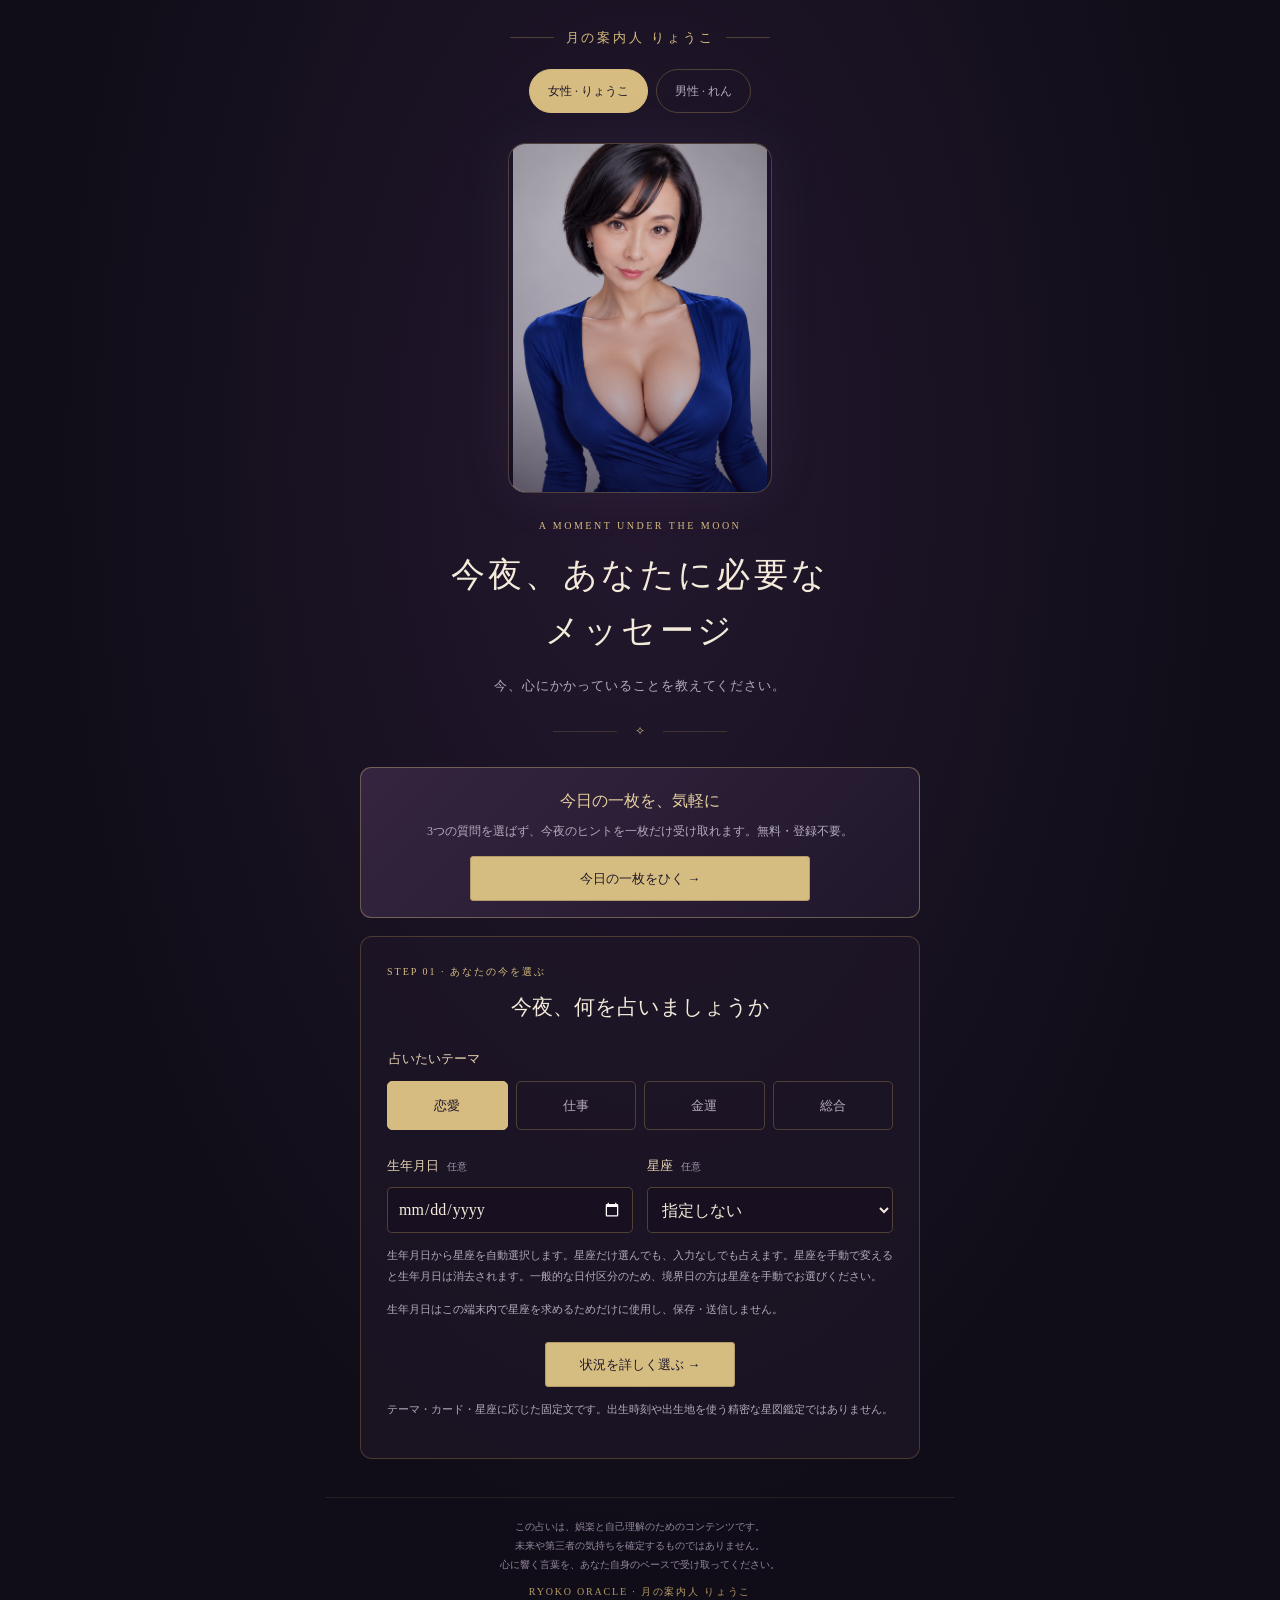
==== index.html @ ded94ddd "Keep quick reading attribution and consultation label consistent with selected guide" ====
<!DOCTYPE html>
<html lang="ja">
<head>
<meta charset="utf-8">
<meta name="viewport" content="width=device-width, initial-scale=1">
<meta name="theme-color" content="#14101f">
<title>月の案内人 りょうこ｜今夜、あなたに必要なメッセージ</title>
<style>
.detail-options{display:grid;grid-template-columns:minmax(0,1fr);gap:10px}.detail-options .theme-option span{text-align:left;padding:14px 16px;line-height:1.6}.result-summary{color:#b5aabd;font-size:12px;line-height:1.9;border-bottom:1px solid #ae925533;padding-bottom:18px;margin:0 0 24px;overflow-wrap:anywhere}.selection-perspective{font-size:12px;color:#b5aabd;margin:-12px 0 24px}.reflection-note{color:#d6bc80;font-size:12px;line-height:1.9;margin:22px 0 0}#detail-heading:focus{outline:none}.result h2{text-wrap:balance}

/* 元画像は加工せず、表示時だけ深紫の陰影を重ねる。 */
body[data-guide="ryoko"] .portrait:after{content:"";position:absolute;inset:0;pointer-events:none;background:linear-gradient(180deg,#21102e1f,#1a0c303d 65%,#11081f88);border-radius:inherit}
.reading-setup{max-width:560px;margin:0 auto;text-align:left;border:1px solid #ae925351;border-radius:12px;padding:26px;background:#201729a6}.step-label{color:var(--gold);font-size:10px;letter-spacing:.2em;margin:0 0 8px}.reading-setup h2,.selection-heading{font-size:21px;font-weight:400;margin:0 0 20px;text-align:center}.reading-setup fieldset{border:0;padding:0;margin:0 0 24px;min-width:0}.reading-setup legend,.field-label{font-size:13px;display:block;color:#e5d3b3;margin-bottom:10px}.theme-options{display:grid;grid-template-columns:repeat(4,minmax(0,1fr));gap:8px}.theme-option{position:relative;cursor:pointer}.theme-option input{position:absolute;opacity:0;width:1px;height:1px}.theme-option span{display:block;text-align:center;border:1px solid #a68a535e;border-radius:5px;padding:12px 4px;color:#b5aabd;font-size:13px}.theme-option input:checked+span{background:#d6bc80;color:#21182b;border-color:#d6bc80}.theme-option input:focus-visible+span{outline:2px solid #f5dba0;outline-offset:3px}.optional{font-size:10px;color:#a798b3;margin-left:8px}.profile-grid{display:grid;grid-template-columns:minmax(0,1fr) minmax(0,1fr);gap:14px}input[type=date],select{width:100%;min-width:0;max-width:100%;min-height:46px;padding:8px 10px;border:1px solid #a68a5366;border-radius:5px;background:#181020;color:#f3eada;font-family:inherit;font-size:16px}input:focus-visible,select:focus-visible{outline:2px solid #d6bc80;outline-offset:3px}.form-note{font-size:11px;color:#b5aabd;line-height:1.9;margin:12px 0}.start-reading{display:block;margin:22px auto 0;min-width:190px}.selection-heading{margin-bottom:8px!important}.selection-context{color:var(--gold);font-size:12px;margin:0 0 22px;letter-spacing:.1em}.change-settings{display:block;background:transparent;border:0;color:#b5aabd;font-size:12px;margin:18px auto 0;padding:8px;min-height:44px;text-decoration:underline;text-underline-offset:4px}#reading section+section{margin-top:28px}#reading h3{color:#d6bc80;font-size:13px;letter-spacing:.04em;font-weight:400;margin:0 0 10px}#reading p{margin:0}.result-label{overflow-wrap:anywhere}#setup-heading:focus,#selection-heading:focus,#result-title:focus{outline:none}@media(max-width:480px){.reading-setup{padding:24px 18px}.profile-grid{grid-template-columns:minmax(0,1fr)}.theme-options{grid-template-columns:repeat(2,minmax(0,1fr))}}

.guide-switch{display:flex;justify-content:center;gap:8px;margin:20px auto 0;flex-wrap:wrap}.guide-switch button{border:1px solid #a68a535e;border-radius:30px;color:#b5aabd;background:transparent;padding:9px 18px;min-height:44px;font-size:12px}.guide-switch button[aria-pressed="true"]{background:#d6bc80;color:#21182b;border-color:#d6bc80}

:root{color-scheme:dark;--gold:#d6bc80;--muted:#b5aabd;--ink:#f3eada}*{box-sizing:border-box}body{margin:0;background:#100d18;color:var(--ink);font-family:"Yu Mincho","Hiragino Mincho ProN",serif;line-height:1.8;background-image:radial-gradient(ellipse at 50% 28%,#37234480,transparent 65%)}button{font:inherit;cursor:pointer}button:focus-visible{outline:2px solid #f5dba0;outline-offset:6px}[hidden]{display:none!important}.shell{max-width:1000px;margin:auto;padding:26px 24px 32px;text-align:center}.brand{display:flex;align-items:center;justify-content:center;gap:12px;color:var(--gold);font-size:13px;letter-spacing:.22em}.brand:before,.brand:after{content:"";height:1px;width:44px;background:#b79b5855}.portrait{position:relative;width:264px;height:350px;margin:30px auto 24px;border-radius:18px;border:1px solid #a58a575e;overflow:hidden;background:radial-gradient(ellipse at 50% 35%,#66517b55,transparent 70%),#1c142a;box-shadow:0 0 55px #a278c315}.portrait img{width:100%;height:100%;object-fit:contain;display:block}.placeholder{height:100%;display:flex;flex-direction:column;align-items:center;justify-content:center;gap:14px;color:var(--gold)}.moon{font-size:76px;line-height:1;text-shadow:0 0 28px #d6bc8055}.placeholder small{font-size:10px;letter-spacing:.2em;color:#b6a6c3}.eyebrow{color:var(--gold);letter-spacing:.25em;font-size:10px;margin:0 0 12px}h1{font-size:clamp(23px,4.4vw,34px);font-weight:400;letter-spacing:.1em;line-height:1.65;margin:0 0 14px}.intro{color:var(--muted);font-size:13px;letter-spacing:.07em;margin:0}.divider{color:var(--gold);font-size:12px;margin:24px 0;display:flex;justify-content:center;align-items:center;gap:18px}.divider:before,.divider:after{content:"";width:64px;height:1px;background:#aa90513d}.cards{display:grid;grid-template-columns:repeat(3,minmax(0,1fr));gap:20px;max-width:630px;margin:0 auto}.card{border:1px solid #b69a5c73;background:linear-gradient(145deg,#352341,#1a1426 70%);color:var(--gold);border-radius:70px 70px 6px 6px;padding:12px;min-width:0;aspect-ratio: .7;position:relative;transition:transform .25s,box-shadow .25s,border-color .25s}.card:before{content:"";position:absolute;inset:7px;border:1px solid #a68a5340;border-radius:64px 64px 3px 3px;pointer-events:none}.card:hover{transform:translateY(-5px);border-color:var(--gold);box-shadow:0 12px 32px #0005,0 0 22px #c6a06618}.card-inner{height:100%;display:flex;flex-direction:column;align-items:center;justify-content:center}.card svg{width:64px;height:76px;max-width:75%;fill:none;stroke:currentColor;stroke-width:1.15}.letter{font-size:19px;letter-spacing:.14em;margin-top:18px}.motif{font-size:10px;color:#b7a9c3;letter-spacing:.15em}.hint{font-size:11px;color:#95879f;margin:20px 0 0;letter-spacing:.1em}.result{max-width:560px;margin:0 auto;border:1px solid #ae925351;border-radius:8px;background:linear-gradient(145deg,#2b2037b0,#191321);padding:28px 30px}.result-label{color:var(--gold);font-size:12px;letter-spacing:.18em;margin:0 0 12px}.result h2{font-size:24px;font-weight:400;margin:0 0 18px;color:#e7d1a0}.reading{text-align:left;font-size:15px;line-height:2.25;letter-spacing:.06em;margin:0}.actions{display:flex;justify-content:center;gap:12px;flex-wrap:wrap;margin-top:26px}.action{border:1px solid #b49a66;border-radius:3px;padding:10px 22px;background:#d5bc80;color:#21182b;font-size:13px;min-height:44px}.action.secondary{background:transparent;color:var(--gold);border-color:#a68a535e}.action:hover{filter:brightness(1.12)}footer{border-top:1px solid #b3975d22;max-width:630px;margin:38px auto 0;padding-top:19px}footer p{color:#95879f;font-size:10px;line-height:1.9;margin:0 0 8px}footer .signature{color:#b59a65;letter-spacing:.18em;font-size:10px}noscript p{color:var(--gold)}@media(max-width:480px){.shell{padding:22px 20px 24px}.portrait{width:236px;height:314px;margin:25px auto 22px}.moon{font-size:60px}.placeholder small{font-size:8px}h1{font-size:23px;letter-spacing:.045em}.intro{font-size:12px}.cards{gap:10px}.card{padding:9px;aspect-ratio:.59;border-radius:55px 55px 5px 5px}.card:before{inset:5px;border-radius:50px 50px 3px 3px}.card svg{width:44px;height:58px}.letter{margin-top:12px;font-size:17px}.motif{font-size:9px;letter-spacing:.05em}.divider{margin:22px 0}.result{padding:24px 22px}.result h2{font-size:21px}.reading{font-size:14px}.actions{gap:10px}.action{padding:10px 16px}footer{margin-top:30px}}@media(prefers-reduced-motion:reduce){.card{transition:none}}

/* 日付と相談内容から組み立てる短い手引き。既存の長文鑑定は維持する。 */
.daily-panel{text-align:left;border:1px solid #d6bc806a;border-radius:10px;background:linear-gradient(135deg,#362745,#22182f);padding:20px 22px;margin:0 0 26px;box-shadow:0 6px 22px #0002}
.daily-date{color:#d6bc80;font-size:11px;letter-spacing:.12em;margin:0 0 8px}
.daily-panel h3{font-size:20px;line-height:1.6;font-weight:400;color:#efddac;margin:0 0 10px}
.daily-message{font-size:14px;line-height:1.95;letter-spacing:.02em;margin:0 0 15px}
.daily-item{border-top:1px solid #b49a6640;padding-top:12px;margin-top:12px}
.daily-item strong{display:block;font-size:12px;color:#d6bc80;letter-spacing:.08em;font-weight:normal;margin-bottom:3px}
.daily-item p{font-size:13px;line-height:1.9;margin:0}
.daily-method{font-size:10px;line-height:1.8;color:#b5aabd;margin:13px 0 0}
@media(max-width:480px){.daily-panel{padding:17px 16px}.daily-panel h3{font-size:18px}}

/* 人気の無料ワンオラクル・相談メモ・任意のローカル履歴に着想を得た軽量UI。 */
.quick-entry{max-width:560px;margin:0 auto 18px;padding:19px 18px 16px;border:1px solid #d6bc8066;border-radius:11px;background:linear-gradient(135deg,#352540,#20172b)}
.quick-entry strong{display:block;font-size:16px;color:#e7d1a0;font-weight:normal;margin:0 0 6px}
.quick-entry p{font-size:12px;color:#b5aabd;line-height:1.8;margin:0 0 13px}
.quick-entry .action{width:100%;max-width:340px}
.quick-panel{max-width:560px;margin:0 auto;text-align:left;border:1px solid #d6bc8066;border-radius:12px;background:linear-gradient(145deg,#2a1f35,#181122);padding:28px 30px}
.quick-panel h2{font-size:23px;color:#e7d1a0;font-weight:400;margin:0 0 12px}
.quick-panel p{line-height:2;color:#eee2cc;font-size:15px}
.quick-panel .quick-label{color:#d6bc80;font-size:12px;letter-spacing:.11em;margin:0 0 12px}
.quick-panel .quick-subtitle{color:#d6bc80;font-size:13px;margin:16px 0 3px}
.quick-panel .quick-disclaimer{font-size:11px;color:#b5aabd}
.quick-panel .actions{margin-top:18px}
.consult-input{width:100%;resize:vertical;min-height:78px;max-height:180px;border-radius:6px;border:1px solid #a68a5366;padding:11px 13px;background:#181020;color:#f3eada;font-family:inherit;font-size:16px;line-height:1.7}
.consult-input:focus-visible{outline:2px solid #d6bc80;outline-offset:2px}
.consult-summary{font-size:13px;color:#d9c3eb;line-height:1.9;text-align:left;white-space:pre-wrap;overflow-wrap:anywhere;border-left:2px solid #d6bc80;padding:10px 13px;margin:0 0 22px;background:#d6bc8009}
.journal{max-width:560px;margin:0 auto 18px;padding:17px 19px;border:1px solid #a68a535e;border-radius:10px;text-align:left;background:#20172980}
.journal h2{font-size:15px;font-weight:normal;color:#e7d1a0;margin:0 0 8px}
.journal p{color:#b5aabd;font-size:11px;line-height:1.8;margin:0 0 8px}
.journal-list{list-style:none;margin:0;padding:0;display:grid;gap:8px}
.journal-list li{font-size:12px;line-height:1.7;color:#e9d8b1;border-bottom:1px solid #d6bc8026;padding:7px 0}
.journal-note{font-size:11px!important;color:#a798b3!important}
.journal-delete{background:transparent;border:0;color:#d6bc80;font-size:12px;min-height:44px;text-decoration:underline}
.save-status{font-size:12px;color:#e2ca91;line-height:1.8;margin:10px 0 0}
@media(max-width:480px){.quick-panel{padding:24px 18px}.quick-panel h2{font-size:21px}.quick-entry{padding:18px 15px}.journal{padding:15px}}

</style>
</head>
<body data-guide="ryoko">
<main class="shell">
<div class="brand" id="guide-name" aria-live="polite">月の案内人 りょうこ</div>
<div class="guide-switch" role="group" aria-label="占い師を選ぶ">
<button type="button" data-guide="ryoko" aria-pressed="true">女性 · りょうこ</button>
<button type="button" data-guide="ren" aria-pressed="false">男性 · れん</button>
</div>
<div class="portrait">
<div class="placeholder" id="placeholder" role="img" aria-label="りょうこの画像の代わりに、静かな月のモチーフを表示しています"><span class="moon" aria-hidden="true">☾</span><small>月の案内人 りょうこ</small></div>
<img id="portrait" alt="月の案内人 りょうこ" hidden>
</div>
<p class="eyebrow">A MOMENT UNDER THE MOON</p>
<h1>今夜、あなたに必要な<br>メッセージ</h1>
<p class="intro" id="intro">今、心にかかっていることを教えてください。</p>
<div class="divider" aria-hidden="true">✧</div>
<section class="quick-entry" id="quick-entry" aria-label="15秒で占う">
 <strong>今日の一枚を、気軽に</strong>
 <p>3つの質問を選ばず、今夜のヒントを一枚だけ受け取れます。無料・登録不要。</p>
 <button class="action" id="quick-start" type="button">今日の一枚をひく <span aria-hidden="true">→</span></button>
</section>
<section class="quick-panel" id="quick-panel" aria-labelledby="quick-title" hidden>
 <p class="quick-label" id="quick-card-label"></p>
 <h2 id="quick-title" tabindex="-1"></h2>
 <p id="quick-text"></p>
 <p class="quick-subtitle">今日の小さな行動</p>
 <p id="quick-action"></p>
 <p class="quick-disclaimer">日付に基づくオリジナルの一枚読みです。未来を確定するものではありません。</p>
 <div class="actions"><button class="action" id="quick-full" type="button">悩みを詳しく占う</button><button class="action secondary" id="quick-save" type="button">この一枚を保存</button></div>
 <p class="save-status" id="quick-save-status" aria-live="polite"></p>
</section>
<section class="journal" id="journal" hidden aria-labelledby="journal-title">
 <h2 id="journal-title">保存したカード</h2>
 <p>保存した場合のみ、このブラウザ内に最大7件の履歴を残します。個別の相談メモ・生年月日は保存しません。</p>
 <ul class="journal-list" id="journal-list"></ul>
 <button class="journal-delete" id="journal-delete" type="button">保存した履歴をすべて削除</button>
 <p class="save-status" id="journal-status" aria-live="polite"></p>
</section>
<form id="reading-setup" class="reading-setup" autocomplete="off">
<p class="step-label">STEP 01 · あなたの今を選ぶ</p>
<h2 id="setup-heading" tabindex="-1">今夜、何を占いましょうか</h2>
<fieldset><legend>占いたいテーマ</legend><div class="theme-options">
<label class="theme-option"><input type="radio" name="theme" value="love" checked><span>恋愛</span></label>
<label class="theme-option"><input type="radio" name="theme" value="work"><span>仕事</span></label>
<label class="theme-option"><input type="radio" name="theme" value="money"><span>金運</span></label>
<label class="theme-option"><input type="radio" name="theme" value="general"><span>総合</span></label>
</div></fieldset>
<div class="profile-grid"><div><label class="field-label" for="birthday">生年月日<span class="optional">任意</span></label><input type="date" id="birthday" aria-describedby="profile-note privacy-note"></div>
<div><label class="field-label" for="zodiac">星座<span class="optional">任意</span></label><select id="zodiac" aria-describedby="profile-note"><option value="">指定しない</option></select></div></div>
<p id="profile-note" class="form-note">生年月日から星座を自動選択します。星座だけ選んでも、入力なしでも占えます。星座を手動で変えると生年月日は消去されます。一般的な日付区分のため、境界日の方は星座を手動でお選びください。</p>
<p id="privacy-note" class="form-note">生年月日はこの端末内で星座を求めるためだけに使用し、保存・送信しません。</p>
<button class="action start-reading" type="submit">状況を詳しく選ぶ <span aria-hidden="true">→</span></button>
<p class="form-note">テーマ・カード・星座に応じた固定文です。出生時刻や出生地を使う精密な星図鑑定ではありません。</p>
</form>
<form id="reading-details" class="reading-setup" autocomplete="off" hidden>
<p class="step-label">STEP 02 · 悩みをもう少し深く</p>
<h2 id="detail-heading" tabindex="-1">今のあなたに近いものは？</h2>
<p class="selection-context" id="detail-context"></p>
<fieldset><legend>今の状況をひとつ選んでください</legend><div class="detail-options" id="situation-options"></div></fieldset>
<fieldset><legend>特に知りたいことは？</legend><div class="detail-options" id="perspective-options"></div></fieldset>
<p class="form-note">今の気持ちにいちばん近いもので大丈夫です。結果を読んだ後も、別の視点を選び直せます。</p>
<label class="field-label" for="consult-memo"><span id="memo-guide-name">りょうこ</span>に伝えたいこと <span class="optional">任意・120文字まで</span></label>
<textarea class="consult-input" id="consult-memo" maxlength="120" rows="2" placeholder="例：気になる人に連絡するか迷っています" aria-describedby="consult-note"></textarea>
<p id="consult-note" class="form-note">ここは気持ちを整理するためのメモです。AIが文章を理解して回答する仕組みではありません。内容は送信・保存せず、占い結果にだけ表示します。</p>
<button class="action start-reading" type="submit">この内容でカードを選ぶ <span aria-hidden="true">→</span></button>
<button type="button" class="change-settings" id="details-back">テーマ・星座の選択に戻る</button>
</form>
<section id="selection" aria-label="3枚のカードから選ぶ" hidden>
<p class="step-label">STEP 03 · 直感で選ぶ</p>
<h2 class="selection-heading" id="selection-heading" tabindex="-1">あなたが惹かれる一枚は？</h2>
<p class="selection-context" id="selection-context"></p>
<p class="selection-perspective" id="selection-perspective"></p>
<div class="cards">
<button class="card" type="button" data-card="A" aria-label="カードA、月を選ぶ"><span class="card-inner"><svg viewBox="0 0 64 76" aria-hidden="true"><path d="M44 12a26 26 0 1 0 9 43A27 27 0 0 1 44 12Z"/><path d="m48 23 2 5 5 2-5 2-2 5-2-5-5-2 5-2Z"/><circle cx="20" cy="62" r="1"/></svg><span class="letter">A</span><span class="motif">月 — MOON</span></span></button>
<button class="card" type="button" data-card="B" aria-label="カードB、星を選ぶ"><span class="card-inner"><svg viewBox="0 0 64 76" aria-hidden="true"><path d="m32 10 6 20 20 8-20 7-6 21-6-21-20-7 20-8Z"/><path d="m32 23 3 12 10 3-10 3-3 12-3-12-10-3 10-3Z"/><path d="M9 14v8M5 18h8M52 55v8M48 59h8"/></svg><span class="letter">B</span><span class="motif">星 — STAR</span></span></button>
<button class="card" type="button" data-card="C" aria-label="カードC、鍵を選ぶ"><span class="card-inner"><svg viewBox="0 0 64 76" aria-hidden="true"><circle cx="32" cy="23" r="13"/><circle cx="32" cy="23" r="6"/><path d="M29 36v29h6V54h10v-7H35V36M25 65h14"/><path d="M9 39v6M6 42h6M51 14v6M48 17h6"/></svg><span class="letter">C</span><span class="motif">鍵 — KEY</span></span></button>
</div>
<p class="hint">正解はありません。あなたの直感を大切に。</p>
<button type="button" class="change-settings" id="change-settings">状況・知りたいことを変更する</button>
</section>
<section id="result" class="result" aria-labelledby="result-title" hidden>
<p class="result-label" id="result-label"></p>
<h2 id="result-title" tabindex="-1"></h2>
<p class="result-summary" id="result-summary"></p>
<p class="consult-summary" id="consult-summary" hidden></p>
<section class="daily-panel" id="daily-panel" aria-labelledby="daily-heading">
<p class="daily-date" id="daily-date"></p>
<h3 id="daily-heading"></h3>
<p class="daily-message" id="daily-message"></p>
<div class="daily-item"><strong>今月のテーマ</strong><p id="monthly-message"></p></div>
<div class="daily-item"><strong>今日の気づき</strong><p id="daily-caution"></p></div>
<div class="daily-item"><strong>今日の小さな開運アクション</strong><p id="daily-action"></p></div>
<p class="daily-method">日付・テーマ・選んだ内容に合わせた創作メッセージです。未来の的中や運勢の科学的判定を示すものではありません。</p>
</section>
<div class="reading" id="reading"></div>
<p class="reflection-note">今夜、結論を出さなくても構いません。残しておきたい問いをひとつ、持ち帰ってください。</p>
<div class="actions"><button class="action" id="again" type="button">もう一度占う</button><button class="action secondary" id="reconsider" type="button">別の視点で考える</button><button class="action secondary" id="home" type="button">最初に戻る</button><button class="action secondary" id="save-reading" type="button">カードを保存</button></div>
<p class="save-status" id="reading-save-status" aria-live="polite"></p>
</section>
<noscript><p>カードを選ぶには、ブラウザのJavaScriptを有効にしてください。</p></noscript>
<footer><p>この占いは、娯楽と自己理解のためのコンテンツです。<br>未来や第三者の気持ちを確定するものではありません。<br>心に響く言葉を、あなた自身のペースで受け取ってください。</p><p class="signature">RYOKO ORACLE · 月の案内人 りょうこ</p></footer>
</main>
<script>
'use strict';
// テーマ・カード・星座の組み合わせで固定文を表示。生年月日は送信・保存しない。
const themes = {love:'恋愛',work:'仕事',money:'金運',general:'総合'};
const motifs = {A:'月',B:'星',C:'鍵'};
const readings = {
love:{
 A:['本音を、静かな場所で見つめる',
 '月のカードは、誰かの答えを待つ前に、自分の気持ちに居場所をつくる時間の象徴です。返信の速さや短い言葉だけで、関係のすべてを判断していませんか。今夜は「相手はどう思うか」から少し離れて、「私はどんな関係なら安心できるか」を考えてみましょう。',
 '寂しさと、相手への愛情は、似ていても別の気持ちです。会いたいのか、安心する言葉がほしいのか、ひとりになるのが怖いのか。気持ちを分けてみると、伝えたいことが少し具体的になります。出会いを探している方も、無理に魅力的に見せようとせず、自然に話せる相手や場所に目を向けてみてください。',
 '今夜は「私は、こんなときに大切にされていると感じる」を三つ書いてみましょう。伝えたい相手がいるなら、責める言い方より「私はこう感じた」「こうしてもらえると嬉しい」をひとつ選んで。すぐに送らず、一晩置いて読み直しても大丈夫です。関係を急がず、自分の安心も同じくらい大切にしてください。'],
 B:['ときめきを、小さな会話に変える',
 '星のカードは、大きな進展よりも、ふたりの間にある小さな明るさを見つける象徴です。恋愛の正解を探すほど、自然な会話まで試験のように感じることがあります。気の利いた言葉を探す前に、あなたが素直に面白いと思ったことを分かち合うところから始めてみませんか。',
 '相手に好かれるために、自分の趣味や意見を小さくしていないか振り返ってみましょう。違いがあることと、合わないことは同じではありません。相手の話を聞く余白と、自分の話をする余白、その両方があるかがひとつの手がかりです。出会いを求めるなら、好きなことを無理なく楽しめる場を候補にしてみてください。',
 '気になった景色や作品について、一文だけ自分の言葉で残してみましょう。連絡できる関係なら、返事を試すような質問ではなく「これを見て、あなたの話を思い出した」といった自然な共有も選択肢です。会話を続けることだけを目標にせず、自分も楽しく話せたかを確かめてみてください。'],
 C:['心の扉には、あなたの鍵を',
 '鍵のカードは、関係を進める勇気と、自分の境界を守る勇気の両方を表しています。好きだからこそ、断りにくくなることもあるでしょう。でも、すべてに応えることだけが思いやりではありません。あなたが安心して「はい」と言える条件を、まずあなた自身が知ることが大切です。',
 '曖昧なままにしている約束や、話題にしづらい違和感はありませんか。相手の気持ちを推測するより、実際に起きたことと、それをどう受け取ったかを分けてみましょう。出会いの場でも、急いで信頼を示す必要はありません。小さな約束を守り合えるか、断ったときも尊重されるかを、時間をかけて見てよいのです。',
 '「今はできないこと」と「代わりにできること」をひとつずつ書いてください。たとえば、遅い時間には会えなくても、休日のお茶なら会えるという伝え方です。答えを急かされるときは、その場で決めず持ち帰っても構いません。自分のペースを言葉にすることが、無理の少ない関係を考える一歩になります。']
},
work:{
 A:['立ち止まる時間も、仕事のうち',
 '月のカードは、走り続ける手を少し休め、見えにくくなった負担を照らす象徴です。仕事が進まないとき、能力や努力だけを原因にしていませんか。依頼が曖昧だったり、割り込みが多かったり、休息が足りなかったり。自分を評価する前に、取り組む条件を見直す余地があるかもしれません。',
 '今日の仕事を「自分で決められること」「相談が必要なこと」「今は変えにくいこと」に分けてみましょう。全部を同じ熱量で抱えると、着手する順番が見えなくなります。周囲の期待を想像して仕事を増やすより、求められる完成度と期限を確かめることが、落ち着いて進める助けになる場合があります。',
 '明日の最初の十五分にやる作業を、ひとつだけ具体的に書いてください。「資料を完成」ではなく「見出しを三つ並べる」くらいで十分です。相談が必要なら、困っている点と確認したい点を一行ずつ用意して。休む時間も予定に入れ、無理を続けることを前提にしない働き方を探してみましょう。'],
 B:['得意の芽を、見える形に',
 '星のカードは、普段は当たり前にしている工夫へ光を当てる象徴です。目立つ成果だけを数えると、あなたが積み重ねている調整や気配りが見えなくなることがあります。誰かの役に立ったこと、少し楽にできるようになったことを、今夜は小さな実績として拾ってみましょう。',
 '得意なことは、苦労せずできるからこそ価値に気づきにくいものです。説明を整理する、抜け漏れを見つける、話を落ち着いて聞く。役職や数字だけでは表せない力もあります。一方で、得意だからと依頼を引き受けすぎていないかも確認を。役立てる場面と、自分の負担の釣り合いを一緒に考えてください。',
 '最近うまくいった場面をひとつ選び、「何を工夫したか」「誰のどんな助けになったか」を短く書いてみましょう。余裕があれば、その工夫を次の仕事で一度試すか、共有できる相手に伝えてみてください。評価をすぐに得るためではなく、自分の強みを再現できる形にしていくことが今夜の小さな一歩です。'],
 C:['次の一歩を、試せる大きさに',
 '鍵のカードは、変化を一度に決めず、小さな試行で扉の向こうを確かめる象徴です。転職、新しい役割、学び直し。気になる選択肢があると、今すぐ決断しなければと感じるかもしれません。でも、情報を集めることと、実際に大きく動くことは、別々の段階でよいのです。',
 '今の場所から離れたい理由と、次の場所で得たいものを書き分けてみましょう。不満を減らすだけでは見つからない希望が見えてくることがあります。収入、働く時間、学べること、周囲との関わり。その中で譲れないものと、調整できるものを分けると、他人の成功例に流されず比べやすくなります。',
 '今夜は「決める」代わりに「確かめる」行動をひとつ選びましょう。仕事内容を一件調べる、必要なスキルを書き出す、詳しい人への質問を準備する程度で構いません。費用や時間を大きく使う前に、小さく試せる形を探して。今日結論が出なくても、判断材料がひとつ増えれば意味のある前進です。']
},
money:{
 A:['お金にも、静かな棚卸しを',
 '月のカードは、増やす方法を急いで探す前に、今ある流れを落ち着いて見つめる象徴です。お金のことを考えると、使った自分を責めたり、漠然と不安になったりすることもあるでしょう。今夜は良し悪しを決めず、何に使っているかを知るための時間にしてみませんか。',
 '必要な支出、楽しみのための支出、よく分からないまま続いている支出を分けてみましょう。金額だけでなく、使った後の納得感にも注目してみてください。小さな楽しみをすべて削るより、使っていないサービスや重複している契約を見直す方が、生活の満足を守りやすい場合もあります。',
 '明細を一週間分だけ見て、「残したい支出」と「確認したい支出」をひとつずつ選んでください。すぐに解約や購入を決めず、利用状況や条件を確かめるところまでで十分です。占いを理由に投資や借入を決めず、数字と契約内容を確認しながら、あなたが続けられる管理の方法を考えていきましょう。'],
 B:['豊かさの基準を、自分の手に',
 '星のカードは、誰かの暮らしと比べるより、自分が満たされる使い方を見つける象徴です。同じ金額でも、心に残る買い物と、すぐに忘れてしまう買い物があります。値段の高さや周囲の評価から少し離れて、何があなたの日常を心地よくしたかを思い出してみてください。',
 'お金を使うことへの罪悪感と、買わないと取り残されそうな気持ち。その間で揺れることはありませんか。「欲しい」と「今、必要」は同じとは限りません。暮らしを守る支出を先に考えたうえで、無理のない楽しみの枠をつくると、毎回迷い続ける負担が小さくなるかもしれません。',
 '最近、払ってよかったと思うものをひとつ書き、その理由を言葉にしてみましょう。便利になったのか、学べたのか、誰かと時間を過ごせたのか。その理由を次の買い物の基準にしてみてください。欲しいものは一晩置いて考えるのも選択肢です。収入や利益を約束するカードではなく、納得できる使い方を探すためのヒントです。'],
 C:['未来の安心へ、小さな仕組みを',
 '鍵のカードは、気合いだけに頼らず、お金を扱う仕組みを整える象徴です。節約や貯蓄を続けられないと感じても、自分の意志の弱さと決めつけなくて大丈夫。収入の時期、支払いの日、確認する手間など、生活に合わない仕組みが負担になっている可能性もあります。',
 'まずは近いうちに必要になる支出と、急には使わないお金を分けて考えてみましょう。予定外の出費に備える余白も、安心につながる要素です。他人の貯蓄額を目標にするより、自分の生活費と収入の変動を見て、無理なく確保できる範囲を確かめてください。小さく始めて見直す方法でも構いません。',
 '今夜は次の支払日をひとつ確認して、カレンダーに印をつけてみましょう。余裕があれば、家計を確認する日を月に一度決めるのもよいでしょう。新しい金融商品を急いで選ぶ必要はありません。増やすことだけを目的にせず、条件やリスクを理解できる範囲で、暮らしの見通しを整えることを大切にしてください。']
},
general:{
 A:['満ちる前の、静かな余白',
 '月のカードは、答えを急がず、自分の心に耳を澄ませる時間の象徴です。周囲の予定や期待に合わせているうちに、疲れや本音を後回しにしていませんか。今夜は「もっと頑張るには」よりも、「今の私に足りていないものは何だろう」と、少し優しい問いを向けてみてください。',
 '休みたい気持ちと、何かを変えたい気持ちは、同時にあっても構いません。何もできない日を失敗と数えず、睡眠や食事、人と過ごす時間のどこに負担があるかを見てみましょう。大きな目標に向かう前に、日常の土台を整えることが、次に選びたいものを考える助けになるかもしれません。',
 '明日の予定から、急がなくてもよいことをひとつ見つけてください。空いた時間に何かを詰め込まず、お茶を飲む、窓の外を見る、早めに休むために使ってみましょう。余裕があれば、今日できたこともひとつ書いてみて。前に進む速さだけでなく、自分をいたわる選択にも目を向けてよいのです。'],
 B:['小さな光を、日常へ戻す',
 '星のカードは、遠くの理想だけでなく、身近な喜びを道しるべにする象徴です。やるべきことが続くと、好きなものに触れる時間さえ贅沢に感じることがあります。けれど、心が少し明るくなる瞬間は、今の自分が何を大切にしているかに気づく、小さな手がかりにもなります。',
 '最近「少し気になる」と思ったことを、上手にできるかどうかで消していませんか。本、音楽、散歩、料理。誰かに見せたり、成果にしたりしなくても楽しんでよいのです。昔好きだったものに今は惹かれなくても、それは失敗ではありません。今のあなたが心地よいと感じるものを、改めて探してみましょう。',
 '明日、十分だけ使えるとしたら何をしたいか、三つ書いてみてください。そのうち準備がいちばん少なく済むものをひとつ選びます。続ける約束はせず、一回試してみるだけで十分です。終わった後に「楽しかった」「少し疲れた」と感じたことも、そのまま受け止めて。あなたに合う過ごし方を知る材料にしてみましょう。'],
 C:['扉は、あなたの歩幅で開く',
 '鍵のカードは、自分で選べる小さな範囲へ目を向ける象徴です。変えたいことがいくつもあると、全部を一度に動かさなければと感じるかもしれません。今夜は大きな決断を迫る代わりに、「今日の自分でも試せること」をひとつ探してみませんか。扉の前で考える時間にも意味があります。',
 'やりたいこと、やった方がよいと思っていること、誰かに期待されていること。それぞれを書き分けると、自分の希望が見えやすくなる場合があります。迷いが残るのは、複数の大切なものを守ろうとしているからかもしれません。今すぐひとつに絞らず、必要な情報や支えを確かめてから選んで構いません。',
 '後回しにしていたことをひとつ選び、五分でできる最初の動作に分けてみましょう。調べる言葉をメモする、道具を机に出す、相談したいことを一行書く。終わったら、次まで続けるかは改めて決めてよいのです。他人の速さを基準にせず、自分が納得できる小さな選択を重ねることを、今夜の提案として受け取ってください。']
}
};
const zodiacNames=['やぎ座','みずがめ座','うお座','おひつじ座','おうし座','ふたご座','かに座','しし座','おとめ座','てんびん座','さそり座','いて座'];
const zodiacHints=[
 '積み重ねを象徴するやぎ座。今回のテーマでも、すぐに結果を求めるより、無理なく続けられる形を考える視点を添えてみてください。',
 '自由な発想を象徴するみずがめ座。今回のテーマでも、いつもの決め方以外に選択肢がないか、少し離れた視点から眺めてみてください。',
 '感受性を象徴するうお座。今回のテーマでも、周りの気持ちと自分の気持ちを分けて、あなた自身が安心できるかを確かめてみてください。',
 '始まりを象徴するおひつじ座。今回のテーマでも、勢いだけで決めず、小さく試せる最初の一歩を考える視点を添えてみてください。',
 '心地よさを象徴するおうし座。今回のテーマでも、周囲の評価より、あなたの日常に無理なくなじむかを確かめてみてください。',
 '対話と好奇心を象徴するふたご座。今回のテーマでも、頭の中で考え続ける代わりに、言葉に書き出す視点を添えてみてください。',
 '居場所を象徴するかに座。今回のテーマでも、人を気遣う時間と同じように、自分の安心を守る時間も大切にしてみてください。',
 '自己表現を象徴するしし座。今回のテーマでも、どう見られるかだけでなく、自分が誇りを持てる選択かを確かめてみてください。',
 '整える力を象徴するおとめ座。今回のテーマでも、完璧な答えより、今よりひとつ楽になる工夫を探す視点を添えてみてください。',
 '調和を象徴するてんびん座。今回のテーマでも、相手に譲ることと、自分の希望を伝えることの釣り合いを考えてみてください。',
 '深く向き合う姿勢を象徴するさそり座。今回のテーマでも、すべてを一度に確かめようとせず、安心できる範囲で進めてみてください。',
 '探求を象徴するいて座。今回のテーマでも、広い可能性を楽しみながら、使える時間や力に合う一歩を選んでみてください。'
];
const selection=document.getElementById('selection');
const result=document.getElementById('result');
const setup=document.getElementById('reading-setup');
const intro=document.getElementById('intro');
const title=document.getElementById('result-title');
const birth=document.getElementById('birthday');
const zodiac=document.getElementById('zodiac');
const now=new Date();birth.max=`${now.getFullYear()}-${String(now.getMonth()+1).padStart(2,'0')}-${String(now.getDate()).padStart(2,'0')}`;
zodiacNames.forEach((name,index)=>zodiac.add(new Option(name,String(index))));
// 太陽星座の一般的な日付区分。出生時刻・出生地を用いるホロスコープ計算ではない。
function zodiacFromDate(value){
 const [,m,d]=value.split('-').map(Number);
 const starts=[20,19,21,20,21,22,23,23,23,24,23,22];
 return (m-1+(d>=starts[m-1]?1:0))%12;
}
birth.addEventListener('input',()=>{if(birth.value&&birth.validity.valid)zodiac.value=String(zodiacFromDate(birth.value));else zodiac.value='';});
zodiac.addEventListener('change',()=>{birth.value='';});
let selectedTheme='love', selectedZodiac='', currentGuide='ryoko', lastCard=null, currentCard=null;
function contextLabel(){return `${themes[selectedTheme]}${selectedZodiac===''?'':` · ${zodiacNames[Number(selectedZodiac)]}`}`;}
function updateAttribution(){if(currentCard)document.getElementById('result-label').textContent=`${guides[currentGuide].name}より · ${contextLabel()} · CARD ${currentCard} ${motifs[currentCard]}`;}
// 状況と視点はユーザー自身が選ぶ。性格や相手の内心を推定しない。
const situations={
 love:[
 {label:'これからの出会い',text:'新しい出会いを望むとき、まず「どんな人に選ばれるか」ではなく、「どんな時間を一緒に過ごしたいか」を言葉にしてみましょう。会う機会を増やすことと、安心して人を知ることは別の課題です。今の生活に無理なく加えられる交流なのか、自分を飾らず話せる場なのか、その両方を確かめる余地があります。',options:'交流の場をひとつ試す道と、今は自分の生活や希望を整える道があります。前者では新しい経験が得られる一方、疲れない頻度を決める必要があります。後者では自分の基準を考えられる一方、機会が自然に増えるとは限りません。どちらか一方を永遠に選ぶ必要はありません。',question:'一緒にいて安心できる場面はどんなときですか。出会いの数と、ひとりを知る時間では、今どちらを大切にしたいでしょうか。'},
 {label:'気になる人・片思い',text:'気になる相手との関係では、事実と想像が混ざりやすくなります。実際に交わした言葉、相手が取った行動、そこからあなたが期待したことを、いったん分けてみてください。返信の速さや一度の態度だけで内心を決めつけず、自分が無理をしすぎず関われているかも大切な観察点です。',options:'短い会話を自分から増やす道と、今あるやり取りを落ち着いて見守る道があります。前者は互いを知る機会になる一方、相手のペースを尊重する余白が必要です。後者は焦りを減らせる一方、想像だけを膨らませない工夫が要ります。相手の返事を試す行動ではなく、自分が納得できる関わり方を探しましょう。',question:'相手について実際に知っていることと、期待していることは何ですか。どこまでなら、結果にかかわらず無理なく関われそうでしょうか。'},
 {label:'交際中・パートナーとの関係',text:'近い関係ほど、言わなくても分かってほしい気持ちが生まれるものです。でも、同じ出来事でも大切にしている点は違うかもしれません。「最近の一場面」を取り上げ、起きたこと、自分の受け止め方、望んでいることに分けてみましょう。相手を説得する前に、あなた自身の希望を明確にする時間を持ってもよいのです。',options:'落ち着いた時間に話し合う道と、まず自分の気持ちや境界を整理する道があります。前者では認識の違いを確かめられる一方、一度で答えが出るとは限りません。後者では伝えたいことが具体的になる一方、相手が自然に気づくとは限りません。安心して断ったり話を中断したりできる条件も考えてください。',question:'変えてほしい行動は具体的に何ですか。その希望と同じくらい、あなた自身が守りたい安心や境界は何でしょうか。'}
 ],
 work:[
 {label:'今の職場・人間関係',text:'今の職場での悩みは、人との相性だけでなく、役割や情報の共有方法から生まれることもあります。気持ちが大きく動いた場面をひとつ選び、誰に何を頼まれ、何が分からず、どこで負担が増えたかを整理してみましょう。自分が工夫できる範囲と、組織として調整が必要な範囲を同じ重さで抱えなくてよいのです。',options:'期限や役割を具体的に確認する道と、状況を記録して相談先を探す道があります。前者は目の前の行き違いを減らせる一方、構造的な問題までは解決しないことがあります。後者は一人で抱えない助けになる一方、信頼できる窓口を確かめる必要があります。安全や健康を損なう負担を、自分の努力だけで埋めようとしないでください。',question:'困っているのは相手の言動、仕事量、役割の曖昧さのどれに近いですか。ひとつ条件が変わるなら、何がいちばん助けになりますか。'},
 {label:'転職・働き方の見直し',text:'働き方を変えたいときは、今のつらさから離れたい気持ちと、次に手に入れたいものを分けてみましょう。収入、時間、場所、仕事内容、人との関わり。すべてを同時に満たす答えがすぐ見つからなくても構いません。譲れない条件を二つに絞ると、まだ判断に足りない情報が見えやすくなります。',options:'今の仕事を続けながら情報を集める道と、現職の条件を相談する道があります。前者では候補を比較できますが、生活の余力を保つ工夫が必要です。後者では変えられる範囲が分かりますが、希望がすべて通るとは限りません。大きく動く前に、生活費や時期、相談できる相手を現実の情報で確かめてください。',question:'次の仕事で必ず守りたい条件は何ですか。今の仕事でも変えられることと、環境を変えないと難しいことを分けられそうでしょうか。'},
 {label:'評価・成長・新しい挑戦',text:'成長を望むときは、目立つ成果と、続けて身につく力の両方を見てみましょう。「もっとできるはず」という言葉だけでは、何を練習するか決めにくいものです。最近つまずいた作業をひとつ選び、知識が足りなかったのか、時間が足りなかったのか、基準が分からなかったのかを具体的にしてみてください。',options:'ひとつの力を小さく練習する道と、成果の基準を周囲に確認する道があります。前者は積み重ねを実感しやすい一方、評価の基準と一致するとは限りません。後者は期待を確かめられる一方、すぐ成果が見えるとは限りません。得意を伸ばすことと、苦手を補うことのどちらが今の役割に役立つかも考えましょう。',question:'何ができるようになれば、今より仕事が楽になりますか。他人の評価とは別に、自分で確かめられる成長の印は何でしょうか。'}
 ],
 money:[
 {label:'日々の支出・家計',text:'家計を見直すとき、支出をすべて「減らすべきもの」と考えると続けにくくなります。暮らしを守るもの、楽しみにつながるもの、使っていないのに続いているものに分けてみましょう。金額の大小だけでなく、頻度と納得感を見ていくと、自分に合う見直しの入口が見つかるかもしれません。',options:'まず固定費を確認する道と、日々の支出を短期間だけ記録する道があります。前者は契約の見直しにつながる一方、解約条件や必要性の確認が要ります。後者は習慣を知る助けになる一方、細かく記録しすぎると負担になることがあります。生活の楽しみを一律に削る前に、手間と効果の釣り合いを考えてみましょう。',question:'残したい支出と、なくても困らない支出は何ですか。節約できた金額だけでなく、続けやすさをどう確かめますか。'},
 {label:'貯蓄・これからの安心',text:'将来への備えを考えるとき、他人の貯蓄額はそのままあなたの目標にはなりません。生活費や収入の波、近いうちの予定を確かめ、何に備えたいのかを分けてみてください。不安をすべて一度に消そうとするより、見通しが立っていることと、まだ調べたいことを見つける方が取りかかりやすい場合があります。',options:'毎月の無理のない余白を確認する道と、近い将来の必要額を先に整理する道があります。前者は継続のしやすさを、後者は目的の具体性を考える助けになります。どちらも生活費を圧迫してまで進める必要はありません。占いで貯蓄額や投資先を決めず、収支や契約条件など確かめられる情報を基準にしてください。',question:'何が見通せると、お金への不安が少し小さくなりますか。そのために足りないのは金額の情報、支払いの予定、相談先のどれでしょうか。'},
 {label:'買い物・お金の使い方',text:'欲しいものがあるとき、買うか我慢するかだけで考えなくても構いません。欲しくなったきっかけ、実際に使う場面、今あるもので代えられるかを分けてみてください。自分が楽しむためなのか、誰かと比べた焦りなのか。どちらの気持ちも責めずに見つめることで、納得できる基準を探せます。',options:'今の予算の中で買う道と、いったん待って必要性を確かめる道があります。前者はすぐ体験できる一方、ほかの支払いへの影響を確認する必要があります。後者は比較する余裕ができる一方、欲しかった機会を見送ることもあります。安さや期間限定の言葉だけでなく、使う頻度と支払える範囲を見て選んでください。',question:'それが手に入ると、日常の何が変わりますか。一週間待っても欲しい理由と、今決めたい理由は同じでしょうか。'}
 ],
 general:[
 {label:'疲れ・心の余裕',text:'心の余裕が少ないときは、何を変えるかより、何を減らせるかから考えてもよいでしょう。体の疲れ、人に気を遣う疲れ、決め続ける疲れは、休み方が少し違うかもしれません。今の自分に必要なのが睡眠なのか、ひとりの時間なのか、誰かに聞いてもらうことなのかを分けてみてください。',options:'予定をひとつ減らす道と、頼めることをひとつ探す道があります。前者は時間をつくれる一方、気になる用事が残ることもあります。後者は負担を分けられる一方、頼み方を考える時間が必要です。どちらも「すべて自分でできてから」選ぶものではありません。今の力で使える支えを探して構いません。',question:'休んでも残る疲れは、どんな場面で強くなりますか。ひとつだけ負担を軽くできるなら、何を手放したいでしょうか。'},
 {label:'人との距離・付き合い方',text:'人付き合いで迷うとき、相手を大切にしたい気持ちと、自分の時間を守りたい気持ちは同時にあっても構いません。会う頻度、連絡の時間、引き受ける役割のどこに負担があるか、具体的にしてみましょう。「関係を続けるか終えるか」の二択にする前に、距離を調整できる部分がないか見てみてください。',options:'自分の希望を短く伝える道と、まず会う頻度や引き受け方を調整する道があります。前者は意図を共有できますが、相手がすぐ理解するとは限りません。後者は無理の程度を確かめられますが、伝わらないまま誤解が残ることもあります。断ったときに尊重されるかという点も、安心できる関係を考える材料です。',question:'相手を大切にするために、無理をしていることは何ですか。距離を少し変えても残したい関わりは何でしょうか。'},
 {label:'これからの方向・やりたいこと',text:'これからの方向が見えないとき、人生全体の答えを一度に探さなくても大丈夫です。気になること、避けたいこと、今のまま残したいことを分けてみましょう。はっきりした目標がなくても、日々の小さな違和感や好奇心は、次に確かめたいことを考える材料になります。',options:'気になることを一度試す道と、今の生活を整理して余白をつくる道があります。前者は実際の感触を知れますが、期待どおりとは限りません。後者は準備を整えられますが、考えるだけで時間が過ぎることもあります。大きな決断をする前に、費用と時間を限定した試し方がないか探してみてください。',question:'成功するかどうかを今は考えなくてよいなら、何を一度試したいですか。そのために守っておきたい暮らしの条件は何でしょうか。'}
 ]
};
const perspectives=[
 {label:'自分の本音を整理したい',text:'今は行動を増やす前に、出来事と感情を分けて見つめる視点を選びました。「起きたこと」「そのとき感じたこと」「本当は望んでいたこと」を別々に書いてみましょう。相反する気持ちが出てきても、どちらかを間違いにしなくて大丈夫です。すぐに答えを決めず、繰り返し現れる言葉がないか確かめてください。',question:'人に説明するための答えではなく、今の自分にだけ正直に言える言葉は何ですか。'},
 {label:'選択肢を比べて考えたい',text:'今は正解をひとつ決めるより、選択肢を並べる視点を選びました。それぞれの「得られそうなこと」「気になる負担」「まだ分からないこと」を書いてみましょう。今すぐ決めずに保留する道も含めて構いません。怖さがあることだけを理由に避けず、期待があることだけを理由に急がず、確かめられる条件から比較してください。',question:'決める前にひとつだけ情報が増えるなら、何を知ると判断しやすくなりますか。'},
 {label:'動く前に準備したい',text:'今は大きく動く決心より、安心して試せる準備をする視点を選びました。かけられる時間、使えるお金、頼れる相手、途中でやめる目安を考えてみてください。小さな試行は、成功を証明するためでなく自分に合うか確かめるためのものです。試して違うと分かった場合も、その経験を次の判断材料にして構いません。',question:'今週、負担を増やさず確かめられることは何ですか。続けるか見直すかを、何で判断しますか。'}
];

/* 人気の年間占い本に見られる「日々の短いヒント」「テーマ別提案」の構成だけを参考にした完全オリジナル文章。
 * 固定文の組み合わせであり、生成AI・天体運行の計算・未来予知ではない。外部通信・保存なし。
 */
const dailyGuidance={
 love:[
  ['本音を少しだけ言葉に','言うべきことより、今いちばん大切にされたいことを考えてみて。急いで答えを出さなくても、気持ちが見えてくることがあります。','既読や返信の早さひとつで、相手の心まで決めつけないように。'],
  ['小さな会話を大切に','印象的なひと言より、自然に話せた時間に目を向ける日。心地よい関係は、背伸びをしないやり取りから始まります。','相手に合わせすぎて、自分の希望を後回しにしていませんか。'],
  ['待つこともひとつの選択','進めたい気持ちがあっても、相手と自分の歩幅は同じでなくて大丈夫。今日は心の余白を持つことがテーマです。','「きっとこう思っている」と想像だけで結論を急がないで。'],
  ['心地よい距離を探す','親しくなることと、無理をすることは別です。あなたが自然体でいられる時間をひとつ思い出してみましょう。','断りづらい約束に、その場で返事をする必要はありません。'],
  ['気持ちを確かめる時間','相手を変える方法より、あなたが求める安心の形を見つける時間に。温かな記憶にも、違和感にも耳を傾けて。','「好きだから我慢する」を当たり前にしないこと。'],
  ['言葉より行動を見つめる','言葉に迷うときは、これまでに交わした小さな約束や気遣いを振り返ってみて。見えている事実を大切に。','たった一度の出来事を、関係全体の評価に広げないで。'],
  ['未来より今日の安心','この先がどうなるかより、今日のあなたが少し穏やかでいられることを優先してもいい日です。','不安を消すためだけの連絡や決断は、少し時間を置いて。']
 ],
 work:[
  ['進め方をひとつ整える','気合いを足すより、今日の仕事の順番を見直してみましょう。小さな整理が、気持ちの余白につながります。','全部を自分の責任にせず、条件や役割も確認して。'],
  ['見えない努力に気づく','結果だけでなく、昨日よりスムーズになったことをひとつ数えてみて。積み重ねには意味があります。','他人の進み方だけを基準に、自分を追い立てないで。'],
  ['頼ることも仕事の力','一人で抱え込む前に、確認したいことを短い言葉にしてみましょう。質問は準備のひとつです。','曖昧な指示のまま無理に進める必要はありません。'],
  ['新しい視点を拾う','いつもの手順で詰まるときは、別の進め方をひとつだけ想像して。大きく変える前に試せることがあります。','準備不足のまま、大きな契約や転職を決めないで。'],
  ['力の配分を選び直す','今日は頑張る場所を選ぶことがテーマ。すべてを同じ熱量で進めなくても構いません。','疲れや安全に関わるサインを後回しにしないで。'],
  ['経験を言葉に残す','うまくいった小さな工夫をメモに残してみて。次に同じ場面が来たときの助けになるでしょう。','一度の評価だけで、自分の可能性を決めつけないで。'],
  ['焦りをほどいて前へ','先を急ぎたくなったら、今日終えられる作業をひとつ決めて。手応えは小さな区切りからも生まれます。','重要な判断は、情報の足りないところを確かめてから。']
 ],
 money:[
  ['お金の流れを見つめる','何かを買う前に、今日はすでに持っているものを見直す日に。豊かさの感じ方は人によって違います。','占いの結果を投資や購入の根拠にしないでください。'],
  ['安心につながる整理','大きな目標より、今月の支払いをひとつ確認してみて。分かることが増えると、不安の輪郭も見えてきます。','焦って借りたり、利益を約束する話を信じたりしないで。'],
  ['使い方の優先順位を','必要なものと、今ほしいものを並べてみましょう。どちらも大切にしながら選んでいいのです。','安さや限定の言葉だけで、予定外の出費を決めないで。'],
  ['小さな数字に目を向ける','一度に家計を変えなくても大丈夫。見直すなら、手間の少ない項目ひとつから始めて。','節約のために、生活や健康の安全を削らないで。'],
  ['未来の安心を育てる','今日できるのは、目標額を決めることではなく、今の収支を知ることかもしれません。','周囲と比べて、無理な貯蓄や投資をしないで。'],
  ['納得できる買い物を','使う場面を具体的に思い浮かべてから選んでみて。満足感は金額だけでは測れません。','大きな支払いは条件と予算を確かめてから。'],
  ['使わない選択にも価値','今日は一度立ち止まって、迷っている支出の理由を書き出す日に。決めないことも選択です。','幸運日だから儲かる、という保証はありません。']
 ],
 general:[
  ['心の余白をひとつ','頑張って答えを探すより、今日は考えごとをひとつ減らしてみて。静かな時間にも意味があります。','疲れを感じるときは、無理に前向きになろうとしないで。'],
  ['小さな好きに気づく','気分が少し軽くなる瞬間をひとつ見つけてみましょう。誰かと比べる必要はありません。','すべての予定に同じ力を注がなくても大丈夫。'],
  ['境界をやさしく守る','相手の期待と自分の時間、どちらも大切にしていい日。言いにくいことほど短く伝えてみて。','無理な頼まれごとに、その場で答えを出さないで。'],
  ['今日できる範囲で','大きな計画ではなく、今の暮らしでできる小さな調整を探しましょう。','変えられないことまで、自分を責める理由にしないで。'],
  ['違う道も眺めてみる','ひとつの答えに固執せず、選べる道を二つ書いてみて。すぐに選ぶ必要はありません。','新しいことを始める前に、使える時間を確認して。'],
  ['気持ちを整える日','人に話したいことと、今は自分の中に置いておきたいこと。どちらがあっても構いません。','周囲の機嫌をすべて引き受けないで。'],
  ['続けたいことを選ぶ','これまで守ってきた日常にも目を向けて。新しいことだけが前進ではありません。','今できないことを、ずっとできないことと決めつけないで。']
 ]
};
const monthlyGuidance={
 love:[
 '今月は、言葉にしきれていない希望を見つける時間。理想よりも、安心して話せる関係を思い描いて。',
 '今月は、自分らしい距離感を大切に。連絡の回数より、話せたときの心地よさを見つめて。',
 '今月は、小さな出会いや会話を丁寧に。大きな変化を求めなくてもいいのです。',
 '今月は、気持ちを伝える方法を整える時間。相手を変える言葉より、自分の希望を伝える言葉を。',
 '今月は、期待と事実を分けることを意識して。相手への想像に、自分を苦しめさせないで。',
 '今月は、関係の心地よさを確かめる時間。あなたが無理をせず笑える場面を探して。',
 '今月は、心の境界を守りながら近づくことを大切に。断ることも尊重の一部です。',
 '今月は、一緒に楽しめることを思い出して。未来の答えを急がなくてもいいのです。',
 '今月は、会話の中にある小さな違いを受け止める時間。すぐに一致しなくても大丈夫。',
 '今月は、伝えたいことをひとつに絞って。気持ちの整理を先にしても構いません。',
 '今月は、大切にしたい関係の形を見直して。寂しさと愛情を混ぜずに考えてみて。',
 '今月は、今年心が温かくなった瞬間を振り返って。来月へ持っていきたいものを選んで。'
 ],
 work:[
 '今月は、やることと抱え込まなくてよいことを整理して。役割の境界を見直す時間。',
 '今月は、毎日の工夫に目を向けて。小さな改善を記録すると次の手が見えます。',
 '今月は、学びたいことをひとつ選んで。全部を一度に変える必要はありません。',
 '今月は、仕事の目的と手順を確認して。曖昧さを減らすことも前進です。',
 '今月は、負担のかかり方を見直して。頑張り方だけでなく条件も大切に。',
 '今月は、今ある強みを言葉にして。得意な作業の共通点を探してみて。',
 '今月は、休息と挑戦のバランスを。無理のない配分を決めることから。',
 '今月は、新しい方法を小さく試す時間。成果より、確かめたいことを先に決めて。',
 '今月は、周囲と確認する機会を。期待される役割を言葉で合わせてみて。',
 '今月は、続けたい工夫とやめたい習慣を分けて。日々の負担を少し軽く。',
 '今月は、来年につながる経験を見直して。積み重ねたものを書き出してみて。',
 '今月は、一区切りの時期。できたことを確かめ、次へ残す課題をひとつに。'
 ],
 money:[
 '今月は、必要な支払いを把握する時間。大きな計画より、まず現状を見つめて。',
 '今月は、続けている契約を点検して。見直すなら条件をよく確かめてから。',
 '今月は、優先したい支出を考えて。減らすだけでなく残したいものも選んで。',
 '今月は、身近な数字を整理して。心配を大きくする前に、分かることを増やして。',
 '今月は、買い物の理由を見つめる時間。使う場面と予算を両方確かめて。',
 '今月は、楽しみと備えの釣り合いを考えて。無理のない形が長続きの助けに。',
 '今月は、慌てない買い物を意識して。迷うものはいったん保留でも構いません。',
 '今月は、使っていないものや契約を確認して。管理しやすさも大切です。',
 '今月は、先の支払予定をひとつ整理して。予算を知ることから安心をつくって。',
 '今月は、必要と欲しいの区別をやさしく。どちらも責めず、順序を決めて。',
 '今月は、一年間の支出の変化を振り返って。気づいたことを次の判断材料に。',
 '今月は、年末の予定を確認して。気分や占いだけで大きな支出を決めないで。'
 ],
 general:[
 '今月は、自分のペースを思い出して。始める前に、続けたい暮らしを確かめて。',
 '今月は、人との関わり方を見つめて。心地よい距離にはあなたの基準があっていい。',
 '今月は、小さな好奇心を大切に。できる範囲でひとつ試してみて。',
 '今月は、変えることと守ることを分けて。全部を新しくする必要はありません。',
 '今月は、心身の余白を見直して。後回しにしていた休息も予定に入れて。',
 '今月は、他人の期待と自分の希望を整理して。どちらも同じとは限りません。',
 '今月は、少し力を抜く練習を。すべてを完璧にこなさなくても大丈夫。',
 '今月は、普段の生活にある心地よさを確認して。大きな出来事だけが大切ではありません。',
 '今月は、学んだことを振り返って。今の自分に役立つものを一つ残して。',
 '今月は、伝えたいことを短い言葉に。無理に説明し尽くさなくても構いません。',
 '今月は、今年続けられたことを数えて。目立たない積み重ねにも目を向けて。',
 '今月は、手放したい負担と持ち越したい希望を分けて。来月の余白をつくって。'
 ]
};
const dailyActions={
 love:['自分が望む関係を一文で書く','安心したやり取りを一つ思い出す','送りたい言葉を下書きし、送信はあとで考える','心地よい誘い方を一つ考える','無理だと感じる約束を一つ見直す','相手の実際の言葉と自分の想像を分ける','自分の好きなことに10分だけ使う'],
 work:['今日の優先事項を一つだけ決める','曖昧な依頼の確認事項を一行にする','うまくいった工夫を一つ記録する','5分だけ作業環境を整える','引き受けている役割を書き出す','休憩を取るタイミングを先に決める','調べたい仕事の条件を一つメモする'],
 money:['今月の支払予定を一件だけ確認する','使っていない契約がないか確かめる','買う前に使用頻度を想像する','一週間分の支出をざっと振り返る','必要なものと欲しいものを分けて書く','予算を確認するまで大きな支払いを保留する','お金をかけずに楽しめることを一つ探す'],
 general:['深呼吸して今の気分を言葉にする','予定を一つだけ軽くできないか考える','好きな音楽を一曲聴く','今週気になったことを一行残す','断ってもよい用事がないか振り返る','家の中の一か所だけ整える','今日できたことを一つ数える']
};
const cardWays={A:'月は「立ち止まって心を聞く」象徴。',B:'星は「遠くの理想より、小さな希望を見つける」象徴。',C:'鍵は「自分で選ぶための境界と準備」の象徴。'};
function renderDailyMessage(){
 const d=new Date(),day=Math.floor(Date.UTC(d.getFullYear(),d.getMonth(),d.getDate())/86400000);
 const sign=selectedZodiac===''?0:Number(selectedZodiac)+1;
 const situation=Number(selectedSituation),perspective=Number(selectedPerspective);
 const cardIndex=['A','B','C'].indexOf(currentCard);
 const offset=situation*2+perspective*3+sign+cardIndex;
 const details=dailyGuidance[selectedTheme][((day+offset)%7+7)%7];
 const action=dailyActions[selectedTheme][((Math.floor(day/7)+(day%7)*3+situation+perspective+sign+cardIndex)%7+7)%7];
 document.getElementById('daily-date').textContent='今日の手引き · '+new Intl.DateTimeFormat('ja-JP',{year:'numeric',month:'long',day:'numeric',weekday:'long'}).format(d);
 document.getElementById('daily-heading').textContent=details[0];
 document.getElementById('daily-message').textContent=details[1]+' '+cardWays[currentCard];
 document.getElementById('daily-caution').textContent=details[2];
 document.getElementById('monthly-message').textContent=monthlyGuidance[selectedTheme][d.getMonth()];
 document.getElementById('daily-action').textContent=action;
}

// 無料の今日の一枚。日付から同じ一枚を選び、サーバーを呼び出さない。
const quickEntry=document.getElementById('quick-entry');
const quickPanel=document.getElementById('quick-panel');
const journal=document.getElementById('journal');
const HISTORY_KEY='ryoko-oracle:reading-history-v1';
const cardIds=['A','B','C'];
let quickRecord=null;
function dateKey(d){return [d.getFullYear(),String(d.getMonth()+1).padStart(2,'0'),String(d.getDate()).padStart(2,'0')].join('-');}
function dayIndex(d){return Math.floor(Date.UTC(d.getFullYear(),d.getMonth(),d.getDate())/86400000);}
function todayOneCard(){
 const d=new Date(),day=dayIndex(d),card=cardIds[((day%3)+3)%3];
 const item=dailyGuidance.general[((day%7)+7)%7];
 const action=dailyActions.general[((day%7)+7)%7];
 quickRecord={date:dateKey(d),theme:'今日の一枚',card:motifs[card],heading:item[0],action};
 document.getElementById('quick-card-label').textContent=dateKey(d)+' · '+motifs[card]+'のカード · '+guides[currentGuide].name+'より';
 document.getElementById('quick-title').textContent=item[0];
 document.getElementById('quick-text').textContent=item[1]+' '+cardWays[card];
 document.getElementById('quick-action').textContent=action;
 document.getElementById('quick-save-status').textContent='';
 setup.hidden=true;detailForm.hidden=true;selection.hidden=true;result.hidden=true;
 quickEntry.hidden=true;journal.hidden=true;quickPanel.hidden=false;
 intro.textContent='今日はどんなヒントが届くでしょう。';
 document.getElementById('quick-title').focus();
}
document.getElementById('quick-start').addEventListener('click',todayOneCard);
document.getElementById('quick-full').addEventListener('click',()=>{
 quickPanel.hidden=true;quickEntry.hidden=false;
 setup.hidden=false;intro.textContent='今、心にかかっていることを教えてください。';
 document.getElementById('setup-heading').focus();renderHistory();
});
function readHistory(){
 try{
  const raw=localStorage.getItem(HISTORY_KEY);
  const items=raw?JSON.parse(raw):[];
  return Array.isArray(items)?items.filter(x=>x&&typeof x==='object'&&['date','theme','card','heading','action'].every(k=>typeof x[k]==='string')).slice(0,7):[];
 }catch(e){return [];}
}
function renderHistory(){
 const entries=readHistory(),list=document.getElementById('journal-list');
 list.replaceChildren();
 journal.hidden=entries.length===0||setup.hidden;
 entries.forEach(entry=>{
  const li=document.createElement('li');
  li.textContent=entry.date+' · '+entry.theme+' · '+entry.card+'｜'+entry.heading+'／'+entry.action;
  list.append(li);
 });
}
function saveHistory(record,statusId){
 const status=document.getElementById(statusId);
 if(!record){status.textContent='保存するカードがありません。';return;}
 try{
  const history=readHistory();
  const exists=history.some(x=>x.date===record.date&&x.theme===record.theme&&x.card===record.card&&x.heading===record.heading);
  const next=exists?history:[record,...history].slice(0,7);
  localStorage.setItem(HISTORY_KEY,JSON.stringify(next));
  status.textContent=exists?'このカードは保存済みです。':'この端末のブラウザに保存しました。';
  renderHistory();
 }catch(e){status.textContent='このブラウザでは保存できません。設定をご確認ください。';}
}
document.getElementById('quick-save').addEventListener('click',()=>saveHistory(quickRecord,'quick-save-status'));
document.getElementById('save-reading').addEventListener('click',()=>{
 if(!currentCard)return;
 const d=new Date();
 saveHistory({date:dateKey(d),theme:themes[selectedTheme],card:motifs[currentCard],heading:title.textContent,action:document.getElementById('daily-action').textContent},'reading-save-status');
});
document.getElementById('journal-delete').addEventListener('click',()=>{
 if(!window.confirm('この端末に保存した占い履歴をすべて削除しますか？'))return;
 try{localStorage.removeItem(HISTORY_KEY);renderHistory();document.getElementById('journal-status').textContent='履歴を削除しました。';}
 catch(e){document.getElementById('journal-status').textContent='削除できませんでした。ブラウザの設定をご確認ください。';}
});
// 日付以外の情報はローカルストレージに自動保存しない。
renderHistory();
const detailForm=document.getElementById('reading-details');
let selectedSituation='',selectedPerspective='',detailsTheme='';
function renderOptions(containerId,name,items){
 const container=document.getElementById(containerId);container.replaceChildren();
 items.forEach((item,index)=>{
  const label=document.createElement('label'),input=document.createElement('input'),span=document.createElement('span');
  label.className='theme-option';input.type='radio';input.name=name;input.value=String(index);input.required=true;span.textContent=item.label;
  label.append(input,span);container.append(label);
 });
}
function showDetails(){
 setup.hidden=true;selection.hidden=true;result.hidden=true;quickPanel.hidden=true;quickEntry.hidden=true;journal.hidden=true;detailForm.hidden=false;currentCard=null;
 if(detailsTheme!==selectedTheme){
  renderOptions('situation-options','situation',situations[selectedTheme]);
  renderOptions('perspective-options','perspective',perspectives);
  selectedSituation='';selectedPerspective='';detailsTheme=selectedTheme;
 }
 document.getElementById('detail-context').textContent=contextLabel();
 intro.textContent='答えを急がず、今の悩みに近いものを選んでください。';
 document.getElementById('detail-heading').focus();
}
detailForm.addEventListener('submit',event=>{
 event.preventDefault();if(!detailForm.reportValidity())return;
 const data=new FormData(detailForm);selectedSituation=data.get('situation');selectedPerspective=data.get('perspective');
 detailForm.hidden=true;quickPanel.hidden=true;selection.hidden=false;
 document.getElementById('selection-context').textContent=`${contextLabel()} · ${situations[selectedTheme][selectedSituation].label}`;
 document.getElementById('selection-perspective').textContent=perspectives[selectedPerspective].label;
 intro.textContent='選んだ状況を心に置いて、惹かれる一枚を。';
 document.getElementById('selection-heading').focus();
});
document.getElementById('details-back').addEventListener('click',()=>reset(true));
document.getElementById('reconsider').addEventListener('click',showDetails);

setup.addEventListener('submit',event=>{
 event.preventDefault();if(!setup.reportValidity())return;
 selectedTheme=new FormData(setup).get('theme');selectedZodiac=zodiac.value;
 showDetails();
});
function appendSection(label,text){
 const section=document.createElement('section'),heading=document.createElement('h3'),paragraph=document.createElement('p');
 heading.textContent=label;paragraph.textContent=text;section.append(heading,paragraph);document.getElementById('reading').append(section);
}
document.querySelectorAll('[data-card]').forEach(button=>button.addEventListener('click',()=>{
 lastCard=button;currentCard=button.dataset.card;
 const message=readings[selectedTheme][currentCard];title.textContent=message[0];
 document.getElementById('reading').replaceChildren();
 const situation=situations[selectedTheme][Number(selectedSituation)];
 const perspective=perspectives[Number(selectedPerspective)];
 document.getElementById('result-summary').textContent=`今回の相談：${situation.label} ／ ${perspective.label}`;
  const memo=document.getElementById('consult-memo').value.trim();
  const memoDisplay=document.getElementById('consult-summary');
  memoDisplay.hidden=!memo;
  memoDisplay.textContent=memo?'相談メモ（あなたが入力した言葉）：'+memo:'';
  document.getElementById('reading-save-status').textContent='';
  renderDailyMessage();
 appendSection('01 · 今の状況から読み解く',situation.text);
 appendSection('02 · カードが示すテーマ',message[1]);
 appendSection('03 · 心に留めたいこと',message[2]);
 appendSection('04 · 選択肢を比べるヒント',situation.options);
 appendSection('05 · あなたが選んだ視点から',perspective.text);
 if(selectedZodiac!=='')appendSection(`${zodiacNames[Number(selectedZodiac)]}の象徴から`,zodiacHints[Number(selectedZodiac)]);
 appendSection('06 · 試せそうな、小さな行動',message[3]);
 appendSection('07 · 答えを急がず、問いかけてみる',situation.question+' '+perspective.question);
 updateAttribution();intro.textContent='ひとつの結論ではなく、考えるための手がかりを。';
 selection.hidden=true;result.hidden=false;title.focus();
}));
function reset(home){
 result.hidden=true;detailForm.hidden=true;currentCard=null;
 if(home){selection.hidden=true;quickPanel.hidden=true;quickEntry.hidden=false;setup.hidden=false;intro.textContent='今、心にかかっていることを教えてください。';renderHistory();document.getElementById('setup-heading').focus();window.scrollTo({top:0,behavior:'instant'});}
 else{quickPanel.hidden=true;selection.hidden=false;intro.textContent='同じテーマで、もう一度カードを選んでください。';if(lastCard)lastCard.focus();}
}
document.getElementById('again').addEventListener('click',()=>reset(false));
document.getElementById('home').addEventListener('click',()=>reset(true));
document.getElementById('change-settings').addEventListener('click',showDetails);
const portrait=document.getElementById('portrait');
portrait.addEventListener('load',()=>{portrait.hidden=false;document.getElementById('placeholder').hidden=true;});
portrait.addEventListener('error',()=>{portrait.hidden=true;document.getElementById('placeholder').hidden=false;});
const guides={ryoko:{name:'りょうこ',image:'assets/ryoko.png'},ren:{name:'れん',image:'assets/ren.png'}};
function selectGuide(key){
 currentGuide=key;const guide=guides[key];
 document.body.dataset.guide=key;
 document.querySelectorAll('button[data-guide]').forEach(button=>button.setAttribute('aria-pressed',String(button.dataset.guide===key)));
 document.getElementById('guide-name').textContent=`月の案内人 ${guide.name}`;
  document.getElementById('memo-guide-name').textContent=guide.name;
  if(quickRecord)document.getElementById('quick-card-label').textContent=quickRecord.date+' · '+quickRecord.card+'のカード · '+guide.name+'より';
 document.title=`月の案内人 ${guide.name}｜今夜、あなたに必要なメッセージ`;
 portrait.alt=`月の案内人 ${guide.name}`;
 const placeholder=document.getElementById('placeholder');
 placeholder.setAttribute('aria-label',`${guide.name}の画像の代わりに、静かな月のモチーフを表示しています`);
 placeholder.querySelector('small').textContent=`月の案内人 ${guide.name}`;
 document.querySelector('.signature').textContent=`RYOKO ORACLE · 月の案内人 ${guide.name}`;
 portrait.hidden=true;placeholder.hidden=false;portrait.src=guide.image;updateAttribution();
}
document.querySelectorAll('button[data-guide]').forEach(button=>button.addEventListener('click',()=>selectGuide(button.dataset.guide)));
// ブラウザがフォーム入力を復元する場合も、リロード時には初期状態から始める。
setup.reset();selectGuide('ryoko');
</script>
</body>
</html>
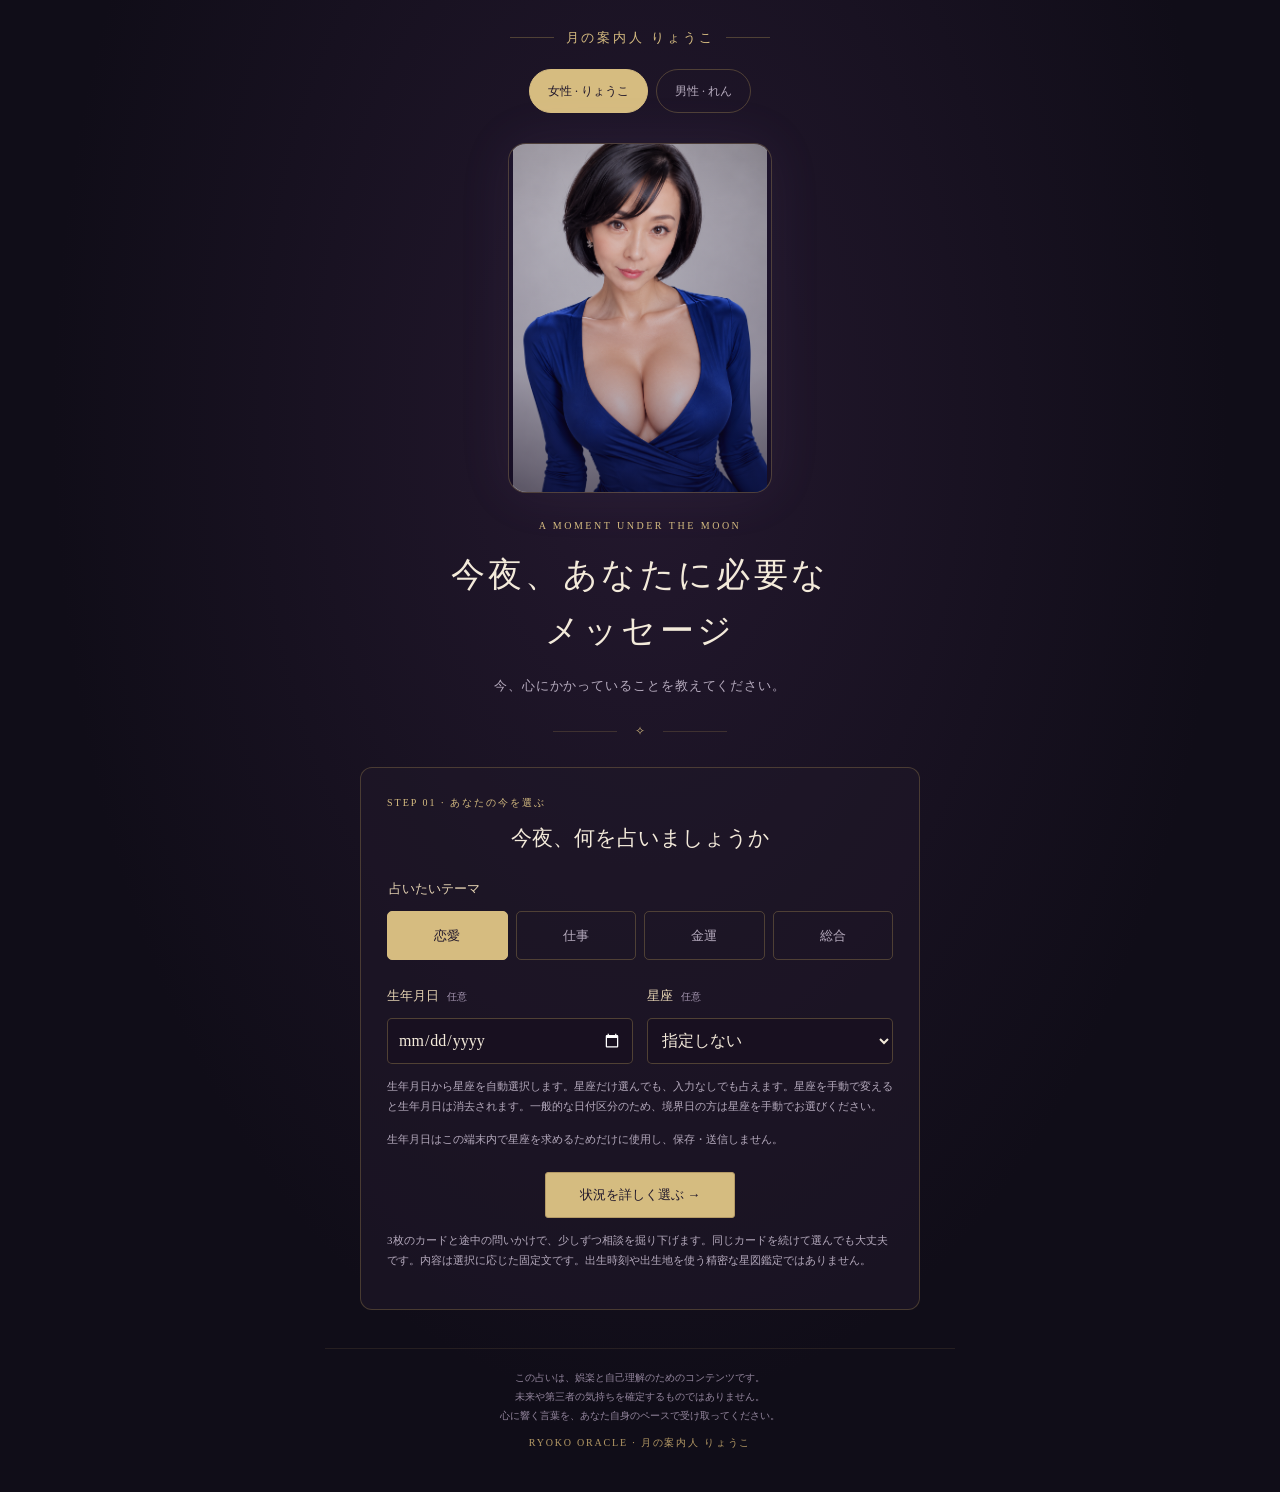
==== commit 6f102df2: "Turn oracle into a three-card reading with branching questions" ====
--- a/index.html
+++ b/index.html
@@ -6,6 +6,8 @@
 <meta name="theme-color" content="#14101f">
 <title>月の案内人 りょうこ｜今夜、あなたに必要なメッセージ</title>
 <style>
+.journey-progress{list-style:none;display:flex;gap:8px;max-width:560px;margin:0 auto 24px;padding:0}.journey-progress li{flex:1;border-bottom:1px solid #a68a5340;padding:8px 2px;color:#a496af;font-size:11px}.journey-progress li.active{color:#efd69e;border-color:#d6bc80}.journey-progress li.done{color:#c9b88f}.journey-response{border-top:1px solid #a68a5340;margin-top:28px;padding-top:24px;text-align:left}.journey-response fieldset{border:0;padding:0;margin:0;min-width:0}.journey-response legend{font-size:15px;color:#e8d3a8;margin-bottom:18px}.journey-response .action{width:100%;margin-top:22px;white-space:normal}.reading-path{display:flex;gap:8px;list-style:none;padding:0;margin:0 0 26px;flex-wrap:wrap}.reading-path li{flex:1;min-width:80px;text-align:center;font-size:11px;color:#d6bc80;border:1px solid #a68a535e;border-radius:5px;padding:10px 6px}.journey-description{font-size:12px;color:#c0b2ca;line-height:1.9;margin:0 0 22px}
+
 .detail-options{display:grid;grid-template-columns:minmax(0,1fr);gap:10px}.detail-options .theme-option span{text-align:left;padding:14px 16px;line-height:1.6}.result-summary{color:#b5aabd;font-size:12px;line-height:1.9;border-bottom:1px solid #ae925533;padding-bottom:18px;margin:0 0 24px;overflow-wrap:anywhere}.selection-perspective{font-size:12px;color:#b5aabd;margin:-12px 0 24px}.reflection-note{color:#d6bc80;font-size:12px;line-height:1.9;margin:22px 0 0}#detail-heading:focus{outline:none}.result h2{text-wrap:balance}
 
 /* 元画像は加工せず、表示時だけ深紫の陰影を重ねる。 */
@@ -15,43 +17,6 @@
 .guide-switch{display:flex;justify-content:center;gap:8px;margin:20px auto 0;flex-wrap:wrap}.guide-switch button{border:1px solid #a68a535e;border-radius:30px;color:#b5aabd;background:transparent;padding:9px 18px;min-height:44px;font-size:12px}.guide-switch button[aria-pressed="true"]{background:#d6bc80;color:#21182b;border-color:#d6bc80}
 
 :root{color-scheme:dark;--gold:#d6bc80;--muted:#b5aabd;--ink:#f3eada}*{box-sizing:border-box}body{margin:0;background:#100d18;color:var(--ink);font-family:"Yu Mincho","Hiragino Mincho ProN",serif;line-height:1.8;background-image:radial-gradient(ellipse at 50% 28%,#37234480,transparent 65%)}button{font:inherit;cursor:pointer}button:focus-visible{outline:2px solid #f5dba0;outline-offset:6px}[hidden]{display:none!important}.shell{max-width:1000px;margin:auto;padding:26px 24px 32px;text-align:center}.brand{display:flex;align-items:center;justify-content:center;gap:12px;color:var(--gold);font-size:13px;letter-spacing:.22em}.brand:before,.brand:after{content:"";height:1px;width:44px;background:#b79b5855}.portrait{position:relative;width:264px;height:350px;margin:30px auto 24px;border-radius:18px;border:1px solid #a58a575e;overflow:hidden;background:radial-gradient(ellipse at 50% 35%,#66517b55,transparent 70%),#1c142a;box-shadow:0 0 55px #a278c315}.portrait img{width:100%;height:100%;object-fit:contain;display:block}.placeholder{height:100%;display:flex;flex-direction:column;align-items:center;justify-content:center;gap:14px;color:var(--gold)}.moon{font-size:76px;line-height:1;text-shadow:0 0 28px #d6bc8055}.placeholder small{font-size:10px;letter-spacing:.2em;color:#b6a6c3}.eyebrow{color:var(--gold);letter-spacing:.25em;font-size:10px;margin:0 0 12px}h1{font-size:clamp(23px,4.4vw,34px);font-weight:400;letter-spacing:.1em;line-height:1.65;margin:0 0 14px}.intro{color:var(--muted);font-size:13px;letter-spacing:.07em;margin:0}.divider{color:var(--gold);font-size:12px;margin:24px 0;display:flex;justify-content:center;align-items:center;gap:18px}.divider:before,.divider:after{content:"";width:64px;height:1px;background:#aa90513d}.cards{display:grid;grid-template-columns:repeat(3,minmax(0,1fr));gap:20px;max-width:630px;margin:0 auto}.card{border:1px solid #b69a5c73;background:linear-gradient(145deg,#352341,#1a1426 70%);color:var(--gold);border-radius:70px 70px 6px 6px;padding:12px;min-width:0;aspect-ratio: .7;position:relative;transition:transform .25s,box-shadow .25s,border-color .25s}.card:before{content:"";position:absolute;inset:7px;border:1px solid #a68a5340;border-radius:64px 64px 3px 3px;pointer-events:none}.card:hover{transform:translateY(-5px);border-color:var(--gold);box-shadow:0 12px 32px #0005,0 0 22px #c6a06618}.card-inner{height:100%;display:flex;flex-direction:column;align-items:center;justify-content:center}.card svg{width:64px;height:76px;max-width:75%;fill:none;stroke:currentColor;stroke-width:1.15}.letter{font-size:19px;letter-spacing:.14em;margin-top:18px}.motif{font-size:10px;color:#b7a9c3;letter-spacing:.15em}.hint{font-size:11px;color:#95879f;margin:20px 0 0;letter-spacing:.1em}.result{max-width:560px;margin:0 auto;border:1px solid #ae925351;border-radius:8px;background:linear-gradient(145deg,#2b2037b0,#191321);padding:28px 30px}.result-label{color:var(--gold);font-size:12px;letter-spacing:.18em;margin:0 0 12px}.result h2{font-size:24px;font-weight:400;margin:0 0 18px;color:#e7d1a0}.reading{text-align:left;font-size:15px;line-height:2.25;letter-spacing:.06em;margin:0}.actions{display:flex;justify-content:center;gap:12px;flex-wrap:wrap;margin-top:26px}.action{border:1px solid #b49a66;border-radius:3px;padding:10px 22px;background:#d5bc80;color:#21182b;font-size:13px;min-height:44px}.action.secondary{background:transparent;color:var(--gold);border-color:#a68a535e}.action:hover{filter:brightness(1.12)}footer{border-top:1px solid #b3975d22;max-width:630px;margin:38px auto 0;padding-top:19px}footer p{color:#95879f;font-size:10px;line-height:1.9;margin:0 0 8px}footer .signature{color:#b59a65;letter-spacing:.18em;font-size:10px}noscript p{color:var(--gold)}@media(max-width:480px){.shell{padding:22px 20px 24px}.portrait{width:236px;height:314px;margin:25px auto 22px}.moon{font-size:60px}.placeholder small{font-size:8px}h1{font-size:23px;letter-spacing:.045em}.intro{font-size:12px}.cards{gap:10px}.card{padding:9px;aspect-ratio:.59;border-radius:55px 55px 5px 5px}.card:before{inset:5px;border-radius:50px 50px 3px 3px}.card svg{width:44px;height:58px}.letter{margin-top:12px;font-size:17px}.motif{font-size:9px;letter-spacing:.05em}.divider{margin:22px 0}.result{padding:24px 22px}.result h2{font-size:21px}.reading{font-size:14px}.actions{gap:10px}.action{padding:10px 16px}footer{margin-top:30px}}@media(prefers-reduced-motion:reduce){.card{transition:none}}
-
-/* 日付と相談内容から組み立てる短い手引き。既存の長文鑑定は維持する。 */
-.daily-panel{text-align:left;border:1px solid #d6bc806a;border-radius:10px;background:linear-gradient(135deg,#362745,#22182f);padding:20px 22px;margin:0 0 26px;box-shadow:0 6px 22px #0002}
-.daily-date{color:#d6bc80;font-size:11px;letter-spacing:.12em;margin:0 0 8px}
-.daily-panel h3{font-size:20px;line-height:1.6;font-weight:400;color:#efddac;margin:0 0 10px}
-.daily-message{font-size:14px;line-height:1.95;letter-spacing:.02em;margin:0 0 15px}
-.daily-item{border-top:1px solid #b49a6640;padding-top:12px;margin-top:12px}
-.daily-item strong{display:block;font-size:12px;color:#d6bc80;letter-spacing:.08em;font-weight:normal;margin-bottom:3px}
-.daily-item p{font-size:13px;line-height:1.9;margin:0}
-.daily-method{font-size:10px;line-height:1.8;color:#b5aabd;margin:13px 0 0}
-@media(max-width:480px){.daily-panel{padding:17px 16px}.daily-panel h3{font-size:18px}}
-
-/* 人気の無料ワンオラクル・相談メモ・任意のローカル履歴に着想を得た軽量UI。 */
-.quick-entry{max-width:560px;margin:0 auto 18px;padding:19px 18px 16px;border:1px solid #d6bc8066;border-radius:11px;background:linear-gradient(135deg,#352540,#20172b)}
-.quick-entry strong{display:block;font-size:16px;color:#e7d1a0;font-weight:normal;margin:0 0 6px}
-.quick-entry p{font-size:12px;color:#b5aabd;line-height:1.8;margin:0 0 13px}
-.quick-entry .action{width:100%;max-width:340px}
-.quick-panel{max-width:560px;margin:0 auto;text-align:left;border:1px solid #d6bc8066;border-radius:12px;background:linear-gradient(145deg,#2a1f35,#181122);padding:28px 30px}
-.quick-panel h2{font-size:23px;color:#e7d1a0;font-weight:400;margin:0 0 12px}
-.quick-panel p{line-height:2;color:#eee2cc;font-size:15px}
-.quick-panel .quick-label{color:#d6bc80;font-size:12px;letter-spacing:.11em;margin:0 0 12px}
-.quick-panel .quick-subtitle{color:#d6bc80;font-size:13px;margin:16px 0 3px}
-.quick-panel .quick-disclaimer{font-size:11px;color:#b5aabd}
-.quick-panel .actions{margin-top:18px}
-.consult-input{width:100%;resize:vertical;min-height:78px;max-height:180px;border-radius:6px;border:1px solid #a68a5366;padding:11px 13px;background:#181020;color:#f3eada;font-family:inherit;font-size:16px;line-height:1.7}
-.consult-input:focus-visible{outline:2px solid #d6bc80;outline-offset:2px}
-.consult-summary{font-size:13px;color:#d9c3eb;line-height:1.9;text-align:left;white-space:pre-wrap;overflow-wrap:anywhere;border-left:2px solid #d6bc80;padding:10px 13px;margin:0 0 22px;background:#d6bc8009}
-.journal{max-width:560px;margin:0 auto 18px;padding:17px 19px;border:1px solid #a68a535e;border-radius:10px;text-align:left;background:#20172980}
-.journal h2{font-size:15px;font-weight:normal;color:#e7d1a0;margin:0 0 8px}
-.journal p{color:#b5aabd;font-size:11px;line-height:1.8;margin:0 0 8px}
-.journal-list{list-style:none;margin:0;padding:0;display:grid;gap:8px}
-.journal-list li{font-size:12px;line-height:1.7;color:#e9d8b1;border-bottom:1px solid #d6bc8026;padding:7px 0}
-.journal-note{font-size:11px!important;color:#a798b3!important}
-.journal-delete{background:transparent;border:0;color:#d6bc80;font-size:12px;min-height:44px;text-decoration:underline}
-.save-status{font-size:12px;color:#e2ca91;line-height:1.8;margin:10px 0 0}
-@media(max-width:480px){.quick-panel{padding:24px 18px}.quick-panel h2{font-size:21px}.quick-entry{padding:18px 15px}.journal{padding:15px}}
-
 </style>
 </head>
 <body data-guide="ryoko">
@@ -69,28 +34,6 @@
 <h1>今夜、あなたに必要な<br>メッセージ</h1>
 <p class="intro" id="intro">今、心にかかっていることを教えてください。</p>
 <div class="divider" aria-hidden="true">✧</div>
-<section class="quick-entry" id="quick-entry" aria-label="15秒で占う">
- <strong>今日の一枚を、気軽に</strong>
- <p>3つの質問を選ばず、今夜のヒントを一枚だけ受け取れます。無料・登録不要。</p>
- <button class="action" id="quick-start" type="button">今日の一枚をひく <span aria-hidden="true">→</span></button>
-</section>
-<section class="quick-panel" id="quick-panel" aria-labelledby="quick-title" hidden>
- <p class="quick-label" id="quick-card-label"></p>
- <h2 id="quick-title" tabindex="-1"></h2>
- <p id="quick-text"></p>
- <p class="quick-subtitle">今日の小さな行動</p>
- <p id="quick-action"></p>
- <p class="quick-disclaimer">日付に基づくオリジナルの一枚読みです。未来を確定するものではありません。</p>
- <div class="actions"><button class="action" id="quick-full" type="button">悩みを詳しく占う</button><button class="action secondary" id="quick-save" type="button">この一枚を保存</button></div>
- <p class="save-status" id="quick-save-status" aria-live="polite"></p>
-</section>
-<section class="journal" id="journal" hidden aria-labelledby="journal-title">
- <h2 id="journal-title">保存したカード</h2>
- <p>保存した場合のみ、このブラウザ内に最大7件の履歴を残します。個別の相談メモ・生年月日は保存しません。</p>
- <ul class="journal-list" id="journal-list"></ul>
- <button class="journal-delete" id="journal-delete" type="button">保存した履歴をすべて削除</button>
- <p class="save-status" id="journal-status" aria-live="polite"></p>
-</section>
 <form id="reading-setup" class="reading-setup" autocomplete="off">
 <p class="step-label">STEP 01 · あなたの今を選ぶ</p>
 <h2 id="setup-heading" tabindex="-1">今夜、何を占いましょうか</h2>
@@ -105,23 +48,21 @@
 <p id="profile-note" class="form-note">生年月日から星座を自動選択します。星座だけ選んでも、入力なしでも占えます。星座を手動で変えると生年月日は消去されます。一般的な日付区分のため、境界日の方は星座を手動でお選びください。</p>
 <p id="privacy-note" class="form-note">生年月日はこの端末内で星座を求めるためだけに使用し、保存・送信しません。</p>
 <button class="action start-reading" type="submit">状況を詳しく選ぶ <span aria-hidden="true">→</span></button>
-<p class="form-note">テーマ・カード・星座に応じた固定文です。出生時刻や出生地を使う精密な星図鑑定ではありません。</p>
+<p class="form-note">3枚のカードと途中の問いかけで、少しずつ相談を掘り下げます。同じカードを続けて選んでも大丈夫です。内容は選択に応じた固定文です。出生時刻や出生地を使う精密な星図鑑定ではありません。</p>
 </form>
 <form id="reading-details" class="reading-setup" autocomplete="off" hidden>
 <p class="step-label">STEP 02 · 悩みをもう少し深く</p>
 <h2 id="detail-heading" tabindex="-1">今のあなたに近いものは？</h2>
 <p class="selection-context" id="detail-context"></p>
 <fieldset><legend>今の状況をひとつ選んでください</legend><div class="detail-options" id="situation-options"></div></fieldset>
-<fieldset><legend>特に知りたいことは？</legend><div class="detail-options" id="perspective-options"></div></fieldset>
-<p class="form-note">今の気持ちにいちばん近いもので大丈夫です。結果を読んだ後も、別の視点を選び直せます。</p>
-<label class="field-label" for="consult-memo"><span id="memo-guide-name">りょうこ</span>に伝えたいこと <span class="optional">任意・120文字まで</span></label>
-<textarea class="consult-input" id="consult-memo" maxlength="120" rows="2" placeholder="例：気になる人に連絡するか迷っています" aria-describedby="consult-note"></textarea>
-<p id="consult-note" class="form-note">ここは気持ちを整理するためのメモです。AIが文章を理解して回答する仕組みではありません。内容は送信・保存せず、占い結果にだけ表示します。</p>
+<fieldset><legend>いちばん気になるのは、どんなことですか？</legend><p class="form-note" id="concern-placeholder">先に上の「今の状況」を選ぶと、具体的な相談が表示されます。</p><div class="detail-options" id="perspective-options"></div></fieldset>
+<p class="form-note">今の気持ちにいちばん近いもので大丈夫です。途中の読み解きを受けて、さらに気持ちや進み方を選んでいきます。</p>
 <button class="action start-reading" type="submit">この内容でカードを選ぶ <span aria-hidden="true">→</span></button>
 <button type="button" class="change-settings" id="details-back">テーマ・星座の選択に戻る</button>
 </form>
+<ol class="journey-progress" id="journey-progress" aria-label="3枚のリーディングの進行状況" hidden><li>1 · 今のあなた</li><li>2 · 気持ちの奥</li><li>3 · 次の一歩</li></ol>
 <section id="selection" aria-label="3枚のカードから選ぶ" hidden>
-<p class="step-label">STEP 03 · 直感で選ぶ</p>
+<p class="step-label" id="card-stage-label">3枚のリーディング · 1 / 3</p>
 <h2 class="selection-heading" id="selection-heading" tabindex="-1">あなたが惹かれる一枚は？</h2>
 <p class="selection-context" id="selection-context"></p>
 <p class="selection-perspective" id="selection-perspective"></p>
@@ -131,26 +72,21 @@
 <button class="card" type="button" data-card="C" aria-label="カードC、鍵を選ぶ"><span class="card-inner"><svg viewBox="0 0 64 76" aria-hidden="true"><circle cx="32" cy="23" r="13"/><circle cx="32" cy="23" r="6"/><path d="M29 36v29h6V54h10v-7H35V36M25 65h14"/><path d="M9 39v6M6 42h6M51 14v6M48 17h6"/></svg><span class="letter">C</span><span class="motif">鍵 — KEY</span></span></button>
 </div>
 <p class="hint">正解はありません。あなたの直感を大切に。</p>
+<button type="button" class="change-settings" id="card-back" hidden>前の読み解きに戻る</button>
 <button type="button" class="change-settings" id="change-settings">状況・知りたいことを変更する</button>
 </section>
 <section id="result" class="result" aria-labelledby="result-title" hidden>
 <p class="result-label" id="result-label"></p>
 <h2 id="result-title" tabindex="-1"></h2>
 <p class="result-summary" id="result-summary"></p>
-<p class="consult-summary" id="consult-summary" hidden></p>
-<section class="daily-panel" id="daily-panel" aria-labelledby="daily-heading">
-<p class="daily-date" id="daily-date"></p>
-<h3 id="daily-heading"></h3>
-<p class="daily-message" id="daily-message"></p>
-<div class="daily-item"><strong>今月のテーマ</strong><p id="monthly-message"></p></div>
-<div class="daily-item"><strong>今日の気づき</strong><p id="daily-caution"></p></div>
-<div class="daily-item"><strong>今日の小さな開運アクション</strong><p id="daily-action"></p></div>
-<p class="daily-method">日付・テーマ・選んだ内容に合わせた創作メッセージです。未来の的中や運勢の科学的判定を示すものではありません。</p>
-</section>
 <div class="reading" id="reading"></div>
-<p class="reflection-note">今夜、結論を出さなくても構いません。残しておきたい問いをひとつ、持ち帰ってください。</p>
-<div class="actions"><button class="action" id="again" type="button">もう一度占う</button><button class="action secondary" id="reconsider" type="button">別の視点で考える</button><button class="action secondary" id="home" type="button">最初に戻る</button><button class="action secondary" id="save-reading" type="button">カードを保存</button></div>
-<p class="save-status" id="reading-save-status" aria-live="polite"></p>
+<form id="journey-response" class="journey-response" autocomplete="off" hidden>
+<fieldset><legend id="journey-question"></legend><div id="journey-options" class="detail-options"></div></fieldset>
+<button type="submit" class="action" id="continue-reading"></button>
+</form>
+<button type="button" class="change-settings" id="journey-back">ひとつ前に戻る</button>
+<p class="reflection-note" id="reflection-note" hidden>今夜、結論を出さなくても構いません。残しておきたい問いをひとつ、持ち帰ってください。</p>
+<div class="actions" id="final-actions" hidden><button class="action" id="again" type="button">3枚をもう一度引く</button><button class="action secondary" id="reconsider" type="button">相談を選び直す</button><button class="action secondary" id="home" type="button">最初に戻る</button></div>
 </section>
 <noscript><p>カードを選ぶには、ブラウザのJavaScriptを有効にしてください。</p></noscript>
 <footer><p>この占いは、娯楽と自己理解のためのコンテンツです。<br>未来や第三者の気持ちを確定するものではありません。<br>心に響く言葉を、あなた自身のペースで受け取ってください。</p><p class="signature">RYOKO ORACLE · 月の案内人 りょうこ</p></footer>
@@ -252,7 +188,7 @@
 zodiac.addEventListener('change',()=>{birth.value='';});
 let selectedTheme='love', selectedZodiac='', currentGuide='ryoko', lastCard=null, currentCard=null;
 function contextLabel(){return `${themes[selectedTheme]}${selectedZodiac===''?'':` · ${zodiacNames[Number(selectedZodiac)]}`}`;}
-function updateAttribution(){if(currentCard)document.getElementById('result-label').textContent=`${guides[currentGuide].name}より · ${contextLabel()} · CARD ${currentCard} ${motifs[currentCard]}`;}
+function updateAttribution(){if(currentCard)document.getElementById('result-label').textContent=`${guides[currentGuide].name}より · ${contextLabel()} · ${stage+1}枚目 ${currentCard} ${motifs[currentCard]}`;}
 // 状況と視点はユーザー自身が選ぶ。性格や相手の内心を推定しない。
 const situations={
  love:[
@@ -276,208 +212,45 @@
  {label:'これからの方向・やりたいこと',text:'これからの方向が見えないとき、人生全体の答えを一度に探さなくても大丈夫です。気になること、避けたいこと、今のまま残したいことを分けてみましょう。はっきりした目標がなくても、日々の小さな違和感や好奇心は、次に確かめたいことを考える材料になります。',options:'気になることを一度試す道と、今の生活を整理して余白をつくる道があります。前者は実際の感触を知れますが、期待どおりとは限りません。後者は準備を整えられますが、考えるだけで時間が過ぎることもあります。大きな決断をする前に、費用と時間を限定した試し方がないか探してみてください。',question:'成功するかどうかを今は考えなくてよいなら、何を一度試したいですか。そのために守っておきたい暮らしの条件は何でしょうか。'}
  ]
 };
-const perspectives=[
- {label:'自分の本音を整理したい',text:'今は行動を増やす前に、出来事と感情を分けて見つめる視点を選びました。「起きたこと」「そのとき感じたこと」「本当は望んでいたこと」を別々に書いてみましょう。相反する気持ちが出てきても、どちらかを間違いにしなくて大丈夫です。すぐに答えを決めず、繰り返し現れる言葉がないか確かめてください。',question:'人に説明するための答えではなく、今の自分にだけ正直に言える言葉は何ですか。'},
- {label:'選択肢を比べて考えたい',text:'今は正解をひとつ決めるより、選択肢を並べる視点を選びました。それぞれの「得られそうなこと」「気になる負担」「まだ分からないこと」を書いてみましょう。今すぐ決めずに保留する道も含めて構いません。怖さがあることだけを理由に避けず、期待があることだけを理由に急がず、確かめられる条件から比較してください。',question:'決める前にひとつだけ情報が増えるなら、何を知ると判断しやすくなりますか。'},
- {label:'動く前に準備したい',text:'今は大きく動く決心より、安心して試せる準備をする視点を選びました。かけられる時間、使えるお金、頼れる相手、途中でやめる目安を考えてみてください。小さな試行は、成功を証明するためでなく自分に合うか確かめるためのものです。試して違うと分かった場合も、その経験を次の判断材料にして構いません。',question:'今週、負担を増やさず確かめられることは何ですか。続けるか見直すかを、何で判断しますか。'}
-];
-
-/* 人気の年間占い本に見られる「日々の短いヒント」「テーマ別提案」の構成だけを参考にした完全オリジナル文章。
- * 固定文の組み合わせであり、生成AI・天体運行の計算・未来予知ではない。外部通信・保存なし。
- */
-const dailyGuidance={
+const concerns={
  love:[
-  ['本音を少しだけ言葉に','言うべきことより、今いちばん大切にされたいことを考えてみて。急いで答えを出さなくても、気持ちが見えてくることがあります。','既読や返信の早さひとつで、相手の心まで決めつけないように。'],
-  ['小さな会話を大切に','印象的なひと言より、自然に話せた時間に目を向ける日。心地よい関係は、背伸びをしないやり取りから始まります。','相手に合わせすぎて、自分の希望を後回しにしていませんか。'],
-  ['待つこともひとつの選択','進めたい気持ちがあっても、相手と自分の歩幅は同じでなくて大丈夫。今日は心の余白を持つことがテーマです。','「きっとこう思っている」と想像だけで結論を急がないで。'],
-  ['心地よい距離を探す','親しくなることと、無理をすることは別です。あなたが自然体でいられる時間をひとつ思い出してみましょう。','断りづらい約束に、その場で返事をする必要はありません。'],
-  ['気持ちを確かめる時間','相手を変える方法より、あなたが求める安心の形を見つける時間に。温かな記憶にも、違和感にも耳を傾けて。','「好きだから我慢する」を当たり前にしないこと。'],
-  ['言葉より行動を見つめる','言葉に迷うときは、これまでに交わした小さな約束や気遣いを振り返ってみて。見えている事実を大切に。','たった一度の出来事を、関係全体の評価に広げないで。'],
-  ['未来より今日の安心','この先がどうなるかより、今日のあなたが少し穏やかでいられることを優先してもいい日です。','不安を消すためだけの連絡や決断は、少し時間を置いて。']
+  [ ['どんな出会いなら、自分に合う？','出会いの数よりも、無理なく話せる時間や場面に注目してみましょう。自分の趣味や生活のペースを隠さずにいられるかが、相性を考える手がかりになります。'],['新しい出会いを探す？ 今は待つ？','外へ出ることと休むことを、正反対の選択にしなくて構いません。月に一度だけ交流の場へ行くなど、負担を限定して試し、その後の気持ちを確かめる方法もあります。'],['出会いのために、何から始める？','まずは理想の人物像より、一緒にしてみたいことをひとつ考えてみましょう。その体験に近い場なら、相手の条件を比べるだけでなく、自然な関わり方を知る機会になります。'] ],
+  [ ['相手との距離を、どう見つめる？','相手の内心はカードだけでは分かりません。連絡を取り合えるか、互いに話題を出すか、小さな約束を守るかなど、実際のやり取りと自分の安心感を手がかりにしましょう。'],['自分から連絡する？ もう少し待つ？','連絡するなら返事を試す内容より、短い近況や共有しやすい話題を。待つなら際限なく通知を確認するのではなく、自分の生活を保てる区切りを考えてみてください。'],['気持ちを伝える前に、何を確かめる？','今の関係で安心して話せる場があるか、相手に断る余地を残せるか、自分が望む答え以外でも受け止める準備があるかを、急がず確認してみましょう。'] ],
+  [ ['この関係で、私が寂しくなるのはなぜ？','寂しさを相手の愛情不足とすぐ結びつけず、会う時間、言葉、役割の負担など、具体的に何が足りないと感じるかを見てみましょう。望むことを小さく言葉にすると、話し合う入口になります。'],['今、話し合う？ 少し時間を置く？','落ち着いて聞き合える時間があるなら、一つの出来事に絞って話す方法があります。気持ちが強く揺れているなら、いつ話すかだけ決めて少し置くことも選択肢です。'],['関係を整えるために、何を伝える？','相手を変えようとする説明より、「このとき私はこう感じた」「次はこうできると嬉しい」を一つずつ。話し合いを中断できることや、無理な要求を断れることも大切にしてください。'] ]
  ],
  work:[
-  ['進め方をひとつ整える','気合いを足すより、今日の仕事の順番を見直してみましょう。小さな整理が、気持ちの余白につながります。','全部を自分の責任にせず、条件や役割も確認して。'],
-  ['見えない努力に気づく','結果だけでなく、昨日よりスムーズになったことをひとつ数えてみて。積み重ねには意味があります。','他人の進み方だけを基準に、自分を追い立てないで。'],
-  ['頼ることも仕事の力','一人で抱え込む前に、確認したいことを短い言葉にしてみましょう。質問は準備のひとつです。','曖昧な指示のまま無理に進める必要はありません。'],
-  ['新しい視点を拾う','いつもの手順で詰まるときは、別の進め方をひとつだけ想像して。大きく変える前に試せることがあります。','準備不足のまま、大きな契約や転職を決めないで。'],
-  ['力の配分を選び直す','今日は頑張る場所を選ぶことがテーマ。すべてを同じ熱量で進めなくても構いません。','疲れや安全に関わるサインを後回しにしないで。'],
-  ['経験を言葉に残す','うまくいった小さな工夫をメモに残してみて。次に同じ場面が来たときの助けになるでしょう。','一度の評価だけで、自分の可能性を決めつけないで。'],
-  ['焦りをほどいて前へ','先を急ぎたくなったら、今日終えられる作業をひとつ決めて。手応えは小さな区切りからも生まれます。','重要な判断は、情報の足りないところを確かめてから。']
+  [ ['職場で疲れる原因を、整理したい','人との関係、仕事量、役割の曖昧さを分けてみましょう。つらさを一つの原因にまとめず、実際に負担が増えた場面からたどると、相談する内容を具体的にしやすくなります。'],['自分から相談する？ まず様子を見る？','同じ負担が繰り返されるなら、期限や役割を一度確認する意味があります。記録して様子を見る場合も、いつ見直すかの区切りを。健康を削ってまで一人で抱える必要はありません。'],['上司や同僚に、どう伝えればいい？','「困っています」だけでなく、事実を一つ、仕事への影響を一つ、確認したいことを一つ用意してみましょう。相手の人格ではなく、調整したい条件に焦点を当てる方法です。'] ],
+  [ ['今の働き方で、何を変えたい？','仕事そのものと、時間・場所・人との関わりを分けてみましょう。仕事を変えずに調整できる条件と、環境を変える必要がある条件の両方が見えてくるかもしれません。'],['転職を探す？ 今の職場で調整する？','求人を一件調べることと、退職を決めることは別です。現職で変えられる条件も並べて、収入や時間、生活への影響を比べられる情報から集めてみてください。'],['転職に向けて、何から準備する？','まず譲れない条件を二つ、今ある経験を三つ書いてみましょう。次に必要な情報が求人の条件なのか、生活費なのか、働く人の話なのかを選ぶと、準備を小さく始められます。'] ],
+  [ ['自分の強みを、見つけたい','成果の大きさだけでなく、いつも人に頼まれることや、少し楽にできる作業を振り返ってみましょう。何をどう工夫したかまで書くと、再び使える強みの形になります。'],['得意を伸ばす？ 苦手を補う？','今の役割で役立つことと、将来やりたいことの両方から比べてみましょう。すべてを平均的にするより、困る場面を減らす練習と強みを使う機会を小さく分ける方法があります。'],['新しい挑戦を、どう始める？','必要な力を一度に身につけようとせず、短い時間で試せる課題を一つ選びましょう。上達の基準を先に決めると、他人との比較だけで自分を評価しにくくなります。'] ]
  ],
  money:[
-  ['お金の流れを見つめる','何かを買う前に、今日はすでに持っているものを見直す日に。豊かさの感じ方は人によって違います。','占いの結果を投資や購入の根拠にしないでください。'],
-  ['安心につながる整理','大きな目標より、今月の支払いをひとつ確認してみて。分かることが増えると、不安の輪郭も見えてきます。','焦って借りたり、利益を約束する話を信じたりしないで。'],
-  ['使い方の優先順位を','必要なものと、今ほしいものを並べてみましょう。どちらも大切にしながら選んでいいのです。','安さや限定の言葉だけで、予定外の出費を決めないで。'],
-  ['小さな数字に目を向ける','一度に家計を変えなくても大丈夫。見直すなら、手間の少ない項目ひとつから始めて。','節約のために、生活や健康の安全を削らないで。'],
-  ['未来の安心を育てる','今日できるのは、目標額を決めることではなく、今の収支を知ることかもしれません。','周囲と比べて、無理な貯蓄や投資をしないで。'],
-  ['納得できる買い物を','使う場面を具体的に思い浮かべてから選んでみて。満足感は金額だけでは測れません。','大きな支払いは条件と予算を確かめてから。'],
-  ['使わない選択にも価値','今日は一度立ち止まって、迷っている支出の理由を書き出す日に。決めないことも選択です。','幸運日だから儲かる、という保証はありません。']
+  [ ['何にお金を使っているか、整理したい','生活を守る支出、楽しみ、使っていない支出を分けてみましょう。金額の大きさだけではなく、使う頻度と納得感を確かめることで、残したいものも見つけやすくなります。'],['固定費を見直す？ 日々の出費を減らす？','固定費は契約条件の確認、日々の支出は習慣の把握が必要です。金額だけでなく手間と生活への影響を比べ、負担の少ない方から一つだけ確認してみましょう。'],['無理のない節約を、どう始める？','いきなり全体を変えず、一週間の明細から確認したい支出を一つ選びます。楽しみをすべて削るより、使っていない契約や重複を調べるところからでも構いません。'] ],
+  [ ['お金の不安の正体を、整理したい','必要額が分からない不安と、毎月足りなくなる不安では、確かめる情報が違います。心配な場面を一つ選び、金額・時期・支払い条件に分けて見通しをつくってみましょう。'],['今の暮らしと貯蓄、どう両立する？','先に日常の必要な支出を確かめ、そのうえで無理なく残せる範囲を見ます。他人の貯蓄額や占いを基準に金額を決めず、自分の収支と予定を確認してください。'],['将来への備えは、何から始める？','近い予定と、急な出費への備えを分けて考えてみましょう。金融商品を先に選ぶ必要はありません。まず支払日や生活費を確認し、分からない条件を調べるところから始められます。'] ],
+  [ ['本当に欲しい？ 気持ちを確かめたい','手に入った後の使う場面を具体的に思い浮かべてみましょう。自分の暮らしに役立つのか、比較や焦りが大きいのか、どちらも責めずに書いてみると判断の材料になります。'],['今買う？ 少し待ってから決める？','今の予算とほかの支払いへの影響を確認し、一晩置いても欲しい理由が同じか見てみましょう。期間限定の言葉だけで決めず、待つことで調べられることも比べてください。'],['後悔しにくい買い方を、考えたい','使う頻度、代わりになるもの、支払える範囲を三つの確認点にしてみましょう。高いか安いかだけでなく、自分にとって何が変わる買い物なのかを確かめてください。'] ]
  ],
  general:[
-  ['心の余白をひとつ','頑張って答えを探すより、今日は考えごとをひとつ減らしてみて。静かな時間にも意味があります。','疲れを感じるときは、無理に前向きになろうとしないで。'],
-  ['小さな好きに気づく','気分が少し軽くなる瞬間をひとつ見つけてみましょう。誰かと比べる必要はありません。','すべての予定に同じ力を注がなくても大丈夫。'],
-  ['境界をやさしく守る','相手の期待と自分の時間、どちらも大切にしていい日。言いにくいことほど短く伝えてみて。','無理な頼まれごとに、その場で答えを出さないで。'],
-  ['今日できる範囲で','大きな計画ではなく、今の暮らしでできる小さな調整を探しましょう。','変えられないことまで、自分を責める理由にしないで。'],
-  ['違う道も眺めてみる','ひとつの答えに固執せず、選べる道を二つ書いてみて。すぐに選ぶ必要はありません。','新しいことを始める前に、使える時間を確認して。'],
-  ['気持ちを整える日','人に話したいことと、今は自分の中に置いておきたいこと。どちらがあっても構いません。','周囲の機嫌をすべて引き受けないで。'],
-  ['続けたいことを選ぶ','これまで守ってきた日常にも目を向けて。新しいことだけが前進ではありません。','今できないことを、ずっとできないことと決めつけないで。']
+  [ ['何に疲れているのか、整理したい','体の疲れ、人に気を遣う疲れ、決め続ける疲れを分けてみましょう。睡眠が必要なのか、一人の時間なのか、話を聞いてもらうことなのか、今の自分に近いものを探してみてください。'],['休む？ やることを少し進める？','休息と前進を二択にしなくても構いません。先に休む時間を確保し、余力があれば五分だけ試す方法もあります。できた量だけで自分の一日を評価しないことも大切です。'],['心の余裕を、どう取り戻す？','明日の予定から減らせること、頼めること、先延ばしできることを一つずつ探してみましょう。空いた時間をすぐ埋めず、自分が楽になる過ごし方を選んで構いません。'] ],
+  [ ['人付き合いで、何が負担なのか知りたい','会う頻度、連絡の時間、引き受ける役割のどこに無理があるかを分けてみましょう。相手を大切にすることと、自分の時間を守ることを同時に望んでもよいのです。'],['希望を伝える？ 少し距離を置く？','短く希望を伝える道と、まず頻度を調整する道があります。どちらにも伝わりやすさと負担の違いがあります。断ったときにも尊重されるかを、安心できる関係の手がかりにしてください。'],['無理のない距離を、どう伝える？','できないことだけでなく、代わりにできる関わり方を一つ考えてみましょう。相手の反応をすべて引き受けず、自分が続けられる範囲を具体的な言葉にしてみてください。'] ],
+  [ ['自分がやりたいことを、見つけたい','気になること、避けたいこと、残したいことを分けてみましょう。大きな夢がすぐに出てこなくても、普段の好奇心や小さな違和感を次に確かめる材料にできます。'],['新しいことを試す？ 今の生活を整える？','小さく試して感触を知る方法と、先に時間や負担を整理する方法があります。今使える余力を考え、どちらか一方だけを選び続ける必要はないと覚えておいてください。'],['最初の一歩を、どう決める？','準備が最も少なくて済むことを一つ選び、使う時間を短く区切りましょう。続ける約束はせず、一度試して何を感じたかを次の判断材料にする方法です。'] ]
  ]
 };
-const monthlyGuidance={
- love:[
- '今月は、言葉にしきれていない希望を見つける時間。理想よりも、安心して話せる関係を思い描いて。',
- '今月は、自分らしい距離感を大切に。連絡の回数より、話せたときの心地よさを見つめて。',
- '今月は、小さな出会いや会話を丁寧に。大きな変化を求めなくてもいいのです。',
- '今月は、気持ちを伝える方法を整える時間。相手を変える言葉より、自分の希望を伝える言葉を。',
- '今月は、期待と事実を分けることを意識して。相手への想像に、自分を苦しめさせないで。',
- '今月は、関係の心地よさを確かめる時間。あなたが無理をせず笑える場面を探して。',
- '今月は、心の境界を守りながら近づくことを大切に。断ることも尊重の一部です。',
- '今月は、一緒に楽しめることを思い出して。未来の答えを急がなくてもいいのです。',
- '今月は、会話の中にある小さな違いを受け止める時間。すぐに一致しなくても大丈夫。',
- '今月は、伝えたいことをひとつに絞って。気持ちの整理を先にしても構いません。',
- '今月は、大切にしたい関係の形を見直して。寂しさと愛情を混ぜずに考えてみて。',
- '今月は、今年心が温かくなった瞬間を振り返って。来月へ持っていきたいものを選んで。'
- ],
- work:[
- '今月は、やることと抱え込まなくてよいことを整理して。役割の境界を見直す時間。',
- '今月は、毎日の工夫に目を向けて。小さな改善を記録すると次の手が見えます。',
- '今月は、学びたいことをひとつ選んで。全部を一度に変える必要はありません。',
- '今月は、仕事の目的と手順を確認して。曖昧さを減らすことも前進です。',
- '今月は、負担のかかり方を見直して。頑張り方だけでなく条件も大切に。',
- '今月は、今ある強みを言葉にして。得意な作業の共通点を探してみて。',
- '今月は、休息と挑戦のバランスを。無理のない配分を決めることから。',
- '今月は、新しい方法を小さく試す時間。成果より、確かめたいことを先に決めて。',
- '今月は、周囲と確認する機会を。期待される役割を言葉で合わせてみて。',
- '今月は、続けたい工夫とやめたい習慣を分けて。日々の負担を少し軽く。',
- '今月は、来年につながる経験を見直して。積み重ねたものを書き出してみて。',
- '今月は、一区切りの時期。できたことを確かめ、次へ残す課題をひとつに。'
- ],
- money:[
- '今月は、必要な支払いを把握する時間。大きな計画より、まず現状を見つめて。',
- '今月は、続けている契約を点検して。見直すなら条件をよく確かめてから。',
- '今月は、優先したい支出を考えて。減らすだけでなく残したいものも選んで。',
- '今月は、身近な数字を整理して。心配を大きくする前に、分かることを増やして。',
- '今月は、買い物の理由を見つめる時間。使う場面と予算を両方確かめて。',
- '今月は、楽しみと備えの釣り合いを考えて。無理のない形が長続きの助けに。',
- '今月は、慌てない買い物を意識して。迷うものはいったん保留でも構いません。',
- '今月は、使っていないものや契約を確認して。管理しやすさも大切です。',
- '今月は、先の支払予定をひとつ整理して。予算を知ることから安心をつくって。',
- '今月は、必要と欲しいの区別をやさしく。どちらも責めず、順序を決めて。',
- '今月は、一年間の支出の変化を振り返って。気づいたことを次の判断材料に。',
- '今月は、年末の予定を確認して。気分や占いだけで大きな支出を決めないで。'
- ],
- general:[
- '今月は、自分のペースを思い出して。始める前に、続けたい暮らしを確かめて。',
- '今月は、人との関わり方を見つめて。心地よい距離にはあなたの基準があっていい。',
- '今月は、小さな好奇心を大切に。できる範囲でひとつ試してみて。',
- '今月は、変えることと守ることを分けて。全部を新しくする必要はありません。',
- '今月は、心身の余白を見直して。後回しにしていた休息も予定に入れて。',
- '今月は、他人の期待と自分の希望を整理して。どちらも同じとは限りません。',
- '今月は、少し力を抜く練習を。すべてを完璧にこなさなくても大丈夫。',
- '今月は、普段の生活にある心地よさを確認して。大きな出来事だけが大切ではありません。',
- '今月は、学んだことを振り返って。今の自分に役立つものを一つ残して。',
- '今月は、伝えたいことを短い言葉に。無理に説明し尽くさなくても構いません。',
- '今月は、今年続けられたことを数えて。目立たない積み重ねにも目を向けて。',
- '今月は、手放したい負担と持ち越したい希望を分けて。来月の余白をつくって。'
- ]
+const reactions=[
+ {label:'やってみたい。でも、少しためらう',text:'進みたい気持ちと、傷ついたり失敗したりしたくない気持ちは、同時にあって構いません。何が起きるのを心配しているかを一つ言葉にしてみましょう。まだ起きていない想像と、これまで実際にあったことを分けると、守りたいものが見つかるかもしれません。'},
+ {label:'まだ分からないことが多くて、決められない',text:'決められないことを、気持ちの弱さと捉えなくて大丈夫です。自分の希望が分からないのか、相手や条件についての情報が足りないのかを分けてみましょう。占いでその空白を事実のように埋めず、確かめる方法を考えることも次の一歩になります。'},
+ {label:'考え続けて疲れた。今は少し休みたい',text:'今は決める力そのものが疲れているのかもしれません。いったん保留しても困らないことと、期限だけ確認したいことを分けてみましょう。休息を逃げと決めつけず、通知や予定から離れる短い時間を、自分に許してもよいのです。'}
+];
+const approaches={
+ love:[{label:'短い言葉で、自分の気持ちを伝えたい',text:'伝えたいことを一つに絞り、相手に答えを急がせない短い言葉を用意してみましょう。返事の内容で自分の価値を決めず、相手のペースや断る余地も大切にしてください。',question:'どんな言葉なら、自分にも相手にも無理をさせずに伝えられそうですか。'}, {label:'相手の言動を、もう少し見てみたい',text:'待つなら、気持ちを推測し続ける時間にしない工夫を。相手が実際にしたことと、自分が安心できたかを見て、後で振り返る区切りを決めてみましょう。',question:'何が分かれば、待つか関わるかを自分で判断しやすくなりますか。'}, {label:'恋愛から少し離れて、自分を整えたい',text:'少し距離を置くことは、関係の答えを今決めることとは別です。連絡を見る時間や、考え事を切り上げる目安を決め、自分の生活を心地よくすることを一つ選んでみてください。',question:'恋愛以外で、今のあなたに安心や楽しさを戻してくれるものは何ですか。'}],
+ work:[{label:'相談や提案を、ひとつしてみたい',text:'事実、困っている点、確認したいことを一つずつメモしてみましょう。一度の相談で全部を変えようとせず、期限や役割など調整したい条件を一つに絞る方法があります。',question:'誰に、何を一つ確認できると、今より仕事が進めやすくなりますか。'}, {label:'仕事の条件や情報を、集めてから考えたい',text:'判断に必要な情報を三つまで書き出し、まず一つだけ調べてみましょう。求人や制度などの事実と、周囲の印象や自分の期待を分け、生活への影響も一緒に確かめてください。',question:'次に知りたいのは、仕事内容、働く条件、生活への影響のどれでしょうか。'}, {label:'仕事の負担を減らし、休息を優先したい',text:'自分で減らせる予定と、相談して調整する必要がある仕事を分けてみましょう。健康を守るための相談も選択肢です。休むためにすべてを完璧に終わらせる必要はありません。',question:'一人で抱えず、誰にどの負担を相談できそうでしょうか。'}],
+ money:[{label:'支出や契約を、ひとつ見直したい',text:'使っていないサービスなどを一つ選び、料金・利用状況・変更条件を確認してください。占いを理由に解約や契約を急がず、暮らしへの影響を確かめてから決めましょう。',question:'確認する手間が少なく、暮らしの満足を下げずに見直せるものはありますか。'}, {label:'収支や支払い条件を、確かめたい',text:'近い支払日と必要額、毎月の収支を一つずつ確かめてみましょう。分からない条件は契約書や正式な案内で調べ、金融商品の選択や借入は占いだけで決めないでください。',question:'何の金額や条件が分かると、見通しが少し立てやすくなりますか。'}, {label:'大きな買い物や決断を、一度待ちたい',text:'急いで決める必要があるか、まず期限の事実を確かめましょう。一晩置く間に、予算・使う場面・ほかの支払いへの影響を見て、焦りだけで判断しない余白をつくってください。',question:'待つ間に、何を調べると自分で納得して決められそうですか。'}],
+ general:[{label:'気になっていたことを、小さく試したい',text:'準備が少なく、五分程度で試せることを一つ選んでみましょう。続ける約束を先にせず、実際にしてみて楽しいか、疲れるかを、その後に確かめるだけでも構いません。',question:'今週、自分の暮らしを崩さずに一度だけ試せることは何でしょうか。'}, {label:'自分の望みや、必要な情報を整理したい',text:'やりたいこと、やった方がよいと思うこと、人に期待されていることを別々に書いてみましょう。自分の言葉が見つからないときは、今は避けたいことから考えても大丈夫です。',question:'他人の期待をいったん脇に置くと、残しておきたい希望は何でしょうか。'}, {label:'予定を減らして、心と体を休めたい',text:'急がなくてもよい予定を一つ見つけ、空いた時間を埋めずに過ごしてみましょう。自分で減らしにくい負担は、頼れる人に話すことも選択肢です。休んだ後の気持ちを見て、次を考えてよいのです。',question:'何を一つ減らせると、明日の自分が少し楽になりそうですか。'}]
 };
-const dailyActions={
- love:['自分が望む関係を一文で書く','安心したやり取りを一つ思い出す','送りたい言葉を下書きし、送信はあとで考える','心地よい誘い方を一つ考える','無理だと感じる約束を一つ見直す','相手の実際の言葉と自分の想像を分ける','自分の好きなことに10分だけ使う'],
- work:['今日の優先事項を一つだけ決める','曖昧な依頼の確認事項を一行にする','うまくいった工夫を一つ記録する','5分だけ作業環境を整える','引き受けている役割を書き出す','休憩を取るタイミングを先に決める','調べたい仕事の条件を一つメモする'],
- money:['今月の支払予定を一件だけ確認する','使っていない契約がないか確かめる','買う前に使用頻度を想像する','一週間分の支出をざっと振り返る','必要なものと欲しいものを分けて書く','予算を確認するまで大きな支払いを保留する','お金をかけずに楽しめることを一つ探す'],
- general:['深呼吸して今の気分を言葉にする','予定を一つだけ軽くできないか考える','好きな音楽を一曲聴く','今週気になったことを一行残す','断ってもよい用事がないか振り返る','家の中の一か所だけ整える','今日できたことを一つ数える']
-};
-const cardWays={A:'月は「立ち止まって心を聞く」象徴。',B:'星は「遠くの理想より、小さな希望を見つける」象徴。',C:'鍵は「自分で選ぶための境界と準備」の象徴。'};
-function renderDailyMessage(){
- const d=new Date(),day=Math.floor(Date.UTC(d.getFullYear(),d.getMonth(),d.getDate())/86400000);
- const sign=selectedZodiac===''?0:Number(selectedZodiac)+1;
- const situation=Number(selectedSituation),perspective=Number(selectedPerspective);
- const cardIndex=['A','B','C'].indexOf(currentCard);
- const offset=situation*2+perspective*3+sign+cardIndex;
- const details=dailyGuidance[selectedTheme][((day+offset)%7+7)%7];
- const action=dailyActions[selectedTheme][((Math.floor(day/7)+(day%7)*3+situation+perspective+sign+cardIndex)%7+7)%7];
- document.getElementById('daily-date').textContent='今日の手引き · '+new Intl.DateTimeFormat('ja-JP',{year:'numeric',month:'long',day:'numeric',weekday:'long'}).format(d);
- document.getElementById('daily-heading').textContent=details[0];
- document.getElementById('daily-message').textContent=details[1]+' '+cardWays[currentCard];
- document.getElementById('daily-caution').textContent=details[2];
- document.getElementById('monthly-message').textContent=monthlyGuidance[selectedTheme][d.getMonth()];
- document.getElementById('daily-action').textContent=action;
-}
-
-// 無料の今日の一枚。日付から同じ一枚を選び、サーバーを呼び出さない。
-const quickEntry=document.getElementById('quick-entry');
-const quickPanel=document.getElementById('quick-panel');
-const journal=document.getElementById('journal');
-const HISTORY_KEY='ryoko-oracle:reading-history-v1';
-const cardIds=['A','B','C'];
-let quickRecord=null;
-function dateKey(d){return [d.getFullYear(),String(d.getMonth()+1).padStart(2,'0'),String(d.getDate()).padStart(2,'0')].join('-');}
-function dayIndex(d){return Math.floor(Date.UTC(d.getFullYear(),d.getMonth(),d.getDate())/86400000);}
-function todayOneCard(){
- const d=new Date(),day=dayIndex(d),card=cardIds[((day%3)+3)%3];
- const item=dailyGuidance.general[((day%7)+7)%7];
- const action=dailyActions.general[((day%7)+7)%7];
- quickRecord={date:dateKey(d),theme:'今日の一枚',card:motifs[card],heading:item[0],action};
- document.getElementById('quick-card-label').textContent=dateKey(d)+' · '+motifs[card]+'のカード · '+guides[currentGuide].name+'より';
- document.getElementById('quick-title').textContent=item[0];
- document.getElementById('quick-text').textContent=item[1]+' '+cardWays[card];
- document.getElementById('quick-action').textContent=action;
- document.getElementById('quick-save-status').textContent='';
- setup.hidden=true;detailForm.hidden=true;selection.hidden=true;result.hidden=true;
- quickEntry.hidden=true;journal.hidden=true;quickPanel.hidden=false;
- intro.textContent='今日はどんなヒントが届くでしょう。';
- document.getElementById('quick-title').focus();
-}
-document.getElementById('quick-start').addEventListener('click',todayOneCard);
-document.getElementById('quick-full').addEventListener('click',()=>{
- quickPanel.hidden=true;quickEntry.hidden=false;
- setup.hidden=false;intro.textContent='今、心にかかっていることを教えてください。';
- document.getElementById('setup-heading').focus();renderHistory();
-});
-function readHistory(){
- try{
-  const raw=localStorage.getItem(HISTORY_KEY);
-  const items=raw?JSON.parse(raw):[];
-  return Array.isArray(items)?items.filter(x=>x&&typeof x==='object'&&['date','theme','card','heading','action'].every(k=>typeof x[k]==='string')).slice(0,7):[];
- }catch(e){return [];}
-}
-function renderHistory(){
- const entries=readHistory(),list=document.getElementById('journal-list');
- list.replaceChildren();
- journal.hidden=entries.length===0||setup.hidden;
- entries.forEach(entry=>{
-  const li=document.createElement('li');
-  li.textContent=entry.date+' · '+entry.theme+' · '+entry.card+'｜'+entry.heading+'／'+entry.action;
-  list.append(li);
- });
-}
-function saveHistory(record,statusId){
- const status=document.getElementById(statusId);
- if(!record){status.textContent='保存するカードがありません。';return;}
- try{
-  const history=readHistory();
-  const exists=history.some(x=>x.date===record.date&&x.theme===record.theme&&x.card===record.card&&x.heading===record.heading);
-  const next=exists?history:[record,...history].slice(0,7);
-  localStorage.setItem(HISTORY_KEY,JSON.stringify(next));
-  status.textContent=exists?'このカードは保存済みです。':'この端末のブラウザに保存しました。';
-  renderHistory();
- }catch(e){status.textContent='このブラウザでは保存できません。設定をご確認ください。';}
-}
-document.getElementById('quick-save').addEventListener('click',()=>saveHistory(quickRecord,'quick-save-status'));
-document.getElementById('save-reading').addEventListener('click',()=>{
- if(!currentCard)return;
- const d=new Date();
- saveHistory({date:dateKey(d),theme:themes[selectedTheme],card:motifs[currentCard],heading:title.textContent,action:document.getElementById('daily-action').textContent},'reading-save-status');
-});
-document.getElementById('journal-delete').addEventListener('click',()=>{
- if(!window.confirm('この端末に保存した占い履歴をすべて削除しますか？'))return;
- try{localStorage.removeItem(HISTORY_KEY);renderHistory();document.getElementById('journal-status').textContent='履歴を削除しました。';}
- catch(e){document.getElementById('journal-status').textContent='削除できませんでした。ブラウザの設定をご確認ください。';}
-});
-// 日付以外の情報はローカルストレージに自動保存しない。
-renderHistory();
+const cardAdvice={A:'月の一枚は、急いで動く前に一晩置いて自分の気持ちを確かめる視点を添えています。気持ちが落ち着く時間を、予定の中に残してみましょう。',B:'星の一枚は、一人で完結させず、頼れる情報や小さな楽しみを探す視点を添えています。誰かの経験を聞く場合も、それをそのままあなたの正解にしなくて構いません。',C:'鍵の一枚は、自分で選べる小さな範囲を明らかにする視点を添えています。使う時間や負担の上限、いったんやめる目安も決めてから試してみましょう。'};
 const detailForm=document.getElementById('reading-details');
-let selectedSituation='',selectedPerspective='',detailsTheme='';
+const journeyForm=document.getElementById('journey-response');
+let selectedSituation='',selectedPerspective='',detailsTheme='',detailsSituation='';
+let stage=0,draws=[],reaction='',approach='';
+function concern(){return concerns[selectedTheme][Number(selectedSituation)][Number(selectedPerspective)];}
 function renderOptions(containerId,name,items){
  const container=document.getElementById(containerId);container.replaceChildren();
  items.forEach((item,index)=>{
@@ -486,67 +259,125 @@
   label.append(input,span);container.append(label);
  });
 }
+function renderConcernOptions(){
+ const chosen=detailForm.querySelector('input[name=situation]:checked');
+ if(!chosen)return;
+ const key=selectedTheme+':'+chosen.value;
+ if(detailsSituation===key)return;
+ renderOptions('perspective-options','perspective',concerns[selectedTheme][Number(chosen.value)].map(item=>({label:item[0]})));
+ document.getElementById('concern-placeholder').hidden=true;
+ detailsSituation=key;
+}
+detailForm.addEventListener('change',event=>{if(event.target.name==='situation')renderConcernOptions();});
+function clearJourney(){stage=0;draws=[];reaction='';approach='';currentCard=null;document.getElementById('journey-progress').hidden=true;}
 function showDetails(){
- setup.hidden=true;selection.hidden=true;result.hidden=true;quickPanel.hidden=true;quickEntry.hidden=true;journal.hidden=true;detailForm.hidden=false;currentCard=null;
+ clearJourney();setup.hidden=true;selection.hidden=true;result.hidden=true;detailForm.hidden=false;
  if(detailsTheme!==selectedTheme){
   renderOptions('situation-options','situation',situations[selectedTheme]);
-  renderOptions('perspective-options','perspective',perspectives);
-  selectedSituation='';selectedPerspective='';detailsTheme=selectedTheme;
+  document.getElementById('perspective-options').replaceChildren();document.getElementById('concern-placeholder').hidden=false;
+  selectedSituation='';selectedPerspective='';detailsSituation='';detailsTheme=selectedTheme;
  }
  document.getElementById('detail-context').textContent=contextLabel();
- intro.textContent='答えを急がず、今の悩みに近いものを選んでください。';
- document.getElementById('detail-heading').focus();
+ intro.textContent='まずは、今気になっていることを選んでください。';document.getElementById('detail-heading').focus();
 }
 detailForm.addEventListener('submit',event=>{
- event.preventDefault();if(!detailForm.reportValidity())return;
+ event.preventDefault();if(!detailForm.reportValidity()||!detailForm.querySelector('input[name=perspective]:checked'))return;
  const data=new FormData(detailForm);selectedSituation=data.get('situation');selectedPerspective=data.get('perspective');
- detailForm.hidden=true;quickPanel.hidden=true;selection.hidden=false;
- document.getElementById('selection-context').textContent=`${contextLabel()} · ${situations[selectedTheme][selectedSituation].label}`;
- document.getElementById('selection-perspective').textContent=perspectives[selectedPerspective].label;
- intro.textContent='選んだ状況を心に置いて、惹かれる一枚を。';
- document.getElementById('selection-heading').focus();
+ clearJourney();showCards(0);
 });
-document.getElementById('details-back').addEventListener('click',()=>reset(true));
-document.getElementById('reconsider').addEventListener('click',showDetails);
-
 setup.addEventListener('submit',event=>{
  event.preventDefault();if(!setup.reportValidity())return;
- selectedTheme=new FormData(setup).get('theme');selectedZodiac=zodiac.value;
- showDetails();
+ selectedTheme=new FormData(setup).get('theme');selectedZodiac=zodiac.value;showDetails();
 });
+function updateProgress(){
+ const progress=document.getElementById('journey-progress');progress.hidden=false;
+ progress.querySelectorAll('li').forEach((item,index)=>{
+  item.classList.toggle('done',index<stage);item.classList.toggle('active',index===stage);
+  if(index===stage)item.setAttribute('aria-current','step');else item.removeAttribute('aria-current');
+ });
+}
+function showCards(index){
+ stage=index;currentCard=null;setup.hidden=true;detailForm.hidden=true;result.hidden=true;selection.hidden=false;updateProgress();
+ const headings=['1枚目 · 今のあなたを映すカード','2枚目 · ためらいの奥を照らすカード','3枚目 · 次の一歩を見つめるカード'];
+ document.getElementById('selection-heading').textContent=headings[stage];
+ document.getElementById('selection-context').textContent=`${contextLabel()} · ${situations[selectedTheme][selectedSituation].label}`;
+ document.getElementById('selection-perspective').textContent=stage===0?concern()[0]:stage===1?reactions[Number(reaction)].label:approaches[selectedTheme][Number(approach)].label;
+ document.getElementById('card-stage-label').textContent=`3枚のリーディング · ${stage+1} / 3`;
+ document.getElementById('card-back').hidden=stage===0;
+ intro.textContent=stage===0?'1枚目を読んだあと、あなたの気持ちをもう少し聞かせてください。':'選んだ言葉を心に置いて、もう一枚。どのカードでも大丈夫です。';
+ document.getElementById('selection-heading').focus();
+}
 function appendSection(label,text){
  const section=document.createElement('section'),heading=document.createElement('h3'),paragraph=document.createElement('p');
  heading.textContent=label;paragraph.textContent=text;section.append(heading,paragraph);document.getElementById('reading').append(section);
 }
+function renderResponse(){
+ journeyForm.hidden=stage===2;
+ if(stage===2)return;
+ const items=stage===0?reactions:approaches[selectedTheme];
+ document.getElementById('journey-question').textContent=stage===0?'ここまで読んで、今の気持ちに近いものは？':'今のあなたが選びたい進み方は？';
+ renderOptions('journey-options','journey-answer',items);
+ const saved=stage===0?reaction:approach;
+ if(saved!=='')journeyForm.querySelector(`input[value="${saved}"]`).checked=true;
+ document.getElementById('continue-reading').textContent=stage===0?'この気持ちを、2枚目で掘り下げる →':'この進み方を、3枚目で見つめる →';
+}
+function showReading(index){
+ stage=index;currentCard=draws[stage];updateProgress();
+ const situation=situations[selectedTheme][Number(selectedSituation)],query=concern(),message=readings[selectedTheme][currentCard];
+ document.getElementById('reading').replaceChildren();
+ document.getElementById('result-summary').textContent=`今回の相談：${situation.label} ／ ${query[0]}`;
+ if(stage===0){
+  title.textContent='1枚目 · '+message[0];
+  appendSection('今のあなたと、相談の入口',situation.text);
+  appendSection('あなたが選んだ問いへの手がかり',query[1]);
+  appendSection('最初のカードからの言葉',message[1]);
+ }else if(stage===1){
+  title.textContent='2枚目 · ためらいの奥にあるもの';
+  appendSection('あなたが選んだ気持ち',reactions[Number(reaction)].label+'。'+reactions[Number(reaction)].text);
+  appendSection('もう一枚が照らす視点',message[2]+' '+cardAdvice[currentCard]);
+  appendSection('この相談で、確かめたいこと',situation.question+' '+query[1]);
+ }else{
+  title.textContent='3枚がつなぐ、あなたの今夜の道筋';
+  const path=document.createElement('ol');path.className='reading-path';path.setAttribute('aria-label','選んだ3枚のカード');
+  draws.forEach((card,i)=>{const item=document.createElement('li');item.textContent=`${i+1}枚目：${card} · ${motifs[card]}`;path.append(item);});document.getElementById('reading').append(path);
+  appendSection('01 · 最初の問いを、振り返る',query[0]+'。'+query[1]);
+  appendSection(`02 · 1枚目の${motifs[draws[0]]}：今のあなた`,readings[selectedTheme][draws[0]][1]);
+  appendSection(`03 · 2枚目の${motifs[draws[1]]}：気持ちの奥を照らす`,reactions[Number(reaction)].text+' '+readings[selectedTheme][draws[1]][2]);
+  appendSection('04 · 選べる道と、その両面',situation.options);
+  const direction=approaches[selectedTheme][Number(approach)];
+  appendSection(`05 · あなたが選んだ道：${direction.label}`,direction.text);
+  appendSection(`06 · 3枚目の${motifs[draws[2]]}：試せそうな一歩`,message[3]+' '+cardAdvice[currentCard]);
+  if(selectedZodiac!=='')appendSection(`${zodiacNames[Number(selectedZodiac)]}の象徴から`,zodiacHints[Number(selectedZodiac)]);
+  appendSection('07 · 今夜、持ち帰る問い',direction.question+' '+situation.question);
+ }
+ document.getElementById('reflection-note').hidden=stage!==2;
+ document.getElementById('final-actions').hidden=stage!==2;
+ renderResponse();updateAttribution();selection.hidden=true;result.hidden=false;
+ intro.textContent=stage===2?'一つの答えを押しつけず、あなたが選んだ道筋を振り返ります。':'これは途中の読み解きです。下の選択から、もう少し奥へ進めます。';
+ title.focus();
+}
 document.querySelectorAll('[data-card]').forEach(button=>button.addEventListener('click',()=>{
- lastCard=button;currentCard=button.dataset.card;
- const message=readings[selectedTheme][currentCard];title.textContent=message[0];
- document.getElementById('reading').replaceChildren();
- const situation=situations[selectedTheme][Number(selectedSituation)];
- const perspective=perspectives[Number(selectedPerspective)];
- document.getElementById('result-summary').textContent=`今回の相談：${situation.label} ／ ${perspective.label}`;
-  const memo=document.getElementById('consult-memo').value.trim();
-  const memoDisplay=document.getElementById('consult-summary');
-  memoDisplay.hidden=!memo;
-  memoDisplay.textContent=memo?'相談メモ（あなたが入力した言葉）：'+memo:'';
-  document.getElementById('reading-save-status').textContent='';
-  renderDailyMessage();
- appendSection('01 · 今の状況から読み解く',situation.text);
- appendSection('02 · カードが示すテーマ',message[1]);
- appendSection('03 · 心に留めたいこと',message[2]);
- appendSection('04 · 選択肢を比べるヒント',situation.options);
- appendSection('05 · あなたが選んだ視点から',perspective.text);
- if(selectedZodiac!=='')appendSection(`${zodiacNames[Number(selectedZodiac)]}の象徴から`,zodiacHints[Number(selectedZodiac)]);
- appendSection('06 · 試せそうな、小さな行動',message[3]);
- appendSection('07 · 答えを急がず、問いかけてみる',situation.question+' '+perspective.question);
- updateAttribution();intro.textContent='ひとつの結論ではなく、考えるための手がかりを。';
- selection.hidden=true;result.hidden=false;title.focus();
+ lastCard=button;draws[stage]=button.dataset.card;draws.length=stage+1;
+ if(stage===0){reaction='';approach='';}else if(stage===1)approach='';
+ showReading(stage);
 }));
+journeyForm.addEventListener('submit',event=>{
+ event.preventDefault();if(!journeyForm.reportValidity())return;
+ const answer=new FormData(journeyForm).get('journey-answer');
+ if(stage===0){if(reaction!==answer){draws.length=1;approach='';}reaction=answer;}
+ else{if(approach!==answer)draws.length=2;approach=answer;}
+ showCards(stage+1);
+});
+function goBack(){if(stage===0)showCards(0);else showReading(stage-1);}
+document.getElementById('journey-back').addEventListener('click',goBack);
+document.getElementById('card-back').addEventListener('click',()=>showReading(stage-1));
 function reset(home){
- result.hidden=true;detailForm.hidden=true;currentCard=null;
- if(home){selection.hidden=true;quickPanel.hidden=true;quickEntry.hidden=false;setup.hidden=false;intro.textContent='今、心にかかっていることを教えてください。';renderHistory();document.getElementById('setup-heading').focus();window.scrollTo({top:0,behavior:'instant'});}
- else{quickPanel.hidden=true;selection.hidden=false;intro.textContent='同じテーマで、もう一度カードを選んでください。';if(lastCard)lastCard.focus();}
-}
+ clearJourney();result.hidden=true;detailForm.hidden=true;
+ if(home){selection.hidden=true;setup.hidden=false;intro.textContent='今、心にかかっていることを教えてください。';document.getElementById('setup-heading').focus();window.scrollTo({top:0,behavior:'instant'});}
+ else showCards(0);
+}
+document.getElementById('details-back').addEventListener('click',()=>reset(true));
+document.getElementById('reconsider').addEventListener('click',showDetails);
 document.getElementById('again').addEventListener('click',()=>reset(false));
 document.getElementById('home').addEventListener('click',()=>reset(true));
 document.getElementById('change-settings').addEventListener('click',showDetails);
@@ -559,8 +390,6 @@
  document.body.dataset.guide=key;
  document.querySelectorAll('button[data-guide]').forEach(button=>button.setAttribute('aria-pressed',String(button.dataset.guide===key)));
  document.getElementById('guide-name').textContent=`月の案内人 ${guide.name}`;
-  document.getElementById('memo-guide-name').textContent=guide.name;
-  if(quickRecord)document.getElementById('quick-card-label').textContent=quickRecord.date+' · '+quickRecord.card+'のカード · '+guide.name+'より';
  document.title=`月の案内人 ${guide.name}｜今夜、あなたに必要なメッセージ`;
  portrait.alt=`月の案内人 ${guide.name}`;
  const placeholder=document.getElementById('placeholder');
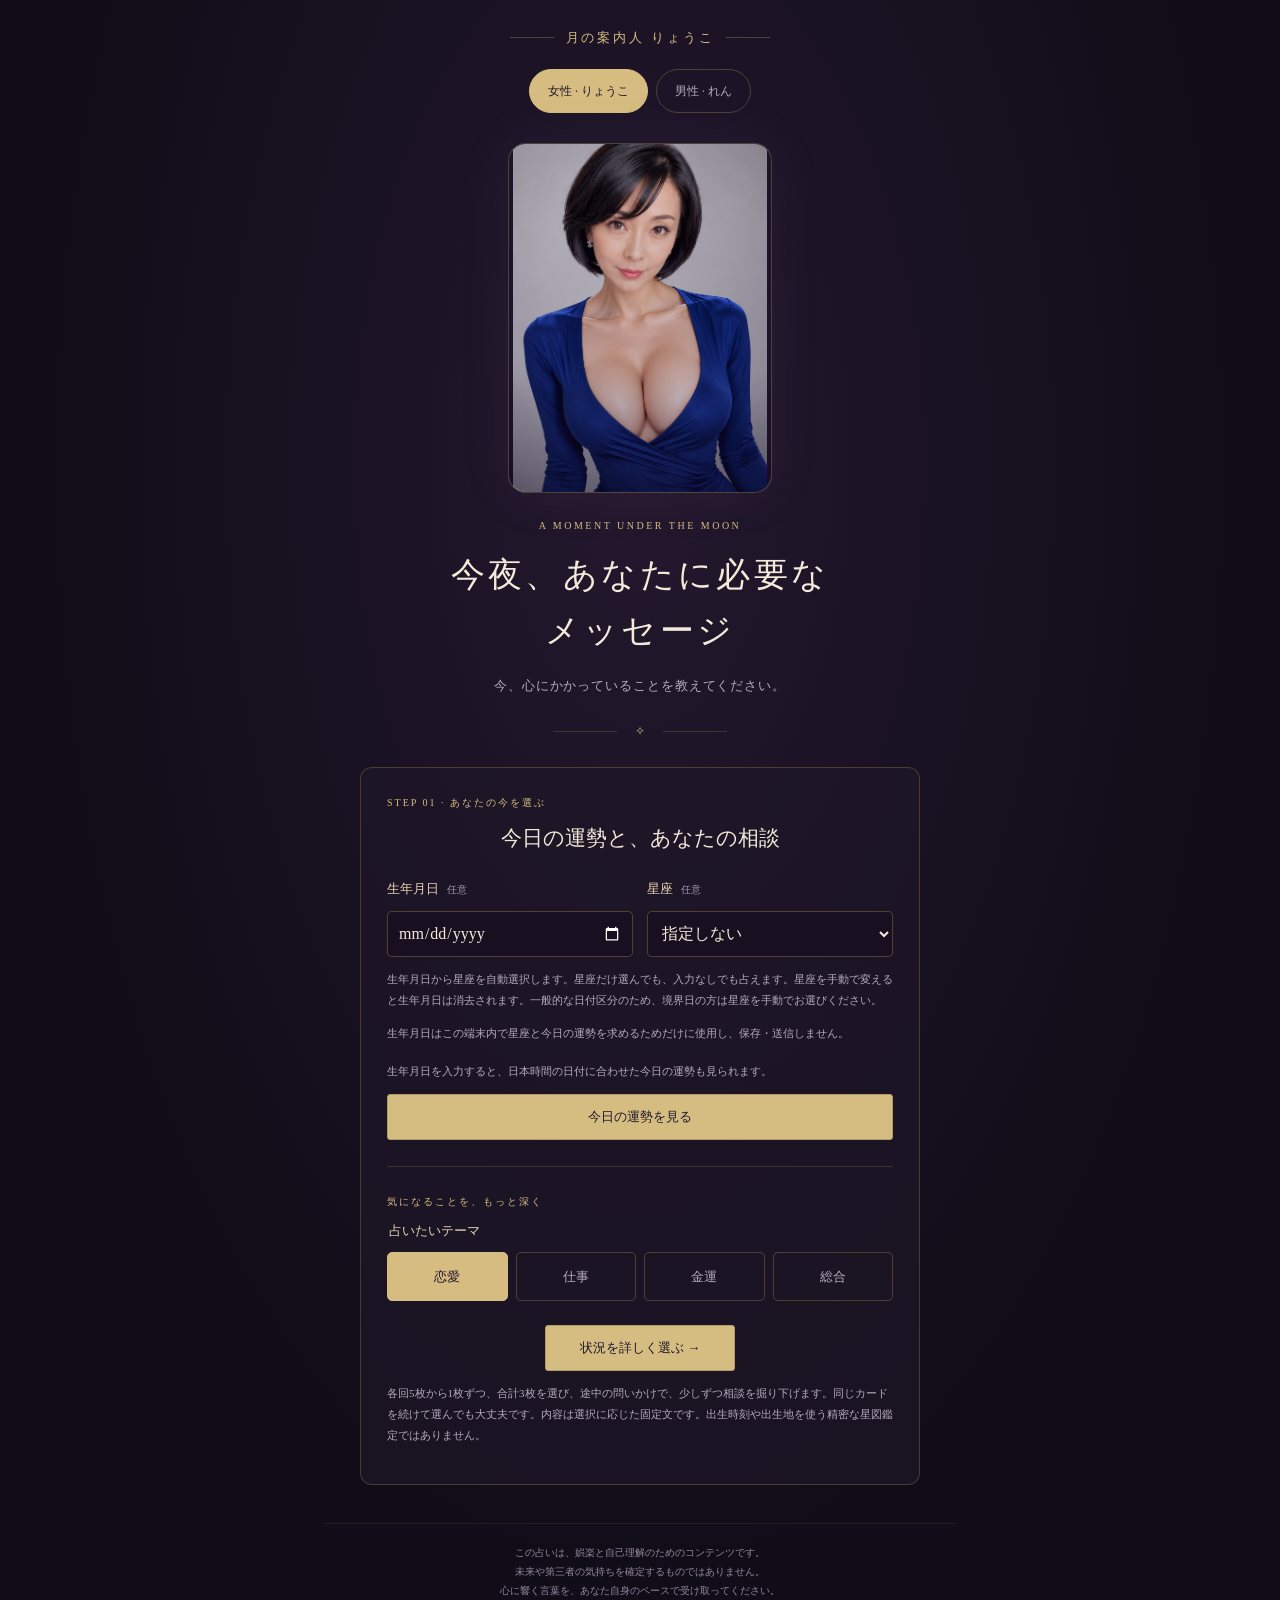
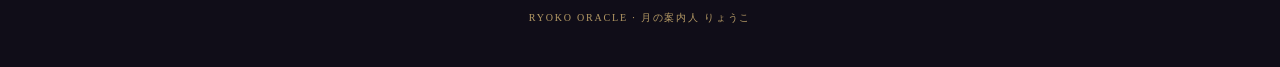
==== commit 4166598a: "Add illustrated five-card choices and birthday-based daily readings" ====
--- a/index.html
+++ b/index.html
@@ -17,6 +17,24 @@
 .guide-switch{display:flex;justify-content:center;gap:8px;margin:20px auto 0;flex-wrap:wrap}.guide-switch button{border:1px solid #a68a535e;border-radius:30px;color:#b5aabd;background:transparent;padding:9px 18px;min-height:44px;font-size:12px}.guide-switch button[aria-pressed="true"]{background:#d6bc80;color:#21182b;border-color:#d6bc80}
 
 :root{color-scheme:dark;--gold:#d6bc80;--muted:#b5aabd;--ink:#f3eada}*{box-sizing:border-box}body{margin:0;background:#100d18;color:var(--ink);font-family:"Yu Mincho","Hiragino Mincho ProN",serif;line-height:1.8;background-image:radial-gradient(ellipse at 50% 28%,#37234480,transparent 65%)}button{font:inherit;cursor:pointer}button:focus-visible{outline:2px solid #f5dba0;outline-offset:6px}[hidden]{display:none!important}.shell{max-width:1000px;margin:auto;padding:26px 24px 32px;text-align:center}.brand{display:flex;align-items:center;justify-content:center;gap:12px;color:var(--gold);font-size:13px;letter-spacing:.22em}.brand:before,.brand:after{content:"";height:1px;width:44px;background:#b79b5855}.portrait{position:relative;width:264px;height:350px;margin:30px auto 24px;border-radius:18px;border:1px solid #a58a575e;overflow:hidden;background:radial-gradient(ellipse at 50% 35%,#66517b55,transparent 70%),#1c142a;box-shadow:0 0 55px #a278c315}.portrait img{width:100%;height:100%;object-fit:contain;display:block}.placeholder{height:100%;display:flex;flex-direction:column;align-items:center;justify-content:center;gap:14px;color:var(--gold)}.moon{font-size:76px;line-height:1;text-shadow:0 0 28px #d6bc8055}.placeholder small{font-size:10px;letter-spacing:.2em;color:#b6a6c3}.eyebrow{color:var(--gold);letter-spacing:.25em;font-size:10px;margin:0 0 12px}h1{font-size:clamp(23px,4.4vw,34px);font-weight:400;letter-spacing:.1em;line-height:1.65;margin:0 0 14px}.intro{color:var(--muted);font-size:13px;letter-spacing:.07em;margin:0}.divider{color:var(--gold);font-size:12px;margin:24px 0;display:flex;justify-content:center;align-items:center;gap:18px}.divider:before,.divider:after{content:"";width:64px;height:1px;background:#aa90513d}.cards{display:grid;grid-template-columns:repeat(3,minmax(0,1fr));gap:20px;max-width:630px;margin:0 auto}.card{border:1px solid #b69a5c73;background:linear-gradient(145deg,#352341,#1a1426 70%);color:var(--gold);border-radius:70px 70px 6px 6px;padding:12px;min-width:0;aspect-ratio: .7;position:relative;transition:transform .25s,box-shadow .25s,border-color .25s}.card:before{content:"";position:absolute;inset:7px;border:1px solid #a68a5340;border-radius:64px 64px 3px 3px;pointer-events:none}.card:hover{transform:translateY(-5px);border-color:var(--gold);box-shadow:0 12px 32px #0005,0 0 22px #c6a06618}.card-inner{height:100%;display:flex;flex-direction:column;align-items:center;justify-content:center}.card svg{width:64px;height:76px;max-width:75%;fill:none;stroke:currentColor;stroke-width:1.15}.letter{font-size:19px;letter-spacing:.14em;margin-top:18px}.motif{font-size:10px;color:#b7a9c3;letter-spacing:.15em}.hint{font-size:11px;color:#95879f;margin:20px 0 0;letter-spacing:.1em}.result{max-width:560px;margin:0 auto;border:1px solid #ae925351;border-radius:8px;background:linear-gradient(145deg,#2b2037b0,#191321);padding:28px 30px}.result-label{color:var(--gold);font-size:12px;letter-spacing:.18em;margin:0 0 12px}.result h2{font-size:24px;font-weight:400;margin:0 0 18px;color:#e7d1a0}.reading{text-align:left;font-size:15px;line-height:2.25;letter-spacing:.06em;margin:0}.actions{display:flex;justify-content:center;gap:12px;flex-wrap:wrap;margin-top:26px}.action{border:1px solid #b49a66;border-radius:3px;padding:10px 22px;background:#d5bc80;color:#21182b;font-size:13px;min-height:44px}.action.secondary{background:transparent;color:var(--gold);border-color:#a68a535e}.action:hover{filter:brightness(1.12)}footer{border-top:1px solid #b3975d22;max-width:630px;margin:38px auto 0;padding-top:19px}footer p{color:#95879f;font-size:10px;line-height:1.9;margin:0 0 8px}footer .signature{color:#b59a65;letter-spacing:.18em;font-size:10px}noscript p{color:var(--gold)}@media(max-width:480px){.shell{padding:22px 20px 24px}.portrait{width:236px;height:314px;margin:25px auto 22px}.moon{font-size:60px}.placeholder small{font-size:8px}h1{font-size:23px;letter-spacing:.045em}.intro{font-size:12px}.cards{gap:10px}.card{padding:9px;aspect-ratio:.59;border-radius:55px 55px 5px 5px}.card:before{inset:5px;border-radius:50px 50px 3px 3px}.card svg{width:44px;height:58px}.letter{margin-top:12px;font-size:17px}.motif{font-size:9px;letter-spacing:.05em}.divider{margin:22px 0}.result{padding:24px 22px}.result h2{font-size:21px}.reading{font-size:14px}.actions{gap:10px}.action{padding:10px 16px}footer{margin-top:30px}}@media(prefers-reduced-motion:reduce){.card{transition:none}}
+
+/* Five richly illustrated cards. On small screens, three above and two centered below. */
+.cards{grid-template-columns:repeat(5,minmax(0,1fr));gap:16px;max-width:870px;padding:8px 0 10px}
+.card{isolation:isolate;aspect-ratio:.61;padding:0;overflow:hidden;border-radius:12px;border:1px solid #cfb576b0;background:radial-gradient(ellipse at 50% 30%,#79539c,#201329 75%);box-shadow:0 8px 24px #0006,inset 0 0 0 3px #1a1020;transition:transform .25s,box-shadow .25s,border-color .25s}
+.card:before{inset:5px;border:1px solid #f0d49b85;border-radius:8px;z-index:3;pointer-events:none}
+.card:after{content:"";position:absolute;inset:0;z-index:1;background:linear-gradient(180deg,#0805110a 30%,#10091922 48%,#100919e8 85%);pointer-events:none}
+.card-art{opacity:0;position:absolute;inset:0;width:100%;height:100%;object-fit:cover;object-position:center;z-index:0}
+.card-fallback{position:absolute;inset:0;display:grid;place-items:center;padding-bottom:35px;background:radial-gradient(circle at 50% 35%,#d2aa6030,transparent 48%)}
+.card-fallback svg{width:62%;height:55%;max-width:none;fill:none;stroke:#edce8e;stroke-width:1.2;filter:drop-shadow(0 0 12px #d6bc80aa)}
+.card.has-art .card-art{opacity:1}.card.has-art .card-fallback{visibility:hidden}.card-star{background-color:#122c41}.card-key{background-color:#40215a}.card-rose{background:radial-gradient(ellipse at 50% 30%,#9a3b66,#250f26 75%)}.card-mirror{background:radial-gradient(ellipse at 50% 30%,#285d62,#101e27 75%)}
+.card-ornament{position:absolute;top:10px;left:0;right:0;z-index:2;color:#ffe6b1;text-shadow:0 0 10px #c99c57;font-size:13px;line-height:1.2}
+.card-caption{position:absolute;bottom:14px;left:8px;right:8px;z-index:2;display:flex;flex-direction:column;align-items:center;text-shadow:0 2px 7px #000}
+.card-caption .letter{font-size:12px;letter-spacing:.22em;margin:0 0 3px;color:#ead3a0;line-height:1.4}.card-caption .motif{font-size:20px;letter-spacing:.16em;color:#f6e6c6;line-height:1.5}.card-english{font-size:8px;letter-spacing:.2em;color:#cdbb98;margin-top:3px;line-height:1.3}
+@media(hover:hover) and (pointer:fine){.card:hover{transform:translateY(-8px);border-color:#ffe2a7;box-shadow:0 16px 35px #0008,0 0 22px #d6bc8033}}
+@media(max-width:600px){.cards{grid-template-columns:repeat(6,minmax(0,1fr));gap:12px 10px;max-width:410px}.card{grid-column:span 2;aspect-ratio:.61;border-radius:10px}.card:nth-child(4){grid-column:2 / span 2}.card:nth-child(5){grid-column:4 / span 2}.card:before{inset:4px;border-radius:6px}.card-caption{bottom:11px}.card-caption .motif{font-size:19px}.card-caption .letter{font-size:10px}.card-english{font-size:7px}.card-ornament{top:9px;font-size:11px}}
+@media(prefers-reduced-motion:reduce){.card{transition:none}}
+
+.daily-entry{margin:18px 0 0}.daily-entry .action{width:100%}.daily-result{margin:24px 0;padding:22px 18px;border:1px solid #c9aa6680;border-radius:10px;background:radial-gradient(ellipse at top,#6c427331,transparent 70%),#191321;overflow-wrap:anywhere}.daily-result time{font-size:12px;color:#c3b39a}.daily-result h3{font-size:22px;font-weight:400;line-height:1.7;color:#e8c98c;margin:14px 0}.daily-result>p:not(.step-label):not(.form-note){font-size:14px;line-height:2}.daily-details{margin:22px 0;font-size:13px;line-height:2}.daily-details dt{color:#dfc080;margin:16px 0 5px}.daily-details dd{margin:0;color:#d5cbdc}.daily-lucky{border-top:1px solid #b3975d33;padding-top:6px}.daily-lucky p{font-size:11px;color:#b6a8c1;margin:14px 0}.daily-lucky span{display:block;font-size:14px;color:#e8d4ac;margin-top:4px}.deep-entry{border-top:1px solid #a68a5340;padding-top:26px;margin-top:26px}#daily-title:focus{outline:none}
 </style>
 </head>
 <body data-guide="ryoko">
@@ -36,19 +54,29 @@
 <div class="divider" aria-hidden="true">✧</div>
 <form id="reading-setup" class="reading-setup" autocomplete="off">
 <p class="step-label">STEP 01 · あなたの今を選ぶ</p>
-<h2 id="setup-heading" tabindex="-1">今夜、何を占いましょうか</h2>
-<fieldset><legend>占いたいテーマ</legend><div class="theme-options">
+<h2 id="setup-heading" tabindex="-1">今日の運勢と、あなたの相談</h2>
+
+<div class="profile-grid"><div><label class="field-label" for="birthday">生年月日<span class="optional">任意</span></label><input type="date" id="birthday" aria-describedby="profile-note privacy-note"></div>
+<div><label class="field-label" for="zodiac">星座<span class="optional">任意</span></label><select id="zodiac" aria-describedby="profile-note"><option value="">指定しない</option></select></div></div>
+<p id="profile-note" class="form-note">生年月日から星座を自動選択します。星座だけ選んでも、入力なしでも占えます。星座を手動で変えると生年月日は消去されます。一般的な日付区分のため、境界日の方は星座を手動でお選びください。</p>
+<p id="privacy-note" class="form-note">生年月日はこの端末内で星座と今日の運勢を求めるためだけに使用し、保存・送信しません。</p>
+<div class="daily-entry"><p class="form-note">生年月日を入力すると、日本時間の日付に合わせた今日の運勢も見られます。</p><button class="action" id="show-daily" type="button">今日の運勢を見る</button><p class="form-note" id="daily-status" role="status" aria-live="polite"></p></div>
+<section id="daily-result" class="daily-result" aria-labelledby="daily-title" hidden>
+<p class="step-label">YOUR DAILY MESSAGE</p><time id="daily-date"></time>
+<h3 id="daily-title" tabindex="-1"></h3>
+<p id="daily-overall"></p>
+<dl class="daily-details"><dt>恋愛</dt><dd id="daily-love"></dd><dt>仕事</dt><dd id="daily-work"></dd><dt>金運</dt><dd id="daily-money"></dd></dl>
+<div class="daily-lucky"><p>ラッキーカラー<span id="daily-color"></span></p><p>今日の小さな行動<span id="daily-action"></span></p></div>
+<p class="form-note">日本時間の午前0時に切り替わります。生年月日と日付に応じた固定文の組み合わせで、未来を保証するものではありません。</p>
+</section>
+<div class="deep-entry"><p class="step-label">気になることを、もっと深く</p><fieldset><legend>占いたいテーマ</legend><div class="theme-options">
 <label class="theme-option"><input type="radio" name="theme" value="love" checked><span>恋愛</span></label>
 <label class="theme-option"><input type="radio" name="theme" value="work"><span>仕事</span></label>
 <label class="theme-option"><input type="radio" name="theme" value="money"><span>金運</span></label>
 <label class="theme-option"><input type="radio" name="theme" value="general"><span>総合</span></label>
-</div></fieldset>
-<div class="profile-grid"><div><label class="field-label" for="birthday">生年月日<span class="optional">任意</span></label><input type="date" id="birthday" aria-describedby="profile-note privacy-note"></div>
-<div><label class="field-label" for="zodiac">星座<span class="optional">任意</span></label><select id="zodiac" aria-describedby="profile-note"><option value="">指定しない</option></select></div></div>
-<p id="profile-note" class="form-note">生年月日から星座を自動選択します。星座だけ選んでも、入力なしでも占えます。星座を手動で変えると生年月日は消去されます。一般的な日付区分のため、境界日の方は星座を手動でお選びください。</p>
-<p id="privacy-note" class="form-note">生年月日はこの端末内で星座を求めるためだけに使用し、保存・送信しません。</p>
+</div></fieldset></div>
 <button class="action start-reading" type="submit">状況を詳しく選ぶ <span aria-hidden="true">→</span></button>
-<p class="form-note">3枚のカードと途中の問いかけで、少しずつ相談を掘り下げます。同じカードを続けて選んでも大丈夫です。内容は選択に応じた固定文です。出生時刻や出生地を使う精密な星図鑑定ではありません。</p>
+<p class="form-note">各回5枚から1枚ずつ、合計3枚を選び、途中の問いかけで、少しずつ相談を掘り下げます。同じカードを続けて選んでも大丈夫です。内容は選択に応じた固定文です。出生時刻や出生地を使う精密な星図鑑定ではありません。</p>
 </form>
 <form id="reading-details" class="reading-setup" autocomplete="off" hidden>
 <p class="step-label">STEP 02 · 悩みをもう少し深く</p>
@@ -61,17 +89,44 @@
 <button type="button" class="change-settings" id="details-back">テーマ・星座の選択に戻る</button>
 </form>
 <ol class="journey-progress" id="journey-progress" aria-label="3枚のリーディングの進行状況" hidden><li>1 · 今のあなた</li><li>2 · 気持ちの奥</li><li>3 · 次の一歩</li></ol>
-<section id="selection" aria-label="3枚のカードから選ぶ" hidden>
+<section id="selection" aria-label="5枚のカードから1枚を選ぶ" hidden>
 <p class="step-label" id="card-stage-label">3枚のリーディング · 1 / 3</p>
 <h2 class="selection-heading" id="selection-heading" tabindex="-1">あなたが惹かれる一枚は？</h2>
 <p class="selection-context" id="selection-context"></p>
 <p class="selection-perspective" id="selection-perspective"></p>
 <div class="cards">
-<button class="card" type="button" data-card="A" aria-label="カードA、月を選ぶ"><span class="card-inner"><svg viewBox="0 0 64 76" aria-hidden="true"><path d="M44 12a26 26 0 1 0 9 43A27 27 0 0 1 44 12Z"/><path d="m48 23 2 5 5 2-5 2-2 5-2-5-5-2 5-2Z"/><circle cx="20" cy="62" r="1"/></svg><span class="letter">A</span><span class="motif">月 — MOON</span></span></button>
-<button class="card" type="button" data-card="B" aria-label="カードB、星を選ぶ"><span class="card-inner"><svg viewBox="0 0 64 76" aria-hidden="true"><path d="m32 10 6 20 20 8-20 7-6 21-6-21-20-7 20-8Z"/><path d="m32 23 3 12 10 3-10 3-3 12-3-12-10-3 10-3Z"/><path d="M9 14v8M5 18h8M52 55v8M48 59h8"/></svg><span class="letter">B</span><span class="motif">星 — STAR</span></span></button>
-<button class="card" type="button" data-card="C" aria-label="カードC、鍵を選ぶ"><span class="card-inner"><svg viewBox="0 0 64 76" aria-hidden="true"><circle cx="32" cy="23" r="13"/><circle cx="32" cy="23" r="6"/><path d="M29 36v29h6V54h10v-7H35V36M25 65h14"/><path d="M9 39v6M6 42h6M51 14v6M48 17h6"/></svg><span class="letter">C</span><span class="motif">鍵 — KEY</span></span></button>
+<button class="card card-moon" type="button" data-card="A" aria-label="カードA、月を選ぶ">
+<img class="card-art" src="assets/card-moon.webp" alt="" decoding="async" loading="lazy">
+<span class="card-fallback" aria-hidden="true"><svg viewBox="0 0 64 76"><path d="M43 13a25 25 0 1 0 9 43A26 26 0 0 1 43 13Z"/><path d="m48 24 2 5 5 2-5 2-2 5-2-5-5-2 5-2Z"/></svg></span>
+<span class="card-ornament" aria-hidden="true">✦</span>
+<span class="card-caption"><span class="letter">A</span><span class="motif">月</span><span class="card-english">MOON</span></span>
+</button>
+<button class="card card-star" type="button" data-card="B" aria-label="カードB、星を選ぶ">
+<img class="card-art" src="assets/card-star.webp" alt="" decoding="async" loading="lazy">
+<span class="card-fallback" aria-hidden="true"><svg viewBox="0 0 64 76"><path d="m32 10 6 20 20 8-20 7-6 21-6-21-20-7 20-8Z"/><path d="m32 23 3 12 10 3-10 3-3 12-3-12-10-3 10-3Z"/></svg></span>
+<span class="card-ornament" aria-hidden="true">✦</span>
+<span class="card-caption"><span class="letter">B</span><span class="motif">星</span><span class="card-english">STAR</span></span>
+</button>
+<button class="card card-key" type="button" data-card="C" aria-label="カードC、鍵を選ぶ">
+<img class="card-art" src="assets/card-key.webp" alt="" decoding="async" loading="lazy">
+<span class="card-fallback" aria-hidden="true"><svg viewBox="0 0 64 76"><circle cx="32" cy="23" r="13"/><circle cx="32" cy="23" r="6"/><path d="M29 36v29h6V54h10v-7H35V36M25 65h14"/></svg></span>
+<span class="card-ornament" aria-hidden="true">✦</span>
+<span class="card-caption"><span class="letter">C</span><span class="motif">鍵</span><span class="card-english">KEY</span></span>
+</button>
+<button class="card card-rose" type="button" data-card="D" aria-label="カードD、薔薇を選ぶ">
+<img class="card-art" src="assets/card-rose.webp" alt="" decoding="async" loading="lazy">
+<span class="card-fallback" aria-hidden="true"><svg viewBox="0 0 64 76"><path d="M32 38C10 38 9 18 24 17c1-12 17-12 19 0 15 0 15 20-11 21Zm0 0v28m0-15C19 39 16 48 20 52c4 4 9 4 12 3m0 4c12-16 21-12 16-5-4 6-11 8-16 8"/><path d="M23 21c0 13 18 15 19-1m-14-4c-2 10 8 12 11 4"/></svg></span>
+<span class="card-ornament" aria-hidden="true">✦</span>
+<span class="card-caption"><span class="letter">D</span><span class="motif">薔薇</span><span class="card-english">ROSE</span></span>
+</button>
+<button class="card card-mirror" type="button" data-card="E" aria-label="カードE、鏡を選ぶ">
+<img class="card-art" src="assets/card-mirror.webp" alt="" decoding="async" loading="lazy">
+<span class="card-fallback" aria-hidden="true"><svg viewBox="0 0 64 76"><ellipse cx="32" cy="27" rx="19" ry="23"/><ellipse cx="32" cy="27" rx="14" ry="18"/><path d="M28 50v19h8V50M25 69h14m-16-43 13-13m-9 26 14-14"/></svg></span>
+<span class="card-ornament" aria-hidden="true">✦</span>
+<span class="card-caption"><span class="letter">E</span><span class="motif">鏡</span><span class="card-english">MIRROR</span></span>
+</button>
 </div>
-<p class="hint">正解はありません。あなたの直感を大切に。</p>
+<p class="hint">5枚の中から、今いちばん心が惹かれるものを。</p>
 <button type="button" class="change-settings" id="card-back" hidden>前の読み解きに戻る</button>
 <button type="button" class="change-settings" id="change-settings">状況・知りたいことを変更する</button>
 </section>
@@ -95,7 +150,7 @@
 'use strict';
 // テーマ・カード・星座の組み合わせで固定文を表示。生年月日は送信・保存しない。
 const themes = {love:'恋愛',work:'仕事',money:'金運',general:'総合'};
-const motifs = {A:'月',B:'星',C:'鍵'};
+const motifs = {A:'月',B:'星',C:'鍵',D:'薔薇',E:'鏡'};
 const readings = {
 love:{
  A:['本音を、静かな場所で見つめる',
@@ -154,6 +209,50 @@
  '後回しにしていたことをひとつ選び、五分でできる最初の動作に分けてみましょう。調べる言葉をメモする、道具を机に出す、相談したいことを一行書く。終わったら、次まで続けるかは改めて決めてよいのです。他人の速さを基準にせず、自分が納得できる小さな選択を重ねることを、今夜の提案として受け取ってください。']
 }
 };
+const extraReadings={
+ love:{
+  D:['優しさを、自分にも向けて',
+   '薔薇のカードは、誰かを大切にする気持ちと、自分をいたわる気持ちの両方を象徴しています。相手が喜ぶことばかり考えて、あなたの願いが小さくなっていませんか。愛情を示すことと、無理な頼みを引き受けることは分けて考えてよいのです。心地よく差し出せる優しさの範囲を見つめてみましょう。',
+   '尽くした分だけ同じ形で返ってきてほしいと感じることはありませんか。その願いを責めずに、どんな言葉や行動があると安心するのか具体的にしてみましょう。相手に求めることと、自分で満たせることを分けると、関係のすべてを相手の反応に預けずに済む場合があります。自分の楽しみや休息も大切にしてください。',
+   '今夜は「してあげたいこと」と「してもらえると嬉しいこと」を一つずつ書いてみましょう。どちらも小さなことで構いません。伝えるなら、見返りを試す言葉ではなく、あなたの希望として短く。まだ伝えにくいときは、自分のために心地よい時間を一つ用意してみてください。優しさを一方通行にしない工夫を探しましょう。'],
+  E:['映っているのは、事実と願い',
+   '鏡のカードは、相手を見つめるまなざしの中に、自分の願いや不安も映っていると気づくための象徴です。同じ短い返事でも、気分によって違って感じることがあります。受け取った言葉と、そこから想像した意味をいったん分けてみましょう。カードが相手の本心を明かすわけではありません。',
+   '「きっとこう思われている」と決めたくなるときは、その根拠となる出来事と、別の見方ができる可能性を並べてみてください。一方で、繰り返される不快な行動まで気のせいにする必要はありません。あなたがどう扱われているかと、その関係で安心できるかを、どちらも確かめることが大切です。',
+   '気になるやり取りを一つだけ思い出し、「実際の言葉」「私の解釈」「確かめたいこと」に分けて書いてみましょう。必要なら、相手を試す聞き方ではなく、分からなかった点をそのまま質問する方法もあります。今日、結論が出なくても構いません。自分の解釈に気づけたことを、次に考える材料にしてください。']
+ },
+ work:{
+  D:['一人で咲こうと、しすぎないで',
+   '薔薇のカードは、成果を支える関係や環境へ目を向ける象徴です。一人でやり切ることだけを、仕事の価値にしていませんか。相談する、作業を分ける、助けてもらった点を伝える。そうした関わりも、仕事を続けるための力になります。今のあなたが頼れそうな人や仕組みを思い出してみましょう。',
+   '周囲に気を配る人ほど、頼まれる仕事が増えても断りにくいことがあります。役に立てることと、引き受ける余力があることは別です。協力したい気持ちはそのままに、期限や優先順位を相談できるか考えてみてください。助けを求めることと、役割を放棄することを同じにしなくてよいのです。',
+   '明日、一つだけ誰かに確認できることをメモしてみましょう。「この順番で進めてよいか」「どこまで仕上げれば十分か」といった具体的な問いが入口になります。協力してもらえたら、何が助かったかも一言にしてみてください。頑張る量を増やす以外にも、働きやすさを整える方法を探してみましょう。'],
+  E:['期待と事実を、分けて見る',
+   '鏡のカードは、仕事に対する評価や思い込みを確かめ直す象徴です。周りが求めている完成度と、あなたが自分に課している基準は同じでしょうか。「ここまでしなければ」と感じるとき、その条件が実際に示されたものかを振り返ってみてください。想像の期待を一人で背負っている場合もあります。',
+   'うまくいかなかった仕事を、能力全体の評価に広げていないかも見てみましょう。準備の時間、説明の分かりやすさ、必要な情報の有無など、結果に影響した条件を分けて考える余地があります。よかった点も同じ細かさで拾うと、次に再現したい工夫と、相談したい問題を見つけやすくなります。',
+   '最近の仕事を一件選び、実際に求められたこと、自分で上乗せしたこと、次回確認したいことを一行ずつ書いてみてください。不明な基準があれば、次の作業前に質問する準備を。自分を厳しく採点するためでなく、事実に基づいて仕事の進め方を調整する時間にしてみましょう。']
+ },
+ money:{
+  D:['満たされる使い方を、育てる',
+   '薔薇のカードは、金額だけでは測れない暮らしの満足へ目を向ける象徴です。お金を使うことをすべて悪いことにすると、楽しみも息苦しくなるかもしれません。生活を守る支出を確かめたうえで、何に使うと心地よさが続くのかを振り返ってみましょう。無理なく続けられる範囲を大切にしてください。',
+   '人に喜んでほしくて使うお金と、自分が楽しむためのお金は、どちらもあってよいものです。ただ、断りづらさや見栄が支出を増やしていないかは確認してみましょう。気持ちを伝える方法は、買い物や贈り物だけではありません。金額を増やす以外にできることも並べて考えてみてください。',
+   '最近の支出から「使ってよかった」と感じるものを一つ選び、理由を書いてみましょう。その理由を、これからの買い物の基準にしてみてください。誰かへの支出なら、自分の予算も守れているかを一緒に確認します。お金が増える予告ではなく、納得できる使い方を育てるヒントとして受け取ってください。'],
+  E:['見える数字から、安心をつくる',
+   '鏡のカードは、お金についての印象と、実際の数字を照らし合わせる象徴です。「使いすぎた気がする」「何となく足りない」と感じるとき、まず一つだけ数字を確かめてみませんか。全体を一度に把握しなくても構いません。分かっていることと、まだ分からないことを分けるところから始められます。',
+   '他人の収入や暮らしの一部分を見ると、自分だけ遅れているように感じることもあります。でも、その人の支出や事情まで分かるわけではありません。比較するなら、過去の自分の収支や納得感を手がかりに。金融商品や契約を考える場合は、印象的な宣伝より正式な条件やリスクを確認してください。',
+   '次の支払日、利用していない契約、今月の予算のいずれかを一つだけ確認してみましょう。分からない項目は、推測で埋めず「調べたいこと」としてメモします。占いを理由に投資や借入を決めず、実際の数字と契約条件から判断する余地を残してください。見通しを一つ増やすことを今夜の小さな行動にしましょう。']
+ },
+ general:{
+  D:['あなたの心にも、水をあげる',
+   '薔薇のカードは、日々をこなすだけでなく、自分をいたわる余白を育てる象徴です。誰かのためには時間を使えても、自分の喜びは後回しになっていませんか。立派な趣味や成果になることでなくても構いません。好きな香り、温かい飲み物、静かな音楽など、小さく心が緩むものを思い出してみましょう。',
+   '人とつながる時間と、一人で整える時間の釣り合いも見てみてください。孤独に感じるから予定を増やす、疲れるからすべて避けるという二択にしなくてよいのです。短い会話だけする、安心できる人に近況を伝えるなど、今の余力で心地よい関わり方を探せるかもしれません。',
+   '明日、自分のためだけに十分使えるなら何をしたいか、一つ決めてみましょう。買い物や特別な準備が必要ないものからでも十分です。終わった後に少し楽になったか、逆に疲れたかを確かめてみてください。何が自分を支えるかを知ることも、これからの選択を助ける小さな積み重ねになります。'],
+  E:['いつもの自分を、別の角度から',
+   '鏡のカードは、自分について決めつけている言葉を、少し離れて見つめ直す象徴です。「私はいつもこうだから」と考えると、試せることまで狭く感じる場合があります。その言葉は、今もすべての場面に当てはまるでしょうか。うまくできた小さな例や、以前と変わったところも探してみてください。',
+   '人から期待される自分と、実際に心地よい自分が違っていても構いません。得意だから好きとは限らず、苦手だから避けたいとも限りません。役割や評価から少し離れて、興味があることと負担になることを別々に並べてみると、今のあなたに合う選び方を考えやすくなるかもしれません。',
+   '自分に向けてよく使う言葉を一つ書き、それと違う経験が一度もなかったか思い出してみましょう。大きな成功でなくて大丈夫です。次に、今の自分が試せそうなことを一つ添えてみてください。性格を変える約束ではなく、自分を見る角度を増やすための小さなメモにしてみましょう。']
+ }
+};
+for(const theme of Object.keys(extraReadings))Object.assign(readings[theme],extraReadings[theme]);
+
 const zodiacNames=['やぎ座','みずがめ座','うお座','おひつじ座','おうし座','ふたご座','かに座','しし座','おとめ座','てんびん座','さそり座','いて座'];
 const zodiacHints=[
  '積み重ねを象徴するやぎ座。今回のテーマでも、すぐに結果を求めるより、無理なく続けられる形を考える視点を添えてみてください。',
@@ -176,7 +275,7 @@
 const title=document.getElementById('result-title');
 const birth=document.getElementById('birthday');
 const zodiac=document.getElementById('zodiac');
-const now=new Date();birth.max=`${now.getFullYear()}-${String(now.getMonth()+1).padStart(2,'0')}-${String(now.getDate()).padStart(2,'0')}`;
+birth.max=tokyoDay();
 zodiacNames.forEach((name,index)=>zodiac.add(new Option(name,String(index))));
 // 太陽星座の一般的な日付区分。出生時刻・出生地を用いるホロスコープ計算ではない。
 function zodiacFromDate(value){
@@ -246,6 +345,8 @@
  general:[{label:'気になっていたことを、小さく試したい',text:'準備が少なく、五分程度で試せることを一つ選んでみましょう。続ける約束を先にせず、実際にしてみて楽しいか、疲れるかを、その後に確かめるだけでも構いません。',question:'今週、自分の暮らしを崩さずに一度だけ試せることは何でしょうか。'}, {label:'自分の望みや、必要な情報を整理したい',text:'やりたいこと、やった方がよいと思うこと、人に期待されていることを別々に書いてみましょう。自分の言葉が見つからないときは、今は避けたいことから考えても大丈夫です。',question:'他人の期待をいったん脇に置くと、残しておきたい希望は何でしょうか。'}, {label:'予定を減らして、心と体を休めたい',text:'急がなくてもよい予定を一つ見つけ、空いた時間を埋めずに過ごしてみましょう。自分で減らしにくい負担は、頼れる人に話すことも選択肢です。休んだ後の気持ちを見て、次を考えてよいのです。',question:'何を一つ減らせると、明日の自分が少し楽になりそうですか。'}]
 };
 const cardAdvice={A:'月の一枚は、急いで動く前に一晩置いて自分の気持ちを確かめる視点を添えています。気持ちが落ち着く時間を、予定の中に残してみましょう。',B:'星の一枚は、一人で完結させず、頼れる情報や小さな楽しみを探す視点を添えています。誰かの経験を聞く場合も、それをそのままあなたの正解にしなくて構いません。',C:'鍵の一枚は、自分で選べる小さな範囲を明らかにする視点を添えています。使う時間や負担の上限、いったんやめる目安も決めてから試してみましょう。'};
+cardAdvice.D='薔薇の一枚は、自分や周りを大切にしながら、無理なく育てられることを探す視点を添えています。優しさを示すことと、負担を引き受けすぎることを分けて考えてみましょう。';
+cardAdvice.E='鏡の一枚は、印象と事実を分け、いつもの見方を確かめ直す視点を添えています。気になることを一つ書き、別の見方や確かめられる情報がないか探してみましょう。';
 const detailForm=document.getElementById('reading-details');
 const journeyForm=document.getElementById('journey-response');
 let selectedSituation='',selectedPerspective='',detailsTheme='',detailsSituation='';
@@ -381,6 +482,81 @@
 document.getElementById('again').addEventListener('click',()=>reset(false));
 document.getElementById('home').addEventListener('click',()=>reset(true));
 document.getElementById('change-settings').addEventListener('click',showDetails);
+const dailyTexts={
+ titles:['小さな余白をつくる日','心地よい会話を大切にする日','身の回りを整える日','好奇心に耳を澄ませる日','自分の歩幅を確かめる日','感謝を言葉にする日','いつもの見方を変えてみる日','一つのことを丁寧に進める日'],
+ overall:[
+ '今日のヒントは、予定を埋めるより余白を残すこと。急がなくてよいことを一つ選び、今の気持ちに耳を澄ませてみてください。小さな休憩も、一日を整えるための選択になります。',
+ '今日のヒントは、やり取りの中の小さな温かさを見つけること。長い説明を用意するより、感謝や近況を短く伝えてみてもよいでしょう。相手の反応を急がず、自分の心地よさも大切に。',
+ '今日のヒントは、気になっていた場所を一つ整えること。机の上や予定表など、すぐ見渡せる範囲で十分です。すべてを片づけるより、一つ楽になったことに目を向けてみましょう。',
+ '今日のヒントは、気になることを小さく試すこと。うまくできるかを先に決めず、本を数ページ読む、知らない道を少し歩くなど、無理のない体験を選んでみてください。',
+ '今日のヒントは、人と比べる前に自分の余力を確かめること。できる量が昨日と違っても構いません。今の力で取り組めることを一つ選び、終わったところでひと息つきましょう。',
+ '今日のヒントは、普段は言いそびれる感謝を一つ言葉にすること。誰かに助けられたことだけでなく、自分が続けてきた小さな工夫にも目を向けてみてください。',
+ '今日のヒントは、思い込みに別の見方を添えること。「いつもこうだから」と思ったとき、例外だった場面を一つ探してみましょう。結論を変えなくても、考える余地を残してよいのです。',
+ '今日のヒントは、一度に全部を進めようとしないこと。今いちばん気になることを短い作業に分け、一つずつ確かめてみてください。途中まで進んだことも、そのまま数えて大丈夫です。'
+ ],
+ love:[
+ '恋愛では、自分が安心できる距離を確かめてみましょう。相手の短い返事だけで気持ちを決めつけず、実際の言葉と自分の想像を分ける時間を。',
+ '恋愛では、素直に共有できる話題を一つ。返事を試す質問より、最近よかったことを短く伝える方法もあります。相手のペースも大切にしてください。',
+ '恋愛では、してほしいことを具体的に考えてみましょう。「もっと大切に」より、どんな場面で何があると嬉しいかを言葉にすると整理しやすくなります。',
+ '恋愛では、自分の楽しみを後回しにしすぎないこと。誰かを思う時間と、自分のための時間を両方持てる関わり方を考えてみてください。',
+ '恋愛では、急いで答えを出さずに小さなやり取りを見てみましょう。約束を尊重し合えるか、自分らしく話せるかも関係を考える手がかりです。',
+ '恋愛では、感謝と希望を分けて伝える工夫を。「ありがとう」と「次はこうできると嬉しい」を、相手を責めずに一つずつ言葉にしてみましょう。'
+ ],
+ work:[
+ '仕事では、最初の十五分でできる作業を一つ決めてみてください。完成までの大きさではなく、取りかかりやすさを基準にする方法もあります。',
+ '仕事では、曖昧な依頼を一つだけ確認してみましょう。期限や必要な完成度が分かると、余計な上乗せをせずに進めやすくなる場合があります。',
+ '仕事では、自分でできることと相談が必要なことを分けてみてください。すべてを一人で抱えることだけが、責任を果たす方法ではありません。',
+ '仕事では、最近うまくいった工夫を一つ思い出してみましょう。何が役立ったかを短く残すと、次の仕事で再び使う手がかりになります。',
+ '仕事では、切り替えの時間を予定に入れてみてください。忙しさで休憩を消すより、短く区切って集中と回復の釣り合いを考えてみましょう。',
+ '仕事では、始める前に優先順位を見直してみましょう。急ぎに見えることと、今日進める必要があることが同じか、一度確かめてみてください。'
+ ],
+ money:[
+ '金運のヒントは、使っていない支出を一つ確認すること。すぐに解約を決めず、利用状況や条件を調べるところまででも十分です。',
+ '金運のヒントは、欲しいものを一晩置いて考えること。値段だけでなく、実際に使う場面と予算への影響を見てみてください。',
+ '金運のヒントは、払ってよかったものを一つ振り返ること。その理由を言葉にすると、これからのお金の使い方の基準になります。',
+ '金運のヒントは、次の支払日を一つ確認すること。曖昧な不安を数字と予定に分け、分からない項目は正式な案内で確かめましょう。',
+ '金運のヒントは、小さな楽しみをすべて削らないこと。生活を守る支出を確認したうえで、無理なく続く使い方を考えてみてください。',
+ '金運のヒントは、人の暮らしとの比較を少し休むこと。収入や利益の予告ではありません。判断は自分の収支と契約条件を基準にしてください。'
+ ],
+ colors:['シャンパンゴールド','深紫','ミッドナイトブルー','ローズベージュ','アイボリー','ボルドー','フォレストグリーン','シルバー'],
+ actions:['温かい飲み物で、ひと息つく','予定を一つだけ見直す','気になった言葉をメモする','机の上を一か所だけ整える','感謝を一言だけ伝える','五分間、窓の外や空を眺める','気になる本を数ページだけ読む','できたことを一つ書き留める']
+};
+function tokyoDay(date=new Date()){
+ const parts=Object.fromEntries(new Intl.DateTimeFormat('en-CA',{timeZone:'Asia/Tokyo',year:'numeric',month:'2-digit',day:'2-digit'}).formatToParts(date).map(p=>[p.type,p.value]));
+ return `${parts.year}-${parts.month}-${parts.day}`;
+}
+function dailyFortune(birthday,day){
+ let seed=2166136261;
+ for(const char of birthday)seed=Math.imul(seed^char.charCodeAt(0),16777619)>>>0;
+ const dayNumber=Math.floor(Date.parse(day+'T00:00:00Z')/86400000);
+ const pick=(list,shift)=>list[(dayNumber+(seed>>>shift))%list.length];
+ const index=(dayNumber+(seed>>>0))%dailyTexts.titles.length;
+ return {title:dailyTexts.titles[index],overall:dailyTexts.overall[index],love:pick(dailyTexts.love,3),work:pick(dailyTexts.work,8),money:pick(dailyTexts.money,14),color:pick(dailyTexts.colors,20),action:pick(dailyTexts.actions,24)};
+}
+const dailyPanel=document.getElementById('daily-result');
+const dailyStatus=document.getElementById('daily-status');
+let shownDailyDay='';
+function clearDaily(){dailyPanel.hidden=true;dailyStatus.textContent='';shownDailyDay='';}
+function renderDaily(automatic=false){
+ if(!birth.value||!birth.validity.valid){
+  clearDaily();dailyStatus.textContent=birth.value?'生年月日を確認してください。未来の日付では占えません。':'今日の運勢を見るには、生年月日を入力してください。カード占いは未入力でも進められます。';
+  if(!automatic)birth.focus();return;
+ }
+ const day=tokyoDay(),fortune=dailyFortune(birth.value,day);
+ document.getElementById('daily-title').textContent=fortune.title;
+ const dateLabel=document.getElementById('daily-date');dateLabel.dateTime=day;
+ dateLabel.textContent=new Intl.DateTimeFormat('ja-JP',{timeZone:'Asia/Tokyo',month:'long',day:'numeric',weekday:'long'}).format(new Date(day+'T00:00:00+09:00'))+' · 日本時間';
+ for(const field of ['overall','love','work','money','color','action'])document.getElementById('daily-'+field).textContent=fortune[field];
+ shownDailyDay=day;dailyPanel.hidden=false;dailyStatus.textContent=automatic?'日本時間の日付が変わったため、今日の運勢を更新しました。':'今日の運勢を表示しました。';
+ if(!automatic)document.getElementById('daily-title').focus();
+}
+document.getElementById('show-daily').addEventListener('click',()=>renderDaily());
+birth.addEventListener('input',clearDaily);zodiac.addEventListener('change',clearDaily);
+function refreshDailyIfNeeded(){birth.max=tokyoDay();if(!dailyPanel.hidden&&shownDailyDay!==tokyoDay())renderDaily(true);}
+setInterval(refreshDailyIfNeeded,60000);
+document.addEventListener('visibilitychange',()=>{if(!document.hidden)refreshDailyIfNeeded();});
+window.addEventListener('focus',refreshDailyIfNeeded);
+
 const portrait=document.getElementById('portrait');
 portrait.addEventListener('load',()=>{portrait.hidden=false;document.getElementById('placeholder').hidden=true;});
 portrait.addEventListener('error',()=>{portrait.hidden=true;document.getElementById('placeholder').hidden=false;});
@@ -400,6 +576,12 @@
 }
 document.querySelectorAll('button[data-guide]').forEach(button=>button.addEventListener('click',()=>selectGuide(button.dataset.guide)));
 // ブラウザがフォーム入力を復元する場合も、リロード時には初期状態から始める。
+document.querySelectorAll('.card-art').forEach(art=>{
+ const reveal=()=>{art.hidden=false;art.closest('.card').classList.add('has-art');};
+ art.addEventListener('load',reveal);
+ art.addEventListener('error',()=>{art.hidden=true;art.closest('.card').classList.remove('has-art');});
+ if(art.complete&&art.naturalWidth>0)reveal();
+});
 setup.reset();selectGuide('ryoko');
 </script>
 </body>
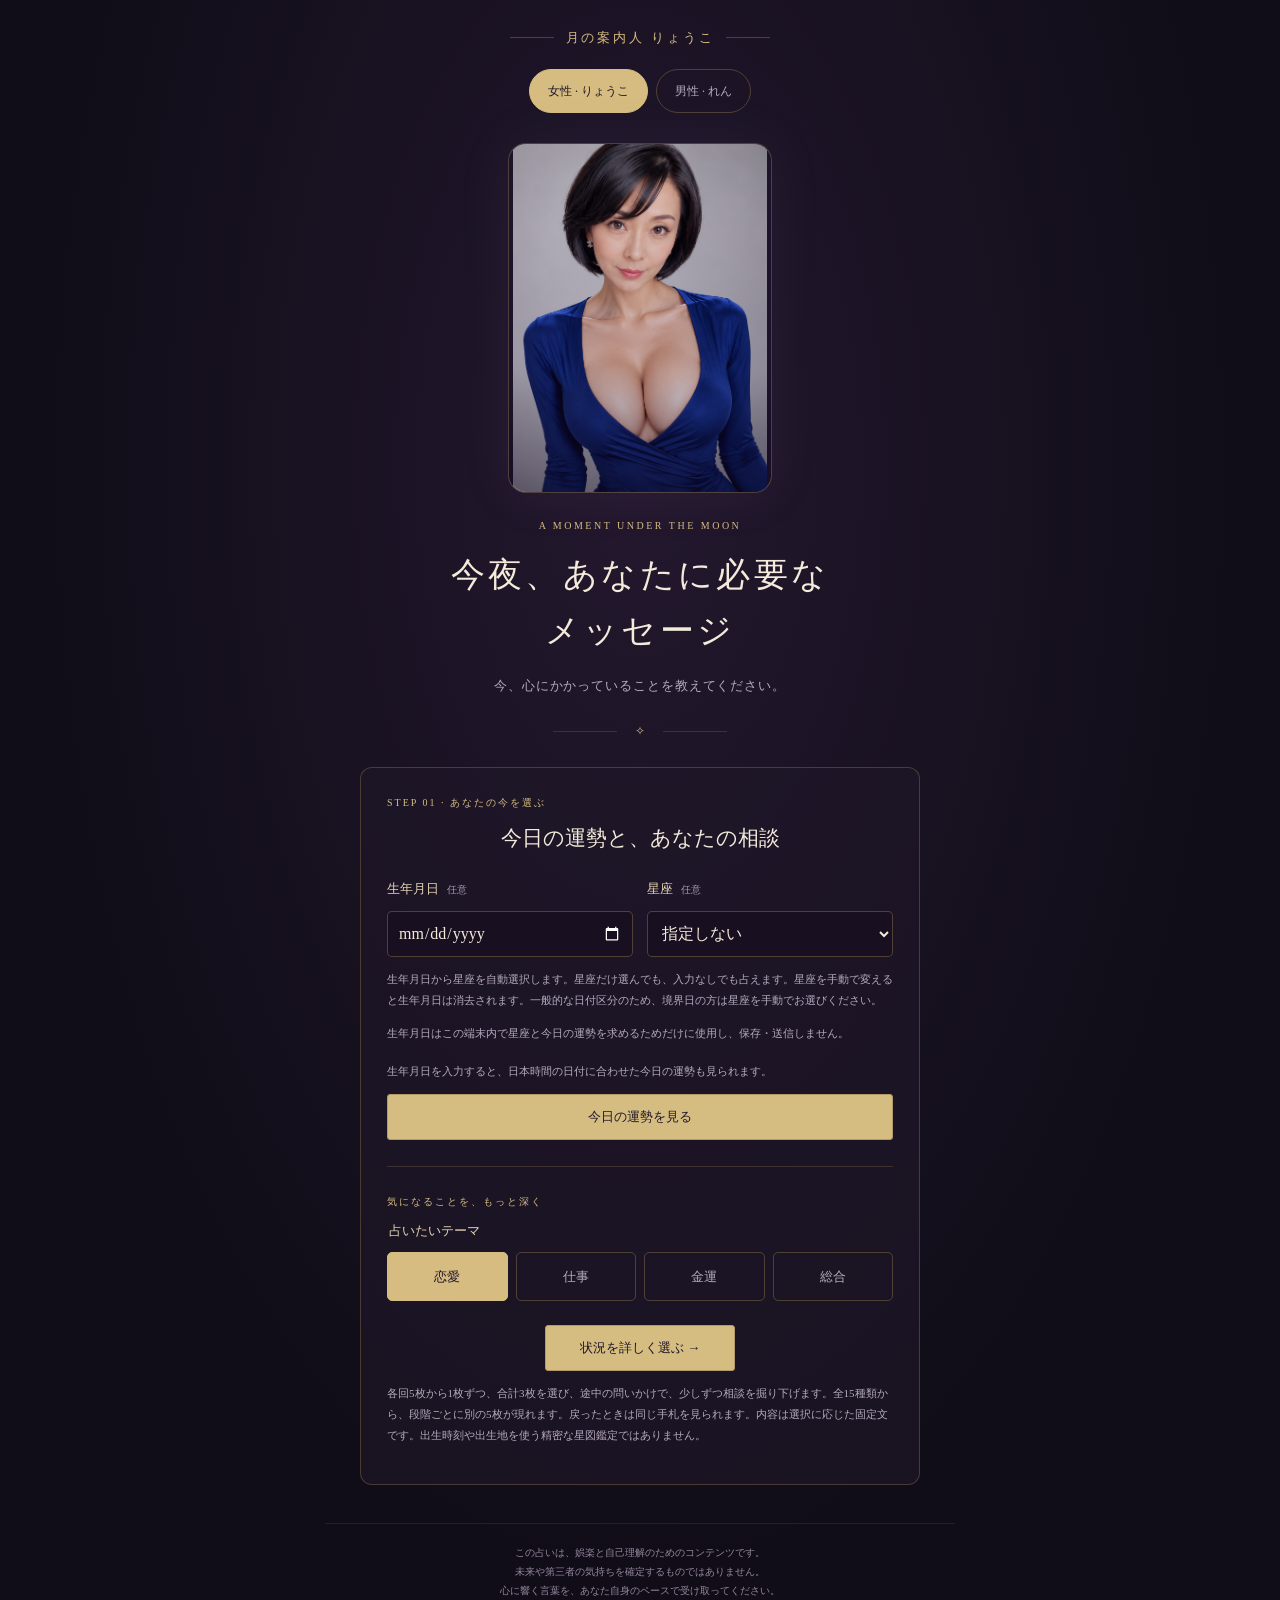
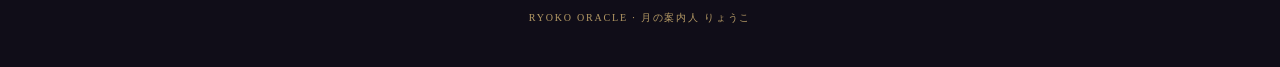
==== commit a99ce154: "Vary each reading stage with fifteen illustrated cards and fresh hands" ====
--- a/index.html
+++ b/index.html
@@ -31,10 +31,11 @@
 .card-caption{position:absolute;bottom:14px;left:8px;right:8px;z-index:2;display:flex;flex-direction:column;align-items:center;text-shadow:0 2px 7px #000}
 .card-caption .letter{font-size:12px;letter-spacing:.22em;margin:0 0 3px;color:#ead3a0;line-height:1.4}.card-caption .motif{font-size:20px;letter-spacing:.16em;color:#f6e6c6;line-height:1.5}.card-english{font-size:8px;letter-spacing:.2em;color:#cdbb98;margin-top:3px;line-height:1.3}
 @media(hover:hover) and (pointer:fine){.card:hover{transform:translateY(-8px);border-color:#ffe2a7;box-shadow:0 16px 35px #0008,0 0 22px #d6bc8033}}
-@media(max-width:600px){.cards{grid-template-columns:repeat(6,minmax(0,1fr));gap:12px 10px;max-width:410px}.card{grid-column:span 2;aspect-ratio:.61;border-radius:10px}.card:nth-child(4){grid-column:2 / span 2}.card:nth-child(5){grid-column:4 / span 2}.card:before{inset:4px;border-radius:6px}.card-caption{bottom:11px}.card-caption .motif{font-size:19px}.card-caption .letter{font-size:10px}.card-english{font-size:7px}.card-ornament{top:9px;font-size:11px}}
+@media(max-width:600px){.cards{grid-template-columns:repeat(6,minmax(0,1fr));gap:12px 10px;max-width:410px}.card{grid-column:span 2;aspect-ratio:.61;border-radius:10px}.card:nth-child(4){grid-column:2 / span 2}.card:nth-child(5){grid-column:4 / span 2}.card:before{inset:4px;border-radius:6px}.card-caption{bottom:11px}.card-caption .motif{font-size:clamp(15px,4.6vw,18px);letter-spacing:.08em;white-space:nowrap}.card-caption .letter{font-size:10px}.card-english{font-size:7px}.card-ornament{top:9px;font-size:11px}}
 @media(prefers-reduced-motion:reduce){.card{transition:none}}
 
 .daily-entry{margin:18px 0 0}.daily-entry .action{width:100%}.daily-result{margin:24px 0;padding:22px 18px;border:1px solid #c9aa6680;border-radius:10px;background:radial-gradient(ellipse at top,#6c427331,transparent 70%),#191321;overflow-wrap:anywhere}.daily-result time{font-size:12px;color:#c3b39a}.daily-result h3{font-size:22px;font-weight:400;line-height:1.7;color:#e8c98c;margin:14px 0}.daily-result>p:not(.step-label):not(.form-note){font-size:14px;line-height:2}.daily-details{margin:22px 0;font-size:13px;line-height:2}.daily-details dt{color:#dfc080;margin:16px 0 5px}.daily-details dd{margin:0;color:#d5cbdc}.daily-lucky{border-top:1px solid #b3975d33;padding-top:6px}.daily-lucky p{font-size:11px;color:#b6a8c1;margin:14px 0}.daily-lucky span{display:block;font-size:14px;color:#e8d4ac;margin-top:4px}.deep-entry{border-top:1px solid #a68a5340;padding-top:26px;margin-top:26px}#daily-title:focus{outline:none}
+.cards[data-phase="1"] .card{border-color:#a9c7b5}.cards[data-phase="1"] .card:before{border-color:#b2e2cb66}.cards[data-phase="2"] .card{border-color:#e8be72}.cards[data-phase="2"] .card:before{border-color:#f5d199a0}.reading-path li{padding:7px;min-width:0}.reading-path img{display:block;width:100%;aspect-ratio:2 / 3;object-fit:cover;border-radius:4px;margin:0 0 8px}.reading-path span{display:block;font-size:10px;line-height:1.7}
 </style>
 </head>
 <body data-guide="ryoko">
@@ -76,7 +77,7 @@
 <label class="theme-option"><input type="radio" name="theme" value="general"><span>総合</span></label>
 </div></fieldset></div>
 <button class="action start-reading" type="submit">状況を詳しく選ぶ <span aria-hidden="true">→</span></button>
-<p class="form-note">各回5枚から1枚ずつ、合計3枚を選び、途中の問いかけで、少しずつ相談を掘り下げます。同じカードを続けて選んでも大丈夫です。内容は選択に応じた固定文です。出生時刻や出生地を使う精密な星図鑑定ではありません。</p>
+<p class="form-note">各回5枚から1枚ずつ、合計3枚を選び、途中の問いかけで、少しずつ相談を掘り下げます。全15種類から、段階ごとに別の5枚が現れます。戻ったときは同じ手札を見られます。内容は選択に応じた固定文です。出生時刻や出生地を使う精密な星図鑑定ではありません。</p>
 </form>
 <form id="reading-details" class="reading-setup" autocomplete="off" hidden>
 <p class="step-label">STEP 02 · 悩みをもう少し深く</p>
@@ -126,7 +127,7 @@
 <span class="card-caption"><span class="letter">E</span><span class="motif">鏡</span><span class="card-english">MIRROR</span></span>
 </button>
 </div>
-<p class="hint">5枚の中から、今いちばん心が惹かれるものを。</p>
+<p class="hint">今回現れた5枚から、今いちばん心が惹かれるものを。</p>
 <button type="button" class="change-settings" id="card-back" hidden>前の読み解きに戻る</button>
 <button type="button" class="change-settings" id="change-settings">状況・知りたいことを変更する</button>
 </section>
@@ -287,7 +288,7 @@
 zodiac.addEventListener('change',()=>{birth.value='';});
 let selectedTheme='love', selectedZodiac='', currentGuide='ryoko', lastCard=null, currentCard=null;
 function contextLabel(){return `${themes[selectedTheme]}${selectedZodiac===''?'':` · ${zodiacNames[Number(selectedZodiac)]}`}`;}
-function updateAttribution(){if(currentCard)document.getElementById('result-label').textContent=`${guides[currentGuide].name}より · ${contextLabel()} · ${stage+1}枚目 ${currentCard} ${motifs[currentCard]}`;}
+function updateAttribution(){if(currentCard)document.getElementById('result-label').textContent=`${guides[currentGuide].name}より · ${contextLabel()} · ${stage+1}枚目 · ${motifs[currentCard]}`;}
 // 状況と視点はユーザー自身が選ぶ。性格や相手の内心を推定しない。
 const situations={
  love:[
@@ -347,6 +348,89 @@
 const cardAdvice={A:'月の一枚は、急いで動く前に一晩置いて自分の気持ちを確かめる視点を添えています。気持ちが落ち着く時間を、予定の中に残してみましょう。',B:'星の一枚は、一人で完結させず、頼れる情報や小さな楽しみを探す視点を添えています。誰かの経験を聞く場合も、それをそのままあなたの正解にしなくて構いません。',C:'鍵の一枚は、自分で選べる小さな範囲を明らかにする視点を添えています。使う時間や負担の上限、いったんやめる目安も決めてから試してみましょう。'};
 cardAdvice.D='薔薇の一枚は、自分や周りを大切にしながら、無理なく育てられることを探す視点を添えています。優しさを示すことと、負担を引き受けすぎることを分けて考えてみましょう。';
 cardAdvice.E='鏡の一枚は、印象と事実を分け、いつもの見方を確かめ直す視点を添えています。気になることを一つ書き、別の見方や確かめられる情報がないか探してみましょう。';
+const cardCatalogue=[
+ {id:'A',label:'月',english:'MOON',file:'moon',base:'A'},
+ {id:'B',label:'星',english:'STAR',file:'star',base:'B'},
+ {id:'C',label:'鍵',english:'KEY',file:'key',base:'C'},
+ {id:'D',label:'薔薇',english:'ROSE',file:'rose',base:'D'},
+ {id:'E',label:'鏡',english:'MIRROR',file:'mirror',base:'E'},
+ {id:'F',label:'ランタン',english:'LANTERN',file:'lantern',base:'B',title:'遠くの答えより、足元の灯り',notes:[
+  'ランタンは、先のすべてが見えなくても足元を照らす象徴です。今の相談で、すでに分かっていることと、まだ見えていないことを分けてみましょう。',
+  '灯りの届く範囲が狭いからこそ、いま確かめることを一つに絞れます。全部を理解してから進もうとせず、今日使える情報や助けを見つめてください。',
+  '今できる確認を一つ選び、分かったことを短く残してみましょう。次の判断は、その灯りが照らした範囲を見てからで構いません。']},
+ {id:'G',label:'羽根',english:'FEATHER',file:'feather',base:'A',title:'抱えているものを、一つ軽く',notes:[
+  '羽根は、気持ちを軽くする余白の象徴です。今の悩みに関係する負担の中に、本当はあなた一人で引き受けなくてもよいものがないか見つめてみましょう。',
+  '責任を感じることと、すべてを抱えることは別です。自分の希望、相手の期待、すぐに必要な用事を分けると、少し軽くできる部分が見つかるかもしれません。',
+  '明日の負担を一つだけ減らすなら何を選ぶか、考えてみてください。減らした分をすぐ別の予定で埋めず、空いた時間をそのまま残してもよいのです。']},
+ {id:'H',label:'本',english:'BOOK',file:'book',base:'E',title:'あなたの経験にも、手がかりがある',notes:[
+  '本は、自分の経験を読み直す象徴です。今回の相談に似た場面で、以前は何を感じ、何が助けになったでしょうか。過去と同じ答えを選ぶためではなく、使える手がかりを探してみてください。',
+  '一度の経験を、これからのすべての結論にしなくても構いません。前回と今とで違う条件を書き分けると、同じように見える悩みにも別の選び方があると気づける場合があります。',
+  '似た経験から「もう一度大切にしたいこと」と「今回は変えたいこと」を一つずつ書いてみましょう。あなた自身の言葉を、次の一歩の参考にしてください。']},
+ {id:'I',label:'砂時計',english:'HOURGLASS',file:'hourglass',base:'A',title:'急ぐ気持ちと、必要な時間',notes:[
+  '砂時計は、決める時期を見つめる象徴です。今の相談には実際の期限があるでしょうか。それとも、早く安心したい気持ちが答えを急がせているでしょうか。二つを分けてみましょう。',
+  '待つことが助けになる場面と、確かめないまま時間が過ぎる場面があります。何を待っているのか、どんな情報が増えれば考え直せるかを言葉にすると、保留にも自分の区切りを持てます。',
+  '次に振り返る日を一つ決め、その間に確かめたいことを一行だけ書いてみてください。待つあいだも生活や休息を大切にしてよいのです。']},
+ {id:'J',label:'蝶',english:'BUTTERFLY',file:'butterfly',base:'D',title:'変わりたい気持ちを、小さく育てる',notes:[
+  '蝶は、変化の途中にいる自分を受け止める象徴です。今までどおりの安心と、新しいことへの興味が一緒にあっても構いません。どちらかをすぐ消そうとせず、両方の気持ちを見てみましょう。',
+  '変わることは、今までの自分を否定することとは限りません。残しておきたい習慣や関係と、試しに変えてみたいことを分けると、変化の大きさを自分で調整しやすくなります。',
+  '続ける約束をせず、一度だけ試せることを選んでみましょう。終わった後の気持ちを確かめ、合わなければ戻したり変えたりする余地も残してください。']},
+ {id:'K',label:'橋',english:'BRIDGE',file:'bridge',base:'C',title:'向こう岸へ、渡せる言葉を',notes:[
+  '橋は、離れて見えるものの間につながりをつくる象徴です。自分の希望と相手の事情、今の暮らしと変えたいこと。その間に、小さく調整できる条件がないかを探してみましょう。',
+  '橋をかけるのは、あなたが一方的に譲ることではありません。何を守り、どこなら変えられるかを言葉にして、互いに確かめる余地を残すことも大切です。',
+  '難しい話を全部まとめず、確認したいことを一つだけ選んでみましょう。相手と話す場合も、すぐに一致させることより認識の違いを知るところから始められます。']},
+ {id:'L',label:'小道',english:'PATH',file:'path',base:'C',title:'一本道と、決めなくてもいい',notes:[
+  '小道は、選びながら方向を見直してよいという象徴です。今の相談を、成功か失敗かの二つだけで考えていませんか。途中まで試す、少し待つ、条件を変える道も並べてみましょう。',
+  '選んだ先のすべてを今は見通せなくても、確かめながら進める範囲があります。後から変えやすい選択と、戻す負担が大きい選択を分けて考えることが、無理の少ない進み方の助けになります。',
+  '今週だけ試せる一歩を一つ考えてみてください。続けるかどうかを判断する日や目安も決め、進むことと見直すことを両方の選択肢にしておきましょう。']},
+ {id:'M',label:'雫',english:'DROPLET',file:'droplet',base:'A',title:'小さな気持ちを、こぼさずに',notes:[
+  '雫は、まだ言葉になりきっていない気持ちに目を向ける象徴です。今の相談で、悲しい、ほっとする、気になると感じた小さな場面はありませんか。強い結論より、その感触からたどってみましょう。',
+  'いくつもの気持ちが混ざっているときは、一つに名前をつけなくても構いません。うれしかった部分とつらかった部分を別々に書くと、自分に必要なことを考える手がかりになります。',
+  '今日の気持ちを、評価をつけず三つの言葉で残してみましょう。今すぐ誰かに説明する必要はありません。後から読み返したとき、繰り返し出てくる願いがないか確かめてください。']},
+ {id:'N',label:'太陽',english:'SUN',file:'sun',base:'B',title:'今ある支えにも、光を当てる',notes:[
+  '太陽は、悩みだけでなく、今ある力や支えも見つめる象徴です。今回の相談の中で、少しできていること、助けになった言葉や人は何でしょうか。明るく振る舞うことを無理に求めるカードではありません。',
+  '足りないことばかり数えると、使えるものを見落としがちです。一方で、楽観だけで負担を消してしまう必要もありません。心配なことと、すでに助けになっていることを同じ紙に並べてみましょう。',
+  'すでに役立っている工夫や支えを一つ選び、次にも使える形にしてみてください。助けを頼む、よかった手順を残すなど、小さく再現できることで十分です。']},
+ {id:'O',label:'羅針盤',english:'COMPASS',file:'compass',base:'E',title:'誰かの正解より、あなたの方角',notes:[
+  '羅針盤は、自分の選ぶ基準を見直す象徴です。今の相談で、何をいちばん守りたいでしょうか。安心、時間、関係、生活の安定。人の期待とは別に、あなた自身の優先順位を確かめてみましょう。',
+  '迷いがあるのは、複数の大切なものがあるからかもしれません。全部を満たす答えをすぐに探すより、今は何を先に守りたいか、何なら後で調整できるかを分ける方法もあります。',
+  '譲れないことを二つだけ書き、考えている進み方がそれを守れるか確認してみましょう。他人の選択を参考にするときも、自分の暮らしの条件と合うかを確かめてください。']}
+];
+const cardById=Object.fromEntries(cardCatalogue.map(card=>[card.id,card]));
+cardCatalogue.forEach(card=>{motifs[card.id]=card.label;});
+const fallbackSymbols=Object.fromEntries([...document.querySelectorAll('[data-card]')].map(button=>[button.dataset.card,button.querySelector('svg').outerHTML]));
+let stageDecks=[],lastFirstSpread=[];
+function shuffleCards(cards){
+ const shuffled=[...cards];for(let i=shuffled.length-1;i>0;i--){const j=Math.floor(Math.random()*(i+1));[shuffled[i],shuffled[j]]=[shuffled[j],shuffled[i]];}return shuffled;
+}
+function createStageDecks(){
+ // 直前の最初の5枚を避ける。戻る場合は同じ手札を維持する。
+ const first=shuffleCards(cardCatalogue.filter(card=>!lastFirstSpread.includes(card.id))).slice(0,5);
+ const remaining=shuffleCards(cardCatalogue.filter(card=>!first.some(firstCard=>firstCard.id===card.id)));
+ stageDecks=[first,remaining.slice(0,5),remaining.slice(5,10)];lastFirstSpread=first.map(card=>card.id);
+}
+function renderStageDeck(){
+ if(!stageDecks.length)createStageDecks();
+ const grid=document.querySelector('.cards');grid.dataset.phase=String(stage);
+ grid.querySelectorAll('[data-card]').forEach((button,index)=>{
+  const card=stageDecks[stage][index],art=button.querySelector('.card-art');
+  button.dataset.card=card.id;button.className=`card card-${card.file}`;
+  button.setAttribute('aria-label',`選択肢${index+1}、${card.label}のカードを選ぶ`);
+  button.querySelector('.letter').textContent=['I','II','III','IV','V'][index];
+  button.querySelector('.motif').textContent=card.label;button.querySelector('.card-english').textContent=card.english;
+  button.querySelector('.card-fallback').innerHTML=fallbackSymbols[card.base];
+  const src=`assets/card-${card.file}.webp`;art.hidden=false;
+  if(art.getAttribute('src')===src&&art.complete&&art.naturalWidth>0)button.classList.add('has-art');
+  else art.src=src;
+ });
+}
+function readingFor(theme,cardId){
+ const card=cardById[cardId],base=readings[theme][card.base];
+ if(!card.notes)return base;
+ const renamed=base.slice(1).map(text=>text.replaceAll(`${motifs[card.base]}のカード`,`${card.label}のカード`));
+ return [card.title,...renamed.map((text,index)=>card.notes[index]+' '+text)];
+}
+function adviceFor(cardId){const card=cardById[cardId];return card.notes?card.notes[2]:cardAdvice[cardId];}
+
 const detailForm=document.getElementById('reading-details');
 const journeyForm=document.getElementById('journey-response');
 let selectedSituation='',selectedPerspective='',detailsTheme='',detailsSituation='';
@@ -370,7 +454,7 @@
  detailsSituation=key;
 }
 detailForm.addEventListener('change',event=>{if(event.target.name==='situation')renderConcernOptions();});
-function clearJourney(){stage=0;draws=[];reaction='';approach='';currentCard=null;document.getElementById('journey-progress').hidden=true;}
+function clearJourney(){stage=0;stageDecks=[];draws=[];reaction='';approach='';currentCard=null;document.getElementById('journey-progress').hidden=true;}
 function showDetails(){
  clearJourney();setup.hidden=true;selection.hidden=true;result.hidden=true;detailForm.hidden=false;
  if(detailsTheme!==selectedTheme){
@@ -398,8 +482,8 @@
  });
 }
 function showCards(index){
- stage=index;currentCard=null;setup.hidden=true;detailForm.hidden=true;result.hidden=true;selection.hidden=false;updateProgress();
- const headings=['1枚目 · 今のあなたを映すカード','2枚目 · ためらいの奥を照らすカード','3枚目 · 次の一歩を見つめるカード'];
+ stage=index;renderStageDeck();currentCard=null;setup.hidden=true;detailForm.hidden=true;result.hidden=true;selection.hidden=false;updateProgress();
+ const headings=['1枚目 · 今のあなたを映すカード','2枚目 · 気持ちの奥を照らすカード','3枚目 · 次の一歩を見つめるカード'];
  document.getElementById('selection-heading').textContent=headings[stage];
  document.getElementById('selection-context').textContent=`${contextLabel()} · ${situations[selectedTheme][selectedSituation].label}`;
  document.getElementById('selection-perspective').textContent=stage===0?concern()[0]:stage===1?reactions[Number(reaction)].label:approaches[selectedTheme][Number(approach)].label;
@@ -424,7 +508,7 @@
 }
 function showReading(index){
  stage=index;currentCard=draws[stage];updateProgress();
- const situation=situations[selectedTheme][Number(selectedSituation)],query=concern(),message=readings[selectedTheme][currentCard];
+ const situation=situations[selectedTheme][Number(selectedSituation)],query=concern(),message=readingFor(selectedTheme,currentCard);
  document.getElementById('reading').replaceChildren();
  document.getElementById('result-summary').textContent=`今回の相談：${situation.label} ／ ${query[0]}`;
  if(stage===0){
@@ -433,21 +517,25 @@
   appendSection('あなたが選んだ問いへの手がかり',query[1]);
   appendSection('最初のカードからの言葉',message[1]);
  }else if(stage===1){
-  title.textContent='2枚目 · ためらいの奥にあるもの';
+  title.textContent='2枚目 · 気持ちの奥にあるもの';
   appendSection('あなたが選んだ気持ち',reactions[Number(reaction)].label+'。'+reactions[Number(reaction)].text);
-  appendSection('もう一枚が照らす視点',message[2]+' '+cardAdvice[currentCard]);
+  appendSection('もう一枚が照らす視点',message[2]+' '+adviceFor(currentCard));
   appendSection('この相談で、確かめたいこと',situation.question+' '+query[1]);
  }else{
   title.textContent='3枚がつなぐ、あなたの今夜の道筋';
   const path=document.createElement('ol');path.className='reading-path';path.setAttribute('aria-label','選んだ3枚のカード');
-  draws.forEach((card,i)=>{const item=document.createElement('li');item.textContent=`${i+1}枚目：${card} · ${motifs[card]}`;path.append(item);});document.getElementById('reading').append(path);
+  draws.forEach((card,i)=>{
+   const item=document.createElement('li'),image=document.createElement('img'),caption=document.createElement('span');
+   image.src=`assets/card-${cardById[card].file}.webp`;image.alt='';image.loading='lazy';image.addEventListener('error',()=>{image.hidden=true;});
+   caption.textContent=`${i+1}枚目：${motifs[card]}`;item.append(image,caption);path.append(item);
+  });document.getElementById('reading').append(path);
   appendSection('01 · 最初の問いを、振り返る',query[0]+'。'+query[1]);
-  appendSection(`02 · 1枚目の${motifs[draws[0]]}：今のあなた`,readings[selectedTheme][draws[0]][1]);
-  appendSection(`03 · 2枚目の${motifs[draws[1]]}：気持ちの奥を照らす`,reactions[Number(reaction)].text+' '+readings[selectedTheme][draws[1]][2]);
+  appendSection(`02 · 1枚目の${motifs[draws[0]]}：今のあなた`,readingFor(selectedTheme,draws[0])[1]);
+  appendSection(`03 · 2枚目の${motifs[draws[1]]}：気持ちの奥を照らす`,reactions[Number(reaction)].text+' '+readingFor(selectedTheme,draws[1])[2]);
   appendSection('04 · 選べる道と、その両面',situation.options);
   const direction=approaches[selectedTheme][Number(approach)];
   appendSection(`05 · あなたが選んだ道：${direction.label}`,direction.text);
-  appendSection(`06 · 3枚目の${motifs[draws[2]]}：試せそうな一歩`,message[3]+' '+cardAdvice[currentCard]);
+  appendSection(`06 · 3枚目の${motifs[draws[2]]}：試せそうな一歩`,message[3]+' '+adviceFor(currentCard));
   if(selectedZodiac!=='')appendSection(`${zodiacNames[Number(selectedZodiac)]}の象徴から`,zodiacHints[Number(selectedZodiac)]);
   appendSection('07 · 今夜、持ち帰る問い',direction.question+' '+situation.question);
  }
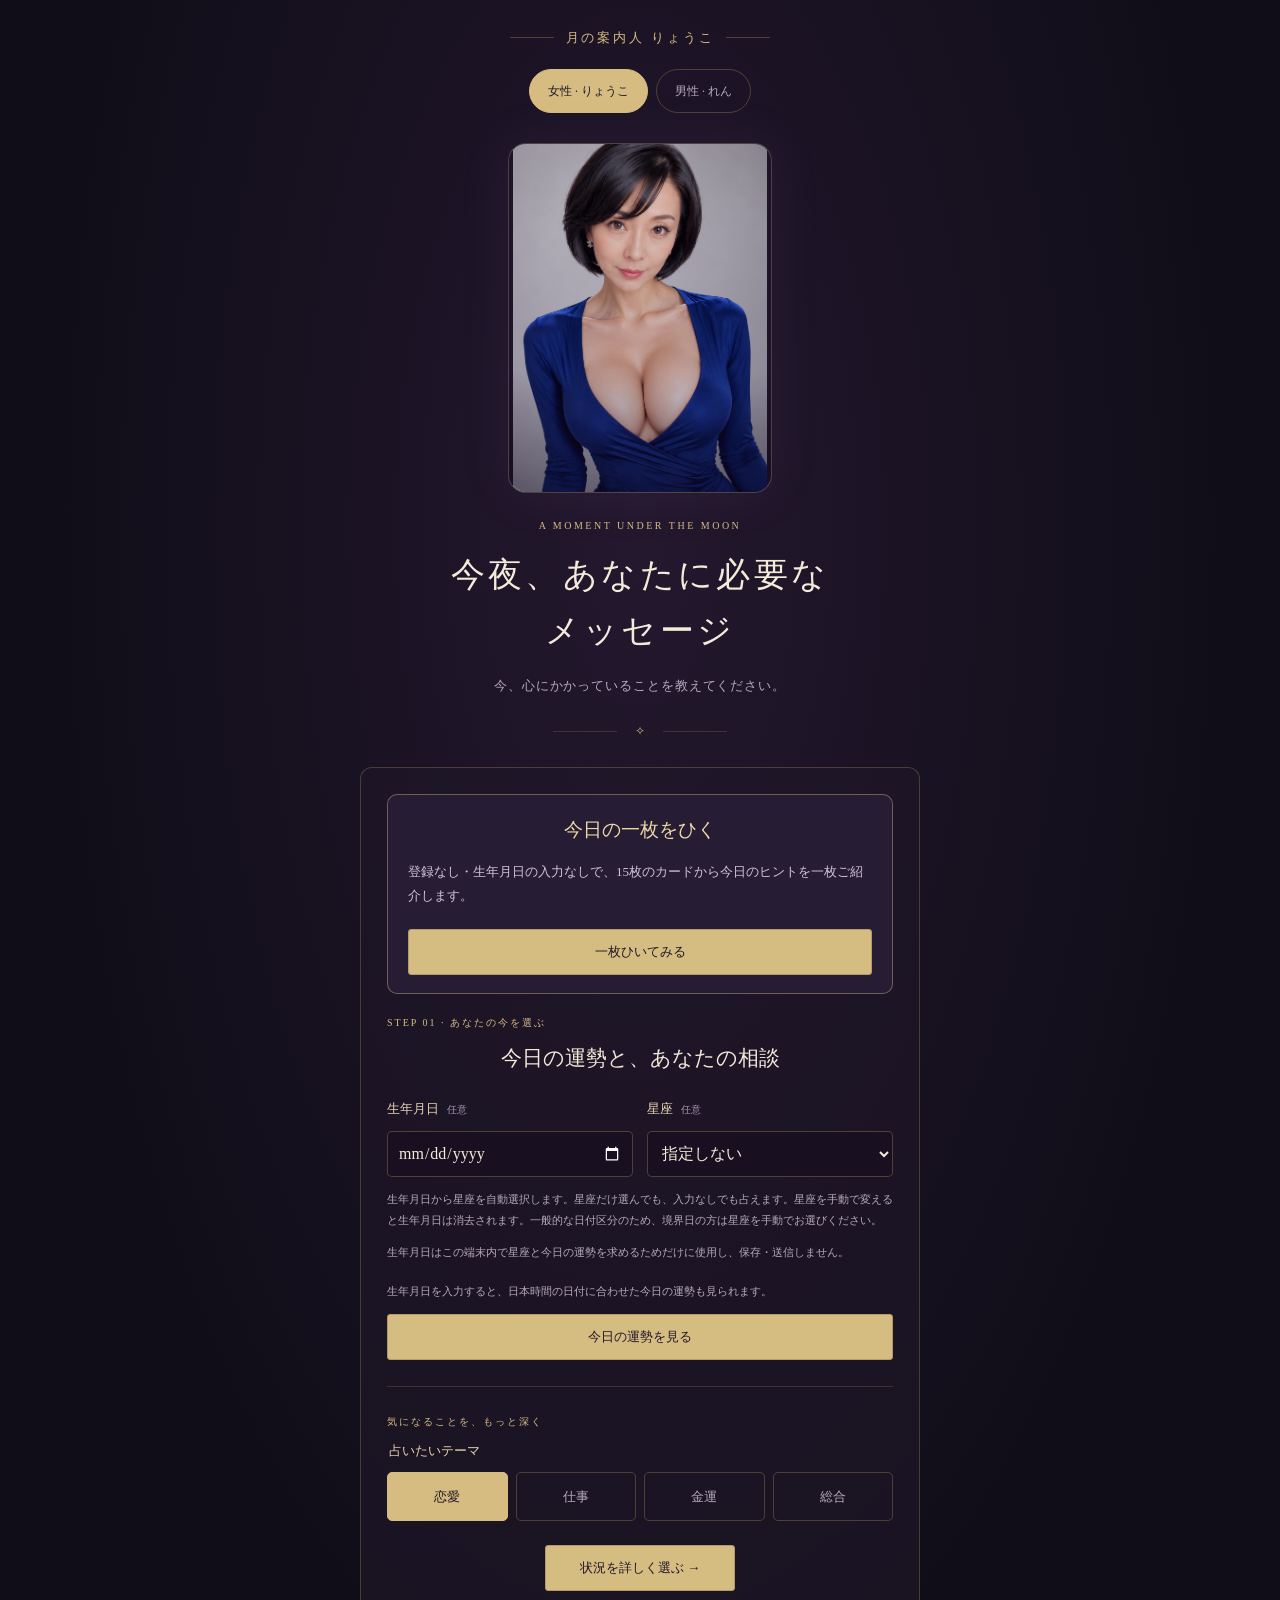
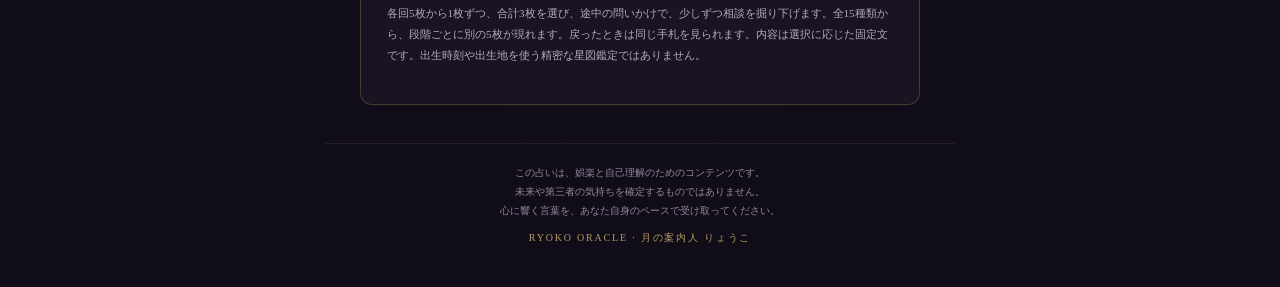
==== commit 3506dcd9: "Load review features without replacing the three-card journey" ====
--- a/index.html
+++ b/index.html
@@ -672,5 +672,6 @@
 });
 setup.reset();selectGuide('ryoko');
 </script>
+<script src="assets/review-features.js"></script>
 </body>
 </html>
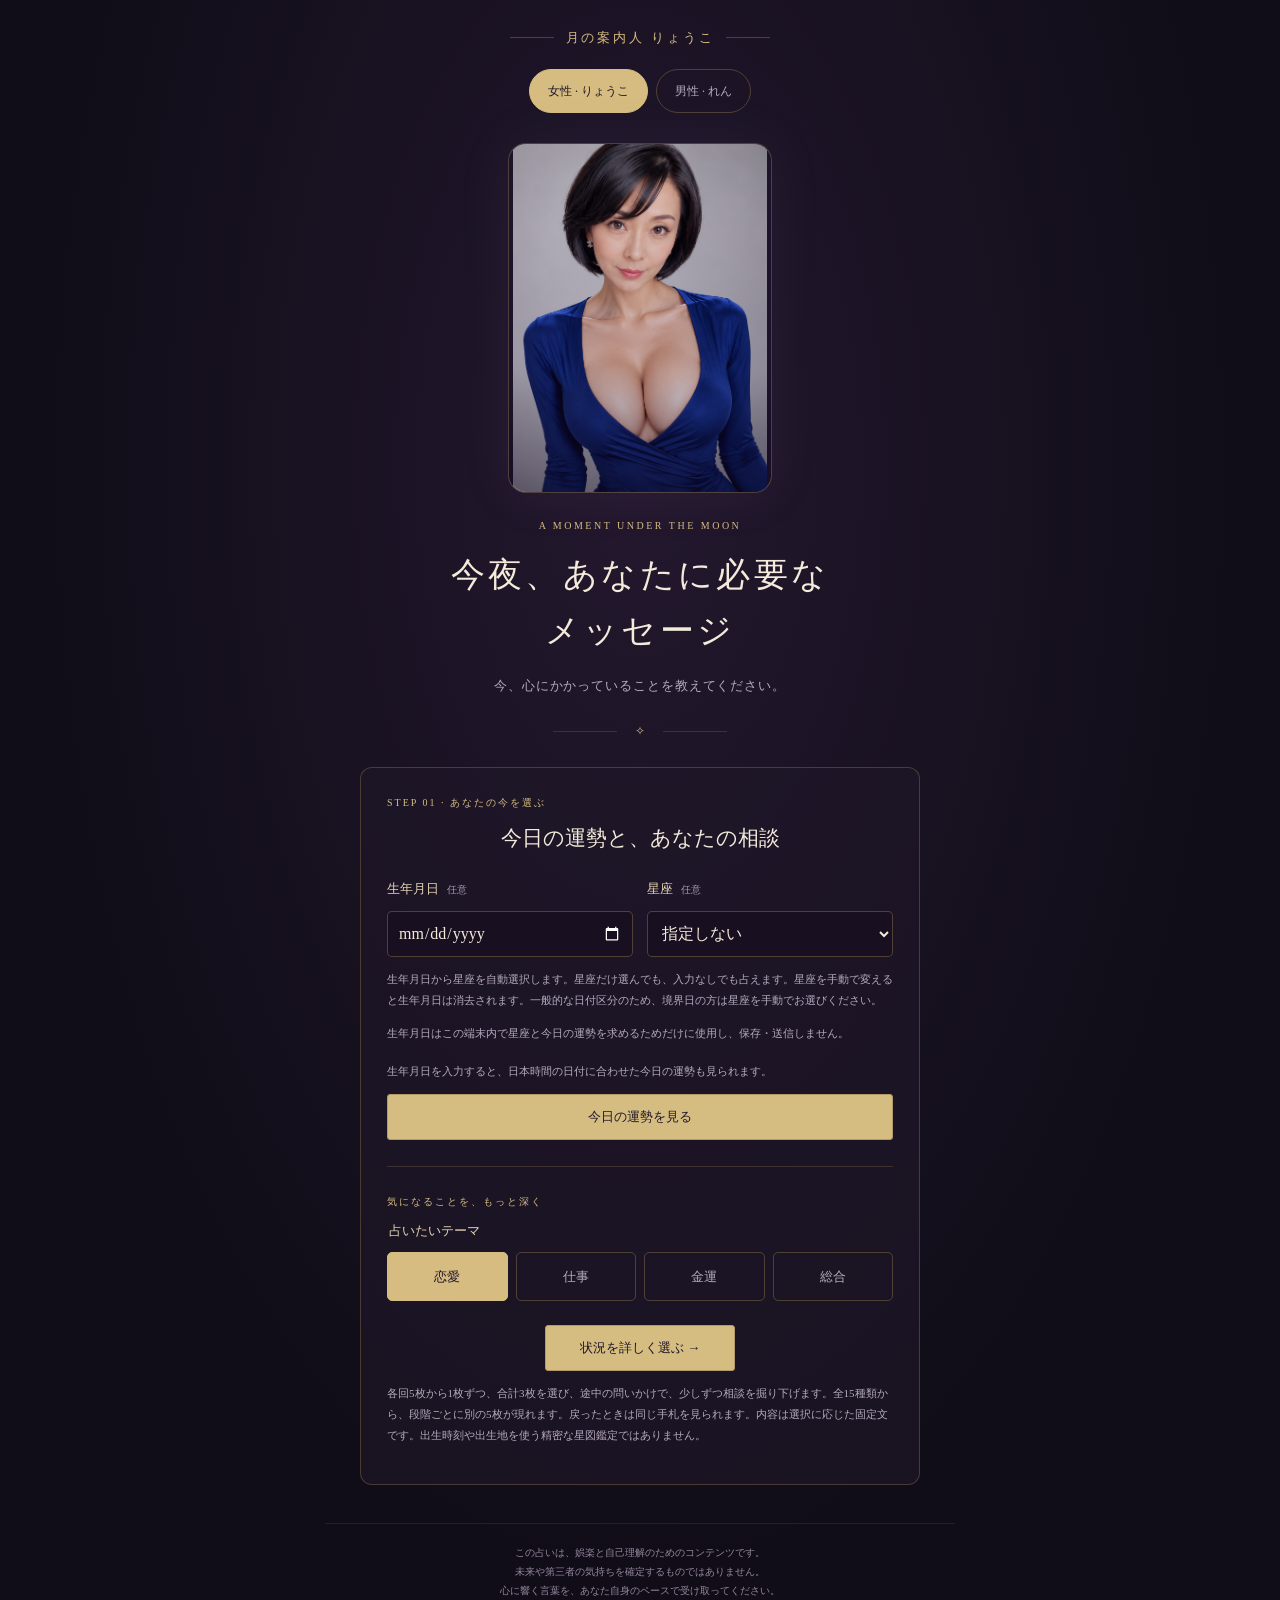
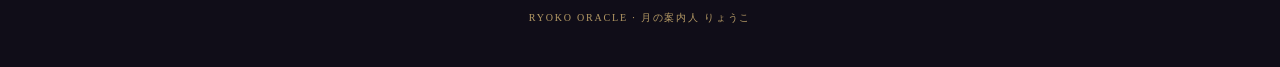
==== commit ebbc07d2: "Match Ren portrait to Ryoko's photo style and lighting" ====
--- a/index.html
+++ b/index.html
@@ -11,7 +11,7 @@
 .detail-options{display:grid;grid-template-columns:minmax(0,1fr);gap:10px}.detail-options .theme-option span{text-align:left;padding:14px 16px;line-height:1.6}.result-summary{color:#b5aabd;font-size:12px;line-height:1.9;border-bottom:1px solid #ae925533;padding-bottom:18px;margin:0 0 24px;overflow-wrap:anywhere}.selection-perspective{font-size:12px;color:#b5aabd;margin:-12px 0 24px}.reflection-note{color:#d6bc80;font-size:12px;line-height:1.9;margin:22px 0 0}#detail-heading:focus{outline:none}.result h2{text-wrap:balance}
 
 /* 元画像は加工せず、表示時だけ深紫の陰影を重ねる。 */
-body[data-guide="ryoko"] .portrait:after{content:"";position:absolute;inset:0;pointer-events:none;background:linear-gradient(180deg,#21102e1f,#1a0c303d 65%,#11081f88);border-radius:inherit}
+.portrait:after{content:"";position:absolute;inset:0;pointer-events:none;background:linear-gradient(180deg,#21102e1f,#1a0c303d 65%,#11081f88);border-radius:inherit}
 .reading-setup{max-width:560px;margin:0 auto;text-align:left;border:1px solid #ae925351;border-radius:12px;padding:26px;background:#201729a6}.step-label{color:var(--gold);font-size:10px;letter-spacing:.2em;margin:0 0 8px}.reading-setup h2,.selection-heading{font-size:21px;font-weight:400;margin:0 0 20px;text-align:center}.reading-setup fieldset{border:0;padding:0;margin:0 0 24px;min-width:0}.reading-setup legend,.field-label{font-size:13px;display:block;color:#e5d3b3;margin-bottom:10px}.theme-options{display:grid;grid-template-columns:repeat(4,minmax(0,1fr));gap:8px}.theme-option{position:relative;cursor:pointer}.theme-option input{position:absolute;opacity:0;width:1px;height:1px}.theme-option span{display:block;text-align:center;border:1px solid #a68a535e;border-radius:5px;padding:12px 4px;color:#b5aabd;font-size:13px}.theme-option input:checked+span{background:#d6bc80;color:#21182b;border-color:#d6bc80}.theme-option input:focus-visible+span{outline:2px solid #f5dba0;outline-offset:3px}.optional{font-size:10px;color:#a798b3;margin-left:8px}.profile-grid{display:grid;grid-template-columns:minmax(0,1fr) minmax(0,1fr);gap:14px}input[type=date],select{width:100%;min-width:0;max-width:100%;min-height:46px;padding:8px 10px;border:1px solid #a68a5366;border-radius:5px;background:#181020;color:#f3eada;font-family:inherit;font-size:16px}input:focus-visible,select:focus-visible{outline:2px solid #d6bc80;outline-offset:3px}.form-note{font-size:11px;color:#b5aabd;line-height:1.9;margin:12px 0}.start-reading{display:block;margin:22px auto 0;min-width:190px}.selection-heading{margin-bottom:8px!important}.selection-context{color:var(--gold);font-size:12px;margin:0 0 22px;letter-spacing:.1em}.change-settings{display:block;background:transparent;border:0;color:#b5aabd;font-size:12px;margin:18px auto 0;padding:8px;min-height:44px;text-decoration:underline;text-underline-offset:4px}#reading section+section{margin-top:28px}#reading h3{color:#d6bc80;font-size:13px;letter-spacing:.04em;font-weight:400;margin:0 0 10px}#reading p{margin:0}.result-label{overflow-wrap:anywhere}#setup-heading:focus,#selection-heading:focus,#result-title:focus{outline:none}@media(max-width:480px){.reading-setup{padding:24px 18px}.profile-grid{grid-template-columns:minmax(0,1fr)}.theme-options{grid-template-columns:repeat(2,minmax(0,1fr))}}
 
 .guide-switch{display:flex;justify-content:center;gap:8px;margin:20px auto 0;flex-wrap:wrap}.guide-switch button{border:1px solid #a68a535e;border-radius:30px;color:#b5aabd;background:transparent;padding:9px 18px;min-height:44px;font-size:12px}.guide-switch button[aria-pressed="true"]{background:#d6bc80;color:#21182b;border-color:#d6bc80}
@@ -648,7 +648,7 @@
 const portrait=document.getElementById('portrait');
 portrait.addEventListener('load',()=>{portrait.hidden=false;document.getElementById('placeholder').hidden=true;});
 portrait.addEventListener('error',()=>{portrait.hidden=true;document.getElementById('placeholder').hidden=false;});
-const guides={ryoko:{name:'りょうこ',image:'assets/ryoko.png'},ren:{name:'れん',image:'assets/ren.png'}};
+const guides={ryoko:{name:'りょうこ',image:'assets/ryoko.png'},ren:{name:'れん',image:'assets/ren-v2.webp'}};
 function selectGuide(key){
  currentGuide=key;const guide=guides[key];
  document.body.dataset.guide=key;
@@ -672,6 +672,5 @@
 });
 setup.reset();selectGuide('ryoko');
 </script>
-<script src="assets/review-features.js"></script>
 </body>
 </html>
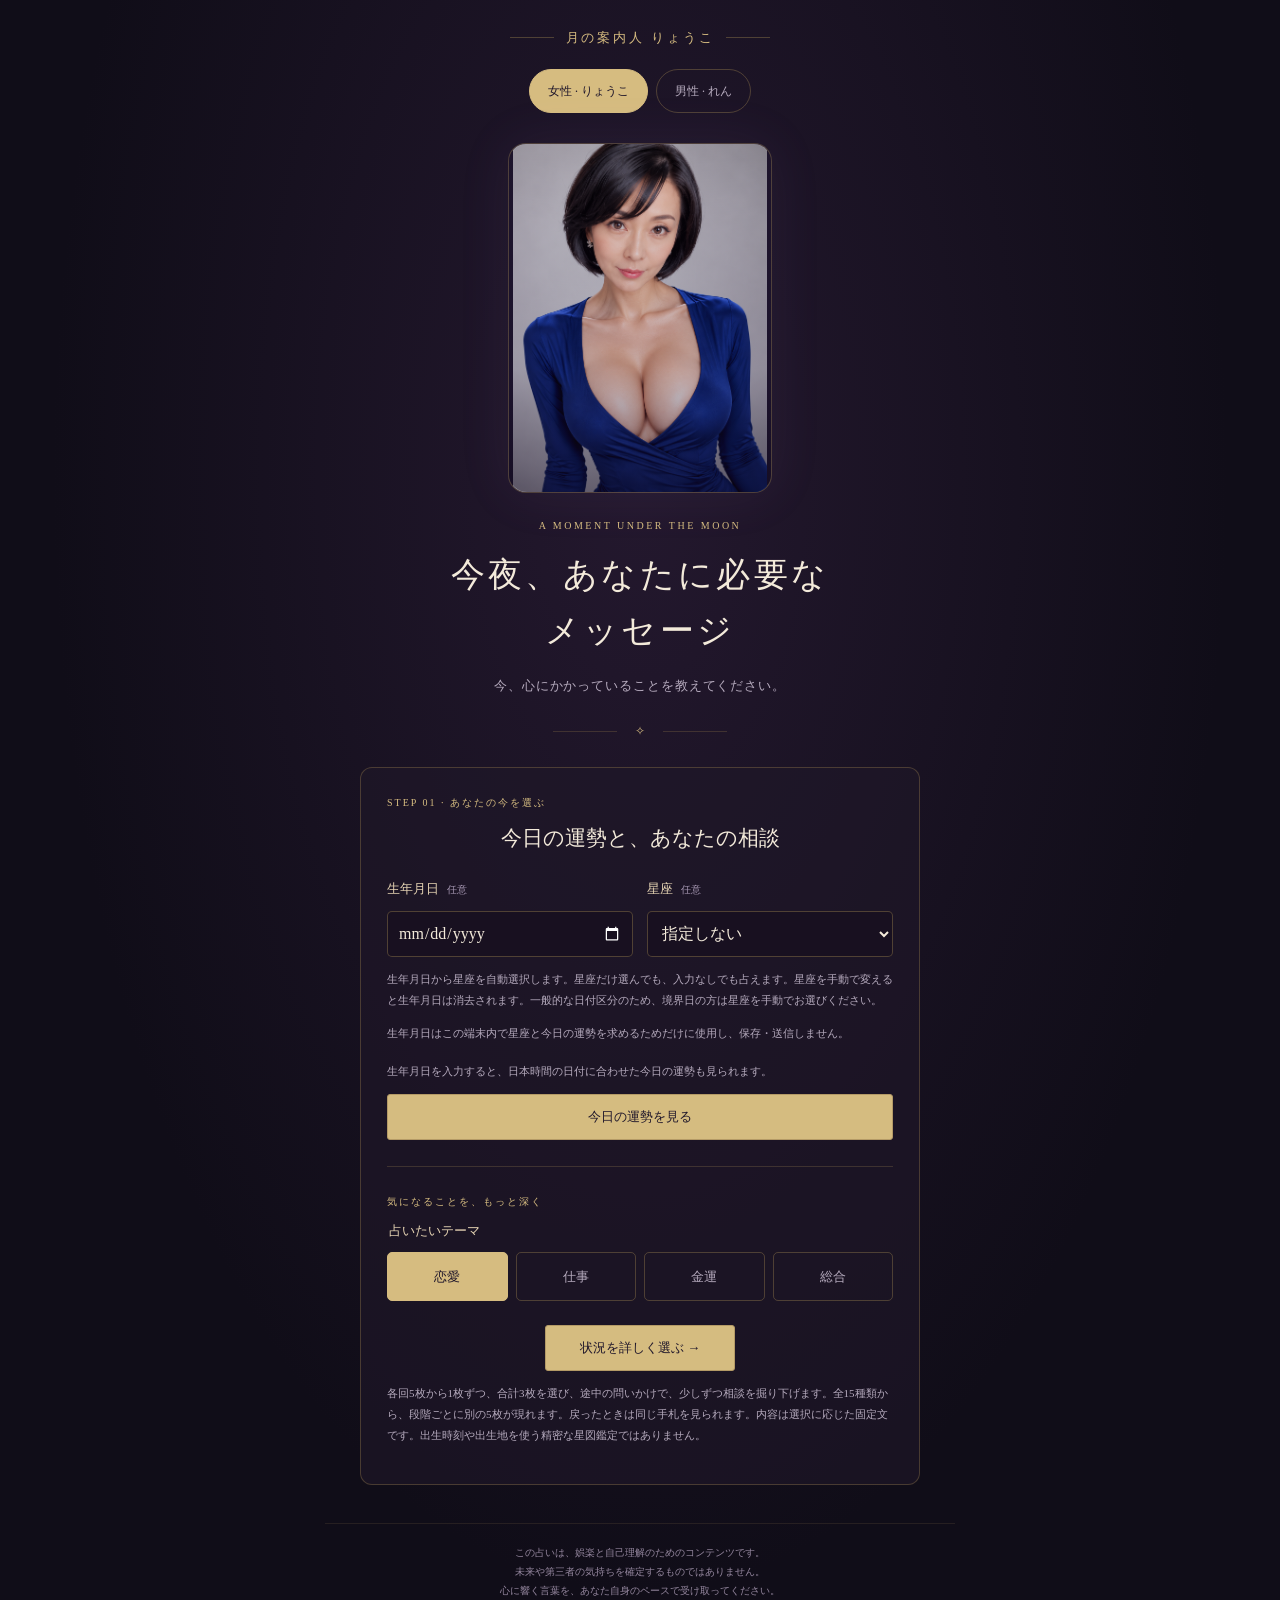
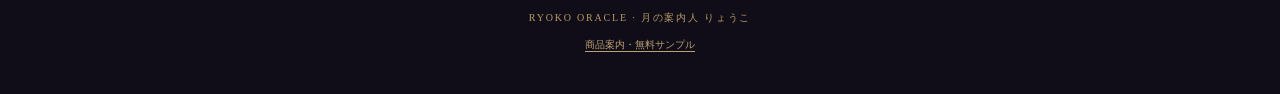
==== commit 5b7c1b16: "Add romance workbook storefront and free sample for BOOTH launch" ====
--- a/index.html
+++ b/index.html
@@ -36,6 +36,7 @@
 
 .daily-entry{margin:18px 0 0}.daily-entry .action{width:100%}.daily-result{margin:24px 0;padding:22px 18px;border:1px solid #c9aa6680;border-radius:10px;background:radial-gradient(ellipse at top,#6c427331,transparent 70%),#191321;overflow-wrap:anywhere}.daily-result time{font-size:12px;color:#c3b39a}.daily-result h3{font-size:22px;font-weight:400;line-height:1.7;color:#e8c98c;margin:14px 0}.daily-result>p:not(.step-label):not(.form-note){font-size:14px;line-height:2}.daily-details{margin:22px 0;font-size:13px;line-height:2}.daily-details dt{color:#dfc080;margin:16px 0 5px}.daily-details dd{margin:0;color:#d5cbdc}.daily-lucky{border-top:1px solid #b3975d33;padding-top:6px}.daily-lucky p{font-size:11px;color:#b6a8c1;margin:14px 0}.daily-lucky span{display:block;font-size:14px;color:#e8d4ac;margin-top:4px}.deep-entry{border-top:1px solid #a68a5340;padding-top:26px;margin-top:26px}#daily-title:focus{outline:none}
 .cards[data-phase="1"] .card{border-color:#a9c7b5}.cards[data-phase="1"] .card:before{border-color:#b2e2cb66}.cards[data-phase="2"] .card{border-color:#e8be72}.cards[data-phase="2"] .card:before{border-color:#f5d199a0}.reading-path li{padding:7px;min-width:0}.reading-path img{display:block;width:100%;aspect-ratio:2 / 3;object-fit:cover;border-radius:4px;margin:0 0 8px}.reading-path span{display:block;font-size:10px;line-height:1.7}
+.commerce-teaser{margin-top:28px;padding:24px 18px;background:#2a1e35;border:1px solid #c5a56e60;border-radius:8px;text-align:left}.commerce-teaser h3{font-weight:400;font-size:20px;line-height:1.7;color:#e7cda0;margin:0 0 12px}.commerce-teaser>p:not(.eyebrow){font-size:13px;color:#c5b4ce;line-height:2}.commerce-teaser .action{display:block;text-align:center;text-decoration:none;margin-top:18px}.commerce-teaser .commerce-note{font-size:10px!important;margin:12px 0 0}.commerce-footer{color:#b8a174;text-underline-offset:3px}
 </style>
 </head>
 <body data-guide="ryoko">
@@ -143,9 +144,10 @@
 <button type="button" class="change-settings" id="journey-back">ひとつ前に戻る</button>
 <p class="reflection-note" id="reflection-note" hidden>今夜、結論を出さなくても構いません。残しておきたい問いをひとつ、持ち帰ってください。</p>
 <div class="actions" id="final-actions" hidden><button class="action" id="again" type="button">3枚をもう一度引く</button><button class="action secondary" id="reconsider" type="button">相談を選び直す</button><button class="action secondary" id="home" type="button">最初に戻る</button></div>
+<aside class="commerce-teaser" id="product-teaser" aria-label="恋愛リーディングブックの無料サンプル" hidden><p class="eyebrow">言葉を受け取った、その先へ</p><h3>気持ちを、7日間かけてほどく。</h3><p>恋愛の読み解きと書き込みワークを収録した、20ページのリーディングブック。まずはDAY1の無料サンプルで、あなたの言葉を残してみませんか。</p><a class="action secondary" href="shop/" target="_blank" rel="noopener">商品案内・無料サンプルを見る</a><p class="commerce-note">アプリの占いは引き続き無料で使えます。</p></aside>
 </section>
 <noscript><p>カードを選ぶには、ブラウザのJavaScriptを有効にしてください。</p></noscript>
-<footer><p>この占いは、娯楽と自己理解のためのコンテンツです。<br>未来や第三者の気持ちを確定するものではありません。<br>心に響く言葉を、あなた自身のペースで受け取ってください。</p><p class="signature">RYOKO ORACLE · 月の案内人 りょうこ</p></footer>
+<footer><p>この占いは、娯楽と自己理解のためのコンテンツです。<br>未来や第三者の気持ちを確定するものではありません。<br>心に響く言葉を、あなた自身のペースで受け取ってください。</p><p class="signature">RYOKO ORACLE · 月の案内人 りょうこ</p><p><a class="commerce-footer" href="shop/" target="_blank" rel="noopener">商品案内・無料サンプル</a></p></footer>
 </main>
 <script>
 'use strict';
@@ -541,6 +543,7 @@
  }
  document.getElementById('reflection-note').hidden=stage!==2;
  document.getElementById('final-actions').hidden=stage!==2;
+ document.getElementById('product-teaser').hidden=stage!==2||selectedTheme!=='love';
  renderResponse();updateAttribution();selection.hidden=true;result.hidden=false;
  intro.textContent=stage===2?'一つの答えを押しつけず、あなたが選んだ道筋を振り返ります。':'これは途中の読み解きです。下の選択から、もう少し奥へ進めます。';
  title.focus();
